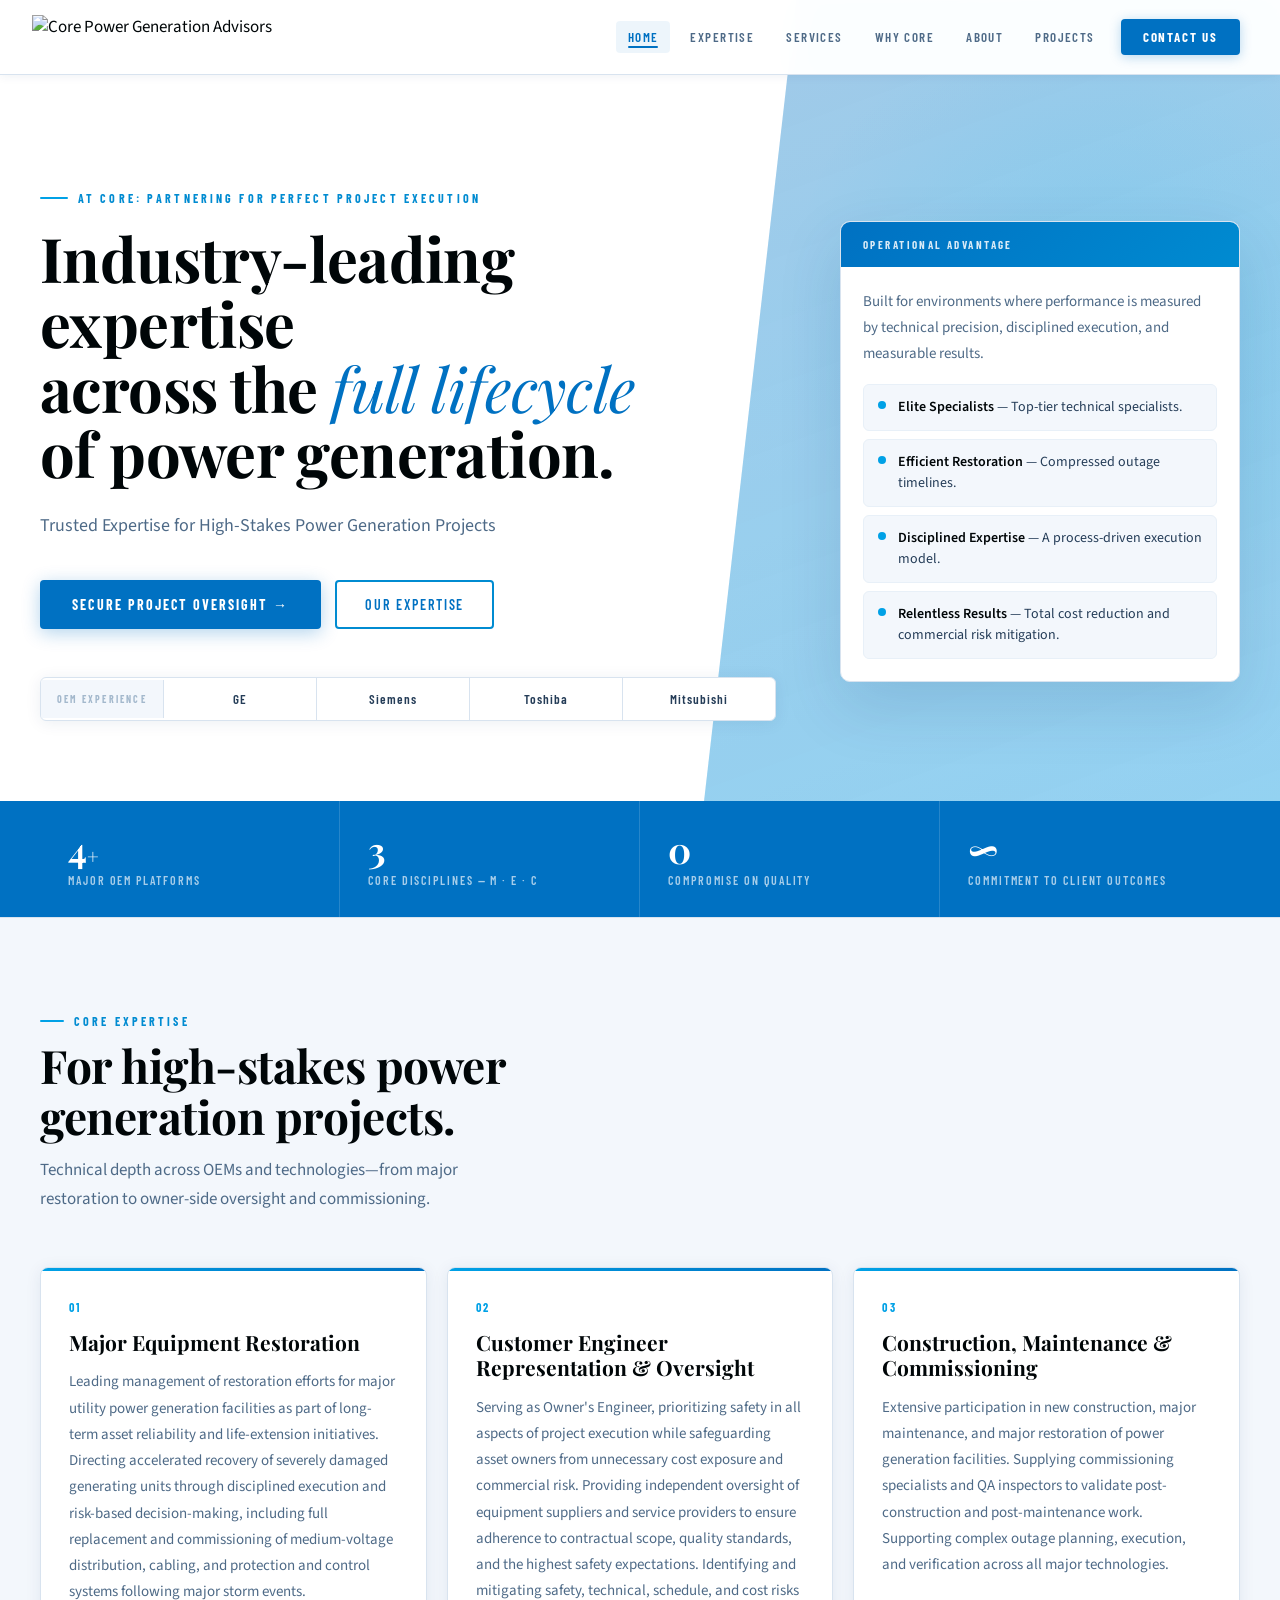
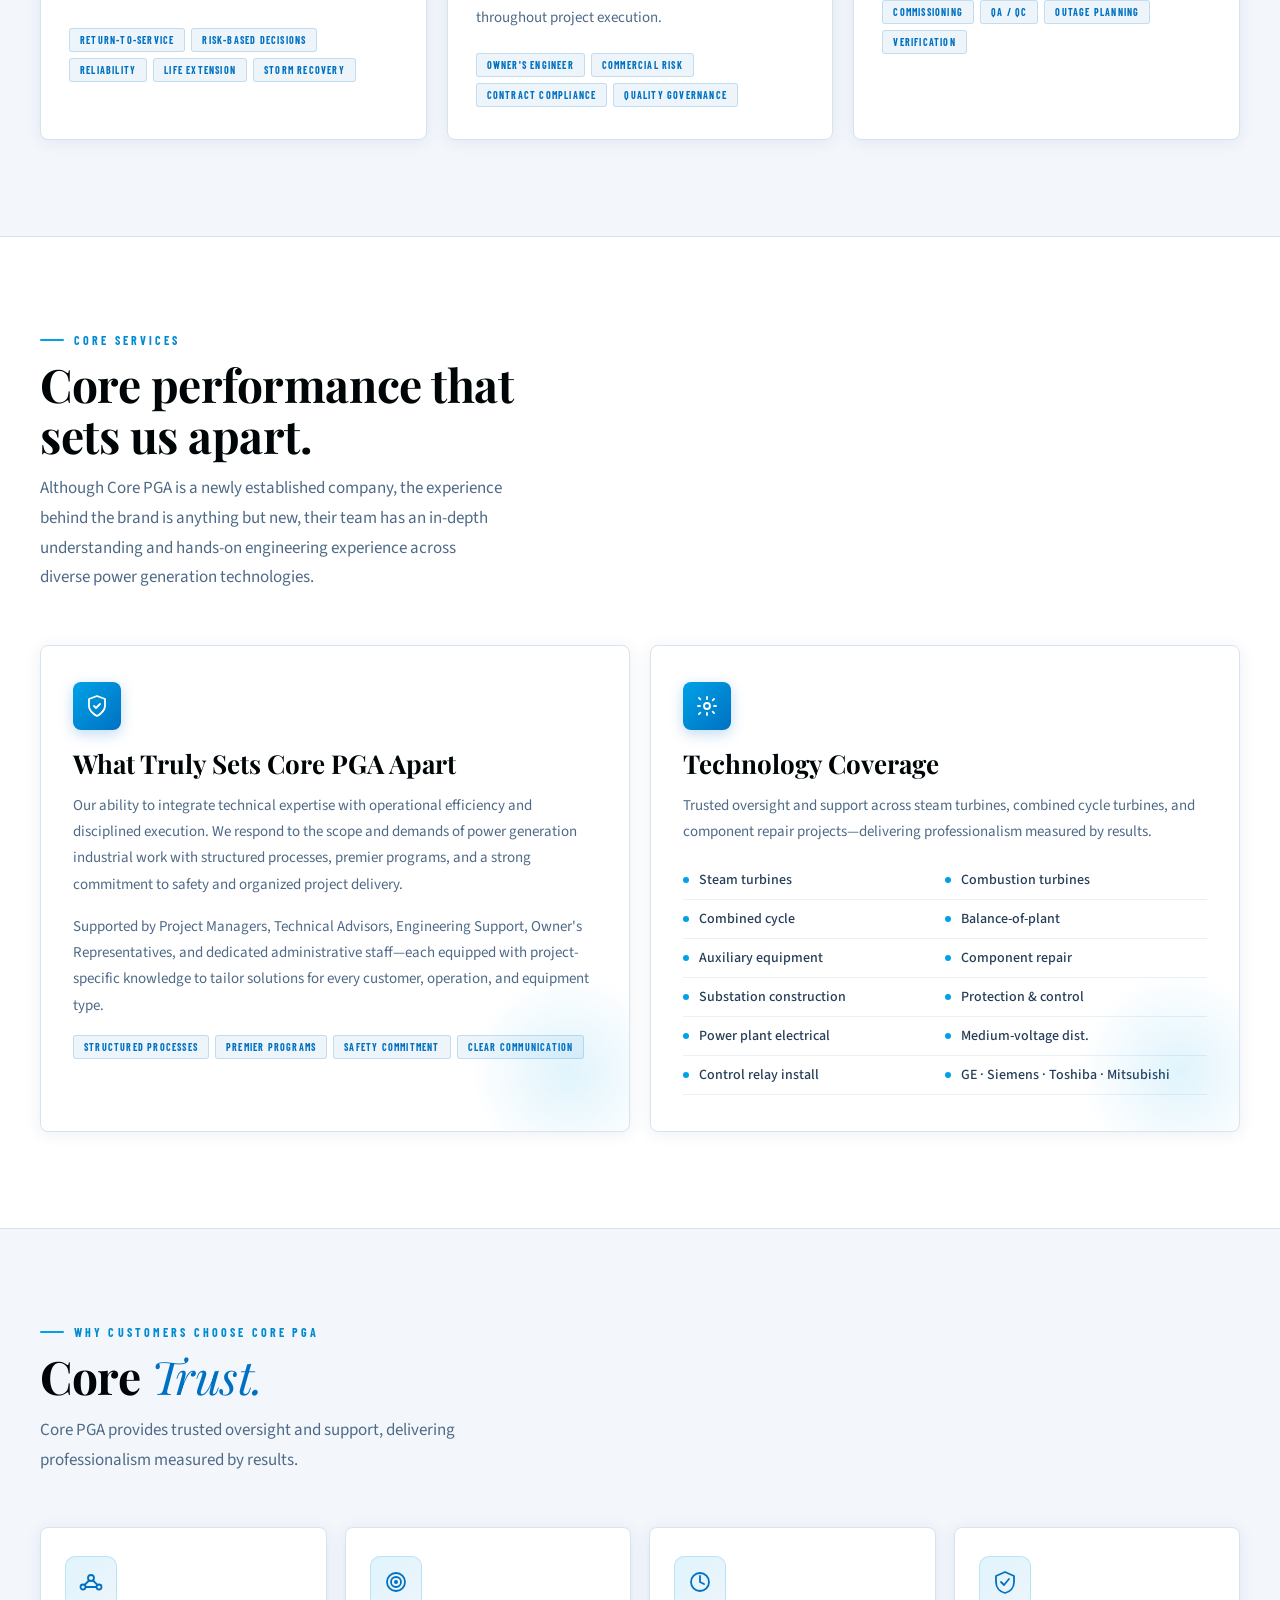
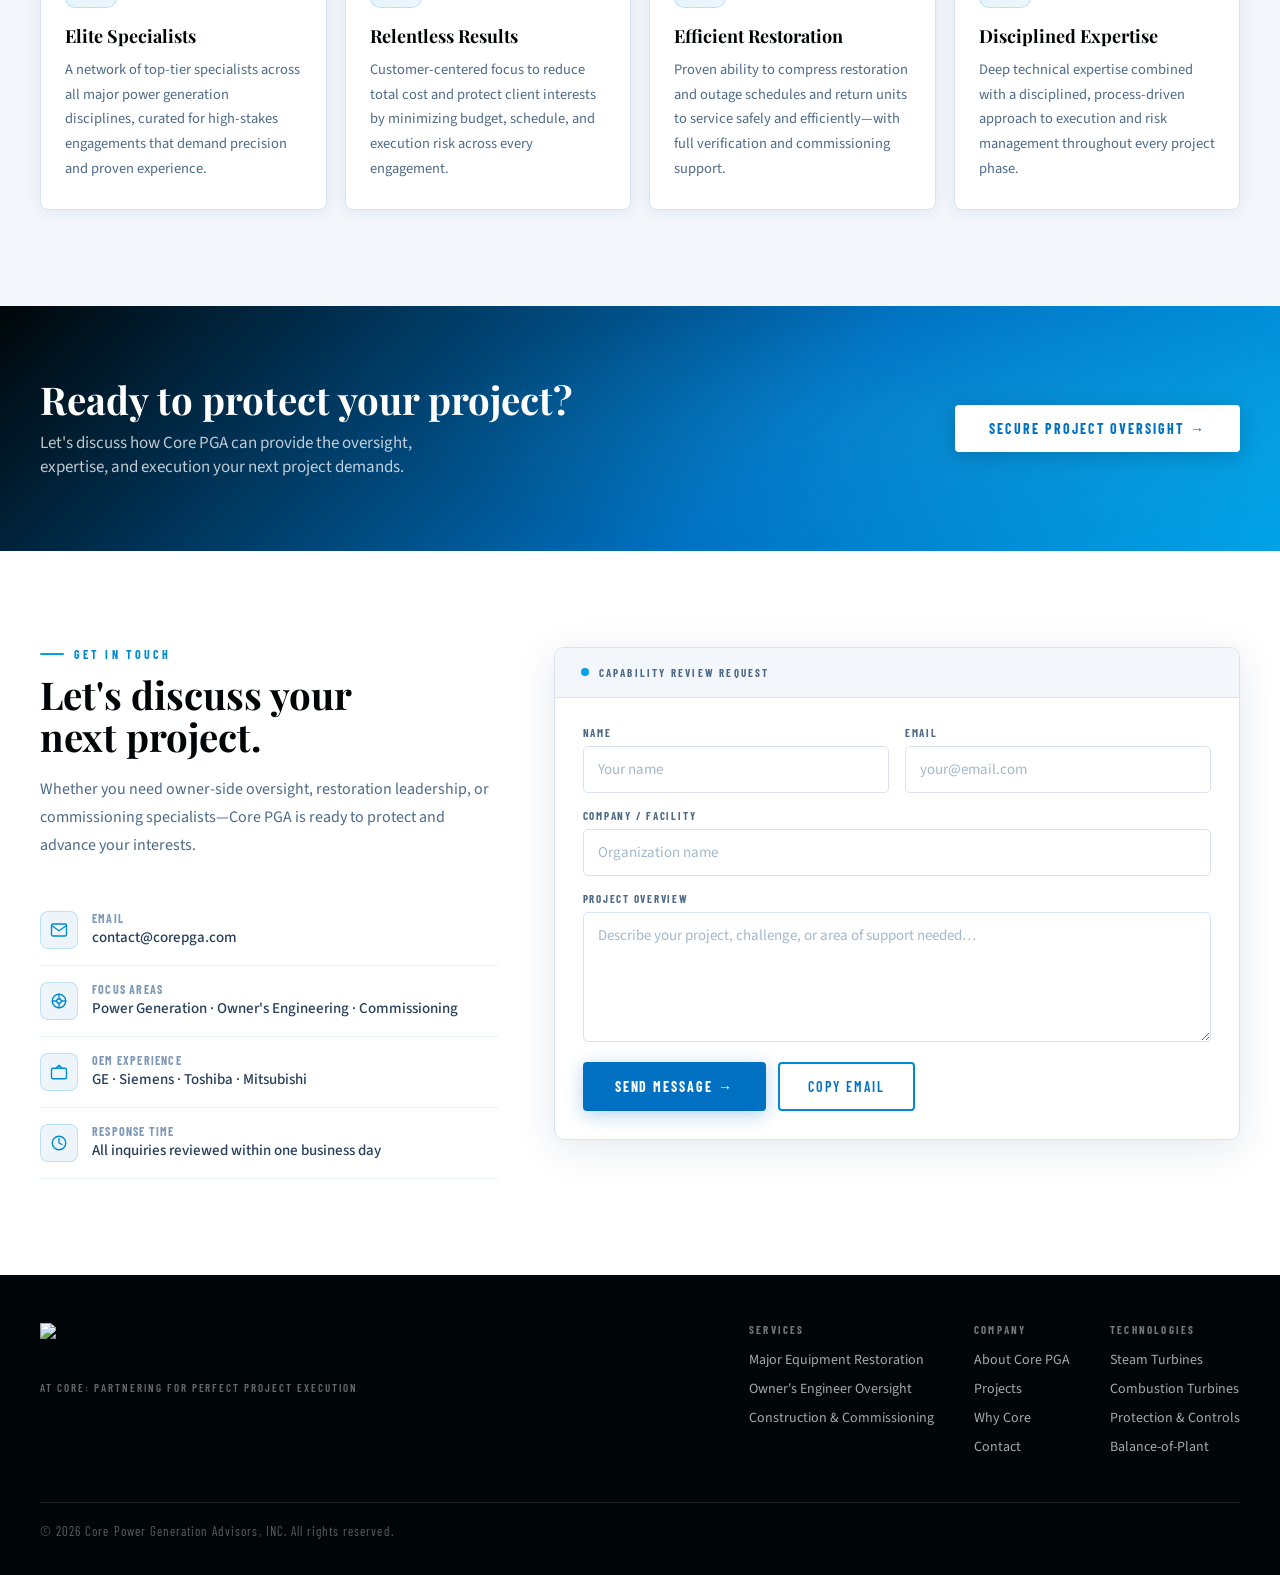
==== index.html @ 7c19a307 "Add files via upload" ====
<!doctype html>
<html lang="en">
<head>
  <meta charset="utf-8" />
  <meta name="viewport" content="width=device-width, initial-scale=1" />
  <meta name="description" content="Core Power Generation Advisors — Industry-leading expertise across the full lifecycle of power generation assets." />
  <title>Core Power Generation Advisors, INC</title>
  <link rel="preconnect" href="https://fonts.googleapis.com">
  <link href="https://fonts.googleapis.com/css2?family=Playfair+Display:ital,wght@0,400;0,500;0,700;1,400&family=Source+Sans+3:wght@300;400;500;600&family=Barlow+Condensed:wght@500;600;700&display=swap" rel="stylesheet">

  <style>
    :root {
      --rich-black: #000608;
      --b1: #33DDFF; --b2: #00BFFF; --b3: #00A1E6;
      --b4: #008BD1; --b5: #0071C2;
      --white:  #ffffff; --bg:  #f3f7fc; --bg2: #eaf1f9; --bg3: #dce8f4;
      --line:  #d8e3ef; --line2: #e8f0f8;
      --ink:   #000608; --ink2: #253d58; --muted: #4e6a87; --muted2: #7d99b5; --cap: #a3b8cc;
      --btint: rgba(0,113,194,.07); --btint2: rgba(0,161,230,.12);
      --serif: 'Playfair Display', Georgia, serif;
      --body:  'Source Sans 3', system-ui, sans-serif;
      --cond:  'Barlow Condensed', sans-serif;
      --ease:  cubic-bezier(.25,.46,.45,.94);
      --maxw:  1200px;
      --sh:  0 2px 16px rgba(0,50,100,.08);
      --sh2: 0 8px 40px rgba(0,50,100,.11);
      --sh3: 0 24px 64px rgba(0,50,100,.13);
    }
    *, *::before, *::after { box-sizing: border-box; margin: 0; padding: 0; }
    html { scroll-behavior: smooth; }
    body { font-family: var(--body); font-size: 17px; color: var(--ink); background: var(--white); overflow-x: hidden; -webkit-font-smoothing: antialiased; }
    a { color: inherit; text-decoration: none; }
    img { display: block; }
    .wrap { width: min(var(--maxw), calc(100% - 40px)); margin: 0 auto; }

    /* HEADER */
    header {
      position: fixed; top: 0; left: 0; right: 0; z-index: 100;
      background: rgba(255,255,255,.97); backdrop-filter: blur(14px) saturate(180%);
      border-bottom: 1px solid var(--line); box-shadow: 0 1px 10px rgba(0,50,100,.07);
    }
    .nav { display: flex; align-items: center; justify-content: space-between; height: 74px; gap: 24px; }

    /* ✅ UPDATED BRAND LOCKUP (ONLY CHANGE YOU ASKED FOR) */
    .brand {
      display: flex;
      align-items: center;
      height: 74px;            /* match header height */
      flex: 0 0 auto;
      padding-right: 14px;     /* slight breathing room vs nav links */
    }
    .brand img {
      height: 44px;            /* cleaner proportion inside 74px header */
      width: auto;
      max-width: 260px;        /* prevents nav crowding */
      object-fit: contain;
      object-position: left center;

      /* If your PNG has transparent padding, keep this.
         If your logo is already tightly cropped, set to 0 or delete. */
      transform: translateX(-8px);
    }

    .navlinks { display: flex; align-items: center; gap: 8px; }
    .nl { font-family: var(--cond); font-size: 13px; font-weight: 600; letter-spacing: .11em; text-transform: uppercase; color: var(--muted); padding: 8px 12px; border-radius: 4px; background: transparent; border: none; cursor: pointer; transition: color .18s, background .18s; }
    .nl:hover, .nl.active { color: var(--b5); background: var(--btint); }
    .navlinks .nl[href^="#"] { position: relative; }
    .navlinks .nl[href^="#"]::after {
      content: "";
      position: absolute;
      left: 12px;
      right: 12px;
      bottom: 5px;
      height: 2px;
      border-radius: 99px;
      background: var(--b5);
      transform: scaleX(0);
      transform-origin: center;
      transition: transform .18s ease;
    }
    .navlinks .nl[href^="#"].is-anchor-current::after { transform: scaleX(1); }
    .nl-cta { font-family: var(--cond); font-size: 13px; font-weight: 700; letter-spacing: .14em; text-transform: uppercase; color: var(--white); background: var(--b5); padding: 10px 22px; border-radius: 4px; border: none; cursor: pointer; margin-left: 6px; box-shadow: 0 2px 12px rgba(0,113,194,.28); transition: all .2s; }
    .nl-cta:hover { background: var(--b4); box-shadow: 0 5px 20px rgba(0,113,194,.38); transform: translateY(-1px); }
    .hamburger { display: none; background: transparent; border: 1px solid var(--line); border-radius: 4px; padding: 9px 14px; color: var(--muted); font-family: var(--cond); font-size: 12px; letter-spacing: .12em; text-transform: uppercase; cursor: pointer; }
    .mobile-nav { display: none; background: var(--white); border-top: 1px solid var(--line); padding: 8px 0 14px; box-shadow: 0 8px 24px rgba(0,50,100,.08); }
    .mobile-nav.open { display: block; }
    .mobile-nav a, .mobile-nav button { display: block; width: 100%; text-align: left; padding: 12px 24px; font-family: var(--cond); font-size: 13px; letter-spacing: .12em; text-transform: uppercase; color: var(--muted); background: transparent; border: none; cursor: pointer; transition: all .15s; }
    .mobile-nav a:hover, .mobile-nav button:hover { color: var(--b5); background: var(--btint); }
    .mobile-nav a[href^="#"].is-anchor-current {
      color: var(--b5);
      background: var(--btint);
      text-decoration: underline;
      text-underline-offset: 5px;
      text-decoration-thickness: 2px;
    }

    /* HERO */
    .hero { padding: 110px 0 0; background: var(--white); position: relative; overflow: hidden; }
    .hero-wash { position: absolute; top: 0; right: 0; bottom: 0; width: 45%; background: linear-gradient(160deg, var(--bg) 0%, #deeef9 50%, #cce4f5 100%); clip-path: polygon(16% 0, 100% 0, 100% 100%, 0% 100%); z-index: 0; }
    .hero-wash::before {
      content: '';
      position: absolute;
      inset: 0;
      background: url("https://2pbqjgxycewduhvh.public.blob.vercel-storage.com/CORE%20PGA%20Images/Blueprint%20blades.png") center center / cover no-repeat;
      opacity: .35;
      filter: contrast(1.3) saturate(1.12) brightness(.95);
      pointer-events: none;
    }
    .hero-wash::after {
      content: '';
      position: absolute;
      inset: 0;
      background:
        linear-gradient(160deg, rgba(0,113,194,.34), rgba(0,161,230,.28)),
        radial-gradient(ellipse 80% 60% at 70% 40%, rgba(51,221,255,.18), transparent 70%);
    }
    .hero-grid { position: relative; z-index: 1; display: grid; grid-template-columns: 1fr 400px; gap: 64px; align-items: center; padding: 72px 0 80px; }
    .eyebrow { display: inline-flex; align-items: center; gap: 10px; font-family: var(--cond); font-size: 12px; font-weight: 700; letter-spacing: .26em; text-transform: uppercase; color: var(--b4); margin-bottom: 20px; opacity: 0; animation: fadeUp .6s .1s var(--ease) forwards; }
    .eyebrow-bar { width: 28px; height: 2px; background: var(--b3); border-radius: 2px; }
    .hero-h1 { font-family: var(--serif); font-size: clamp(40px, 4.8vw, 68px); font-weight: 700; line-height: 1.06; letter-spacing: -.01em; color: var(--ink); margin-bottom: 26px; opacity: 0; animation: fadeUp .75s .22s var(--ease) forwards; }
    .hero-h1 em { font-style: italic; font-weight: 400; color: var(--b5); }
    .hero-lead { font-size: 18px; font-weight: 400; line-height: 1.72; color: var(--muted); max-width: 52ch; margin-bottom: 38px; opacity: 0; animation: fadeUp .75s .34s var(--ease) forwards; }
    .hero-actions { display: flex; gap: 14px; flex-wrap: wrap; opacity: 0; animation: fadeUp .75s .46s var(--ease) forwards; }
    .btn-primary { font-family: var(--cond); font-size: 14px; font-weight: 700; letter-spacing: .14em; text-transform: uppercase; color: var(--white); background: var(--b5); padding: 15px 32px; border-radius: 4px; border: none; cursor: pointer; box-shadow: 0 4px 18px rgba(0,113,194,.30); transition: all .22s; display: inline-flex; align-items: center; gap: 8px; }
    .btn-primary:hover { background: var(--b4); box-shadow: 0 8px 28px rgba(0,113,194,.40); transform: translateY(-2px); }
    .btn-secondary { font-family: var(--cond); font-size: 14px; font-weight: 600; letter-spacing: .14em; text-transform: uppercase; color: var(--b5); background: transparent; padding: 14px 28px; border-radius: 4px; border: 2px solid var(--b4); cursor: pointer; transition: all .22s; display: inline-flex; align-items: center; gap: 8px; }
    .btn-secondary:hover { background: var(--btint); border-color: var(--b5); transform: translateY(-1px); }
    .oem-strip { display: flex; align-items: center; margin-top: 48px; gap: 0; border: 1px solid var(--line); border-radius: 6px; overflow: hidden; background: var(--white); box-shadow: var(--sh); opacity: 0; animation: fadeUp .75s .58s var(--ease) forwards; }
    .oem-label { font-family: var(--cond); font-size: 10px; font-weight: 700; letter-spacing: .22em; text-transform: uppercase; color: var(--cap); padding: 13px 16px; background: var(--bg); border-right: 1px solid var(--line); white-space: nowrap; }
    .oem-items { display: flex; flex: 1; }
    .oem-item { font-family: var(--cond); font-size: 13px; font-weight: 600; letter-spacing: .08em; color: var(--ink2); padding: 13px 0; flex: 1; text-align: center; border-right: 1px solid var(--line); transition: color .18s, background .18s; }
    .oem-item:last-child { border-right: none; }
    .oem-item:hover { color: var(--b5); background: var(--btint); }

    /* Hero card */
    .hero-card { background: var(--white); border: 1px solid var(--line); border-radius: 10px; box-shadow: var(--sh3); overflow: hidden; opacity: 0; animation: fadeIn .8s .4s var(--ease) forwards; }
    .hc-head { padding: 16px 22px; background: linear-gradient(135deg, var(--b5), var(--b4)); display: flex; align-items: center; justify-content: space-between; }
    .hc-head-label { font-family: var(--cond); font-size: 11px; font-weight: 700; letter-spacing: .22em; text-transform: uppercase; color: rgba(255,255,255,.85); }
    .live-pill { display: flex; align-items: center; gap: 7px; font-family: var(--cond); font-size: 10px; font-weight: 700; letter-spacing: .14em; text-transform: uppercase; color: #a8f5c8; background: rgba(0,0,0,.18); padding: 5px 10px; border-radius: 20px; }
    .live-pill::before { content: ''; width: 6px; height: 6px; border-radius: 50%; background: #4ade80; box-shadow: 0 0 8px #4ade80; animation: blink 2s ease-in-out infinite; }
    @keyframes blink { 0%,100%{opacity:1} 50%{opacity:.3} }
    .hc-body { padding: 22px; }
    .hc-body p { font-size: 15px; line-height: 1.72; color: var(--muted); margin-bottom: 18px; }
    .cap-list { display: grid; gap: 8px; }
    .cap-item { display: flex; align-items: flex-start; gap: 12px; padding: 12px 14px; border: 1px solid var(--line2); border-radius: 6px; background: var(--bg); transition: border-color .2s, box-shadow .2s; }
    .cap-item:hover { border-color: rgba(0,139,209,.30); box-shadow: 0 2px 12px rgba(0,113,194,.08); }
    .cap-dot { width: 8px; height: 8px; border-radius: 50%; background: var(--b3); flex-shrink: 0; margin-top: 4px; }
    .cap-item-text { font-size: 14px; line-height: 1.5; color: var(--ink2); }
    .cap-item-text strong { color: var(--ink); font-weight: 600; }

    /* SECTIONS */
    section { padding: 96px 0; }
    .section-bg { background: var(--bg); }
    hr.divider { border: none; height: 1px; background: var(--line); }
    .sec-eye { font-family: var(--cond); font-size: 12px; font-weight: 700; letter-spacing: .26em; text-transform: uppercase; color: var(--b4); display: flex; align-items: center; gap: 10px; margin-bottom: 12px; }
    .sec-eye::before { content: ''; width: 24px; height: 2px; background: var(--b3); border-radius: 2px; }
    .sec-h2 { font-family: var(--serif); font-size: clamp(32px, 3.6vw, 50px); font-weight: 700; line-height: 1.1; letter-spacing: -.01em; color: var(--ink); margin-bottom: 14px; }
    .sec-h2 em { font-style: italic; font-weight: 400; color: var(--b5); }
    .sec-lead { font-size: 17px; line-height: 1.75; color: var(--muted); max-width: 58ch; }
    .sec-head { margin-bottom: 52px; }
    .sec-head-row { display: flex; justify-content: space-between; align-items: flex-end; gap: 24px; }
    .btn-ghost { font-family: var(--cond); font-size: 12px; font-weight: 700; letter-spacing: .14em; text-transform: uppercase; color: var(--b5); background: transparent; padding: 10px 20px; border-radius: 4px; border: 1px solid var(--b4); cursor: pointer; transition: all .2s; white-space: nowrap; }
    .btn-ghost:hover { background: var(--btint); border-color: var(--b5); }

    /* Reveal */
    .r  { opacity:0; transform:translateY(18px); transition: opacity .65s var(--ease), transform .65s var(--ease); }
    .r2 { opacity:0; transform:translateY(18px); transition: opacity .65s .12s var(--ease), transform .65s .12s var(--ease); }
    .r3 { opacity:0; transform:translateY(18px); transition: opacity .65s .24s var(--ease), transform .65s .24s var(--ease); }
    .r4 { opacity:0; transform:translateY(18px); transition: opacity .65s .36s var(--ease), transform .65s .36s var(--ease); }
    .r.vis,.r2.vis,.r3.vis,.r4.vis { opacity:1; transform:none; }

    /* STATS BAR */
    .stats-bar { background: var(--b5); }
    .stats-inner { display: grid; grid-template-columns: repeat(4, 1fr); }
    .stat-block { padding: 30px 28px; border-right: 1px solid rgba(255,255,255,.15); transition: background .18s; }
    .stat-block:last-child { border-right: none; }
    .stat-block:hover { background: rgba(255,255,255,.07); }
    .stat-num { font-family: var(--serif); font-size: 36px; font-weight: 700; color: var(--white); line-height: 1; }
    .stat-num span { font-size: 20px; font-weight: 400; }
    .stat-desc { font-family: var(--cond); font-size: 12px; font-weight: 600; letter-spacing: .16em; text-transform: uppercase; color: rgba(255,255,255,.65); margin-top: 6px; }

    /* EXPERTISE */
    .exp-grid { display: grid; grid-template-columns: repeat(3, 1fr); gap: 20px; }
    .exp-card { background: var(--white); border: 1px solid var(--line); border-radius: 8px; padding: 32px 28px; box-shadow: var(--sh); position: relative; overflow: hidden; transition: transform .22s var(--ease), box-shadow .22s; }
    .exp-card::before { content: ''; position: absolute; top: 0; left: 0; right: 0; height: 3px; background: linear-gradient(90deg, var(--b3), var(--b5)); }
    .exp-card:hover { transform: translateY(-5px); box-shadow: var(--sh3); }
    .exp-num { font-family: var(--cond); font-size: 12px; font-weight: 700; letter-spacing: .20em; color: var(--b3); margin-bottom: 16px; }
    .exp-card h4 { font-family: var(--serif); font-size: 21px; font-weight: 700; line-height: 1.2; color: var(--ink); margin-bottom: 14px; }
    .exp-card p { font-size: 15px; line-height: 1.75; color: var(--muted); margin-bottom: 22px; }
    .tags { display: flex; flex-wrap: wrap; gap: 6px; }
    .tag { font-family: var(--cond); font-size: 10px; font-weight: 700; letter-spacing: .12em; text-transform: uppercase; color: var(--b5); padding: 5px 10px; border-radius: 3px; background: var(--btint); border: 1px solid rgba(0,113,194,.18); }

    /* SERVICES */
    .services-layout { display: grid; grid-template-columns: 1fr 1fr; gap: 20px; }
    .svc-card { background: var(--white); border: 1px solid var(--line); border-radius: 8px; padding: 36px 32px; box-shadow: var(--sh); overflow: hidden; position: relative; transition: box-shadow .22s, transform .22s var(--ease); }
    .svc-card:hover { transform: translateY(-4px); box-shadow: var(--sh2); }
    .svc-card::after { content: ''; position: absolute; bottom: -40px; right: -40px; width: 200px; height: 200px; border-radius: 50%; background: radial-gradient(circle, var(--btint2), transparent 70%); pointer-events: none; }
    .svc-icon { width: 48px; height: 48px; border-radius: 8px; background: linear-gradient(135deg, var(--b3), var(--b5)); display: flex; align-items: center; justify-content: center; margin-bottom: 20px; box-shadow: 0 4px 14px rgba(0,113,194,.25); }
    .svc-icon svg { width: 24px; height: 24px; }
    .svc-card h4 { font-family: var(--serif); font-size: 26px; font-weight: 700; line-height: 1.1; color: var(--ink); margin-bottom: 14px; }
    .svc-card > p { font-size: 15px; line-height: 1.75; color: var(--muted); margin-bottom: 16px; }
    .tech-grid { display: grid; grid-template-columns: 1fr 1fr; gap: 0; margin-top: 8px; }
    .tech-item { display: flex; align-items: center; gap: 10px; font-size: 14px; font-weight: 500; color: var(--ink2); padding: 9px 0; border-bottom: 1px solid var(--line2); }
    .tech-item::before { content: ''; width: 6px; height: 6px; border-radius: 50%; background: var(--b3); flex-shrink: 0; }

    /* TRUST */
    .trust-grid { display: grid; grid-template-columns: repeat(4, 1fr); gap: 18px; }
    .trust-card { background: var(--white); border: 1px solid var(--line); border-radius: 8px; padding: 28px 24px; box-shadow: var(--sh); transition: transform .22s var(--ease), box-shadow .22s; }
    .trust-card:hover { transform: translateY(-5px); box-shadow: var(--sh2); }
    .trust-icon-wrap { width: 52px; height: 52px; border-radius: 10px; background: linear-gradient(135deg, var(--btint2) 0%, var(--btint) 100%); border: 1px solid rgba(0,161,230,.20); display: flex; align-items: center; justify-content: center; margin-bottom: 18px; }
    .trust-icon-wrap svg { width: 24px; height: 24px; }
    .trust-card h5 { font-family: var(--serif); font-size: 18px; font-weight: 700; color: var(--ink); margin-bottom: 10px; line-height: 1.2; }
    .trust-card p { font-size: 14.5px; line-height: 1.7; color: var(--muted); }

    /* CTA BAND */
    .cta-band { background: linear-gradient(135deg, var(--rich-black) 0%, var(--b5) 60%, var(--b3) 100%); padding: 72px 0; position: relative; overflow: hidden; }
    .cta-band::before { content: ''; position: absolute; inset: 0; background: radial-gradient(ellipse 80% 100% at 80% 50%, rgba(51,221,255,.15), transparent 60%); }
    .cta-inner { position: relative; z-index: 1; display: flex; align-items: center; justify-content: space-between; gap: 40px; flex-wrap: wrap; }
    .cta-text h2 { font-family: var(--serif); font-size: clamp(28px, 3vw, 42px); font-weight: 700; color: var(--white); line-height: 1.1; margin-bottom: 10px; }
    .cta-text p { font-size: 17px; color: rgba(255,255,255,.75); max-width: 48ch; }
    .btn-white { font-family: var(--cond); font-size: 14px; font-weight: 700; letter-spacing: .14em; text-transform: uppercase; color: var(--b5); background: var(--white); padding: 15px 34px; border-radius: 4px; border: none; cursor: pointer; box-shadow: 0 4px 20px rgba(0,0,0,.18); transition: all .2s; white-space: nowrap; display: inline-flex; align-items: center; gap: 8px; }
    .btn-white:hover { transform: translateY(-2px); box-shadow: 0 8px 30px rgba(0,0,0,.24); }

    /* CONTACT */
    .contact-layout { display: grid; grid-template-columns: 1fr 1.5fr; gap: 56px; align-items: start; }
    .contact-left h3 { font-family: var(--serif); font-size: clamp(28px, 3vw, 44px); font-weight: 700; line-height: 1.1; color: var(--ink); margin-bottom: 18px; }
    .contact-left > p { font-size: 16px; line-height: 1.75; color: var(--muted); margin-bottom: 36px; }
    .cd-item { display: flex; align-items: flex-start; gap: 14px; padding: 16px 0; border-bottom: 1px solid var(--line2); }
    .cd-icon { width: 38px; height: 38px; flex-shrink: 0; border-radius: 8px; background: var(--btint); border: 1px solid rgba(0,139,209,.20); display: flex; align-items: center; justify-content: center; }
    .cd-icon svg { width: 18px; height: 18px; }
    .cd-label { font-size: 12px; font-weight: 700; color: var(--muted2); margin-bottom: 2px; font-family: var(--cond); letter-spacing: .1em; text-transform: uppercase; }
    .cd-val { font-size: 15px; font-weight: 500; color: var(--ink2); }
    .contact-form { background: var(--white); border: 1px solid var(--line); border-radius: 10px; overflow: hidden; box-shadow: var(--sh2); }
    .form-head { padding: 18px 26px; background: var(--bg); border-bottom: 1px solid var(--line); display: flex; align-items: center; gap: 10px; }
    .form-head-dot { width: 8px; height: 8px; border-radius: 50%; background: var(--b3); }
    .form-head-label { font-family: var(--cond); font-size: 11px; font-weight: 700; letter-spacing: .20em; text-transform: uppercase; color: var(--muted); }
    .form-body { padding: 28px; }
    form { display: grid; gap: 16px; }
    .row2 { display: grid; grid-template-columns: 1fr 1fr; gap: 16px; }
    .field { display: flex; flex-direction: column; }
    label { font-family: var(--cond); font-size: 11px; font-weight: 700; letter-spacing: .16em; text-transform: uppercase; color: var(--muted); margin-bottom: 7px; }
    input, textarea { width: 100%; padding: 12px 14px; background: var(--white); border: 1px solid var(--line); border-radius: 5px; color: var(--ink); font-family: var(--body); font-size: 15px; outline: none; transition: border-color .2s, box-shadow .2s; }
    input::placeholder, textarea::placeholder { color: var(--cap); }
    input:focus, textarea:focus { border-color: var(--b3); box-shadow: 0 0 0 3px rgba(0,161,230,.12); }
    textarea { min-height: 130px; resize: vertical; }
    .form-actions { display: flex; gap: 12px; flex-wrap: wrap; padding-top: 4px; }
    .honeypot { position: absolute; left: -9999px; width: 1px; height: 1px; overflow: hidden; opacity: 0; pointer-events: none; }

    /* FOOTER */
    footer { background: var(--ink); padding: 48px 0 36px; }
    .foot { display: flex; align-items: flex-start; justify-content: space-between; gap: 32px; flex-wrap: wrap; }
    .foot-logo img { height: 44px; width: auto; margin-bottom: 14px; }
    .foot-tagline { font-family: var(--cond); font-size: 11px; font-weight: 600; letter-spacing: .18em; text-transform: uppercase; color: rgba(255,255,255,.40); }
    .foot-links { display: flex; gap: 40px; flex-wrap: wrap; }
    .foot-col h6 { font-family: var(--cond); font-size: 11px; font-weight: 700; letter-spacing: .2em; text-transform: uppercase; color: rgba(255,255,255,.45); margin-bottom: 14px; }
    .foot-col a, .foot-col button { display: block; font-size: 14px; color: rgba(255,255,255,.65); margin-bottom: 9px; background: transparent; border: none; cursor: pointer; text-align: left; padding: 0; font-family: var(--body); transition: color .15s; }
    .foot-col a:hover, .foot-col button:hover { color: var(--b1); }
    .foot-bottom { margin-top: 36px; padding-top: 20px; border-top: 1px solid rgba(255,255,255,.10); font-size: 13px; color: rgba(255,255,255,.35); font-family: var(--cond); letter-spacing: .08em; }

    /* MODAL */
    .modal-bg { position: fixed; inset: 0; z-index: 500; background: rgba(0,6,8,.55); backdrop-filter: blur(8px); display: none; place-items: center; padding: 20px; }
    .modal-bg.open { display: grid; }
    .modal-box { width: min(500px, 100%); background: var(--white); border: 1px solid var(--line); border-radius: 10px; overflow: hidden; box-shadow: var(--sh3); animation: scaleUp .2s var(--ease); }
    @keyframes scaleUp { from{transform:scale(.94);opacity:0} to{transform:scale(1);opacity:1} }
    .modal-head { padding: 16px 22px; background: linear-gradient(135deg, var(--b5), var(--b4)); display: flex; align-items: center; justify-content: space-between; }
    .modal-head h6 { font-family: var(--cond); font-size: 12px; font-weight: 700; letter-spacing: .18em; text-transform: uppercase; color: var(--white); }
    .modal-x { width: 30px; height: 30px; display: grid; place-items: center; border: 1px solid rgba(255,255,255,.25); border-radius: 4px; background: transparent; color: rgba(255,255,255,.8); font-size: 14px; cursor: pointer; transition: all .15s; }
    .modal-x:hover { background: rgba(255,255,255,.15); color: var(--white); }
    .modal-body { padding: 24px 22px; font-size: 16px; line-height: 1.7; color: var(--ink2); }
    .modal-foot { padding: 0 22px 22px; }

    @keyframes fadeUp { from{opacity:0;transform:translateY(14px)} to{opacity:1;transform:none} }
    @keyframes fadeIn { from{opacity:0} to{opacity:1} }

    @media(max-width:1000px) {
      .hero-grid { grid-template-columns: 1fr; gap: 40px; padding: 64px 0; }
      .hero-wash { width: 100%; clip-path: none; top: auto; height: 300px; bottom: 0; opacity: .35; }
      .hero-wash::before { inset: 0; opacity: .35; background-position: center; }
      .exp-grid { grid-template-columns: 1fr; }
      .services-layout { grid-template-columns: 1fr; }
      .trust-grid { grid-template-columns: 1fr 1fr; }
      .contact-layout { grid-template-columns: 1fr; }
      .stats-inner { grid-template-columns: 1fr 1fr; }
      .stat-block:nth-child(2) { border-right: none; }
      .navlinks { display: none; }
      .hamburger { display: block; }
      .cta-inner { flex-direction: column; text-align: center; }
    }
    @media(max-width:600px) {
      section { padding: 64px 0; }
      .hero-wash::before { inset: 0; opacity: .35; }
      .trust-grid { grid-template-columns: 1fr; }
      .row2 { grid-template-columns: 1fr; }
      .sec-head-row { flex-direction: column; align-items: flex-start; }
      .tech-grid { grid-template-columns: 1fr; }
      .oem-items { display: none; }
      .foot-links { flex-direction: column; gap: 24px; }

      /* ✅ Mobile logo sizing (still only logo behavior) */
      .brand img { height: 40px; max-width: 210px; transform: translateX(-6px); }
    }
  </style>
</head>
<body>

<header id="hdr">
  <div class="wrap">
    <div class="nav">
      <a class="brand" href="#home" aria-label="Core Power Generation Advisors">
        <img src="https://2pbqjgxycewduhvh.public.blob.vercel-storage.com/CORE%20Whole%20Logo%20Transparent%20Black%20Text%20edit.png" alt="Core Power Generation Advisors" height="52" />
      </a>
      <nav class="navlinks" aria-label="Primary">
        <a class="nl active" href="#home">Home</a>
        <a class="nl" href="#expertise">Expertise</a>
        <a class="nl" href="#services">Services</a>
        <a class="nl" href="#trust">Why Core</a>
        <a class="nl" href="about.html">About</a>
        <a class="nl" href="projects.html">Projects</a>
        <a class="nl-cta" href="contact.html">Contact Us</a>
      </nav>
      <button class="hamburger" id="hamburger" aria-label="Open menu">Menu</button>
    </div>
  </div>
  <div class="mobile-nav" id="mnav">
    <a href="#home" onclick="closeMNav()">Home</a>
    <a href="#expertise" onclick="closeMNav()">Expertise</a>
    <a href="#services" onclick="closeMNav()">Services</a>
    <a href="#trust" onclick="closeMNav()">Why Core</a>
    <a href="about.html" onclick="closeMNav()">About</a>
    <a href="projects.html" onclick="closeMNav()">Projects</a>
    <a href="contact.html" onclick="closeMNav()">Contact Us</a>
  </div>
</header>

<!-- HERO -->
<section class="hero" id="home">
  <div class="hero-wash" aria-hidden="true"></div>
  <div class="wrap">
    <div class="hero-grid">
      <div>
        <div class="eyebrow"><span class="eyebrow-bar"></span>At Core: Partnering for Perfect Project Execution</div>
        <h1 class="hero-h1">Industry-leading expertise<br>across the <em>full lifecycle</em><br>of power generation.</h1>
        <p class="hero-lead">Trusted Expertise for High-Stakes Power Generation Projects</p>
        <div class="hero-actions">
          <a class="btn-primary" href="contact.html">Secure Project Oversight →</a>
          <a class="btn-secondary" href="#expertise">Our Expertise</a>
        </div>
        <div class="oem-strip">
          <div class="oem-label">OEM Experience</div>
          <div class="oem-items">
            <div class="oem-item">GE</div>
            <div class="oem-item">Siemens</div>
            <div class="oem-item">Toshiba</div>
            <div class="oem-item">Mitsubishi</div>
          </div>
        </div>
      </div>
      <aside class="hero-card" aria-label="Capability summary">
        <div class="hc-head">
          <span class="hc-head-label">Operational Advantage</span>
        </div>
<div class="hc-body">
  <p>Built for environments where performance is measured by technical precision, disciplined execution, and measurable results.</p>
  <div class="cap-list">
    
    <div class="cap-item">
      <div class="cap-dot"></div>
      <div class="cap-item-text">
        <strong>Elite Specialists</strong> — Top-tier technical specialists.
      </div>
    </div>

    <div class="cap-item">
      <div class="cap-dot"></div>
      <div class="cap-item-text">
        <strong>Efficient Restoration</strong> — Compressed outage timelines.
      </div>
    </div>

    <div class="cap-item">
      <div class="cap-dot"></div>
      <div class="cap-item-text">
        <strong>Disciplined Expertise</strong> — A process-driven execution model.
      </div>
    </div>

    <div class="cap-item">
      <div class="cap-dot"></div>
      <div class="cap-item-text">
        <strong>Relentless Results</strong> — Total cost reduction and commercial risk mitigation.
      </div>
    </div>

  </div>
</div>
        </div>
      </aside>
    </div>
  </div>
</section>

<!-- STATS -->
<div class="stats-bar">
  <div class="wrap">
    <div class="stats-inner">
      <div class="stat-block r"><div class="stat-num">4<span>+</span></div><div class="stat-desc">Major OEM Platforms</div></div>
      <div class="stat-block r2"><div class="stat-num">3</div><div class="stat-desc">Core Disciplines — M · E · C</div></div>
      <div class="stat-block r3"><div class="stat-num">0</div><div class="stat-desc">Compromise on Quality</div></div>
      <div class="stat-block r4"><div class="stat-num">∞</div><div class="stat-desc">Commitment to Client Outcomes</div></div>
    </div>
  </div>
</div>

<hr class="divider">

<!-- EXPERTISE -->
<section id="expertise" class="section-bg">
  <div class="wrap">
    <div class="sec-head sec-head-row">
      <div>
        <div class="sec-eye r">Core Expertise</div>
        <h2 class="sec-h2 r2">For high-stakes power<br>generation projects.</h2>
        <p class="sec-lead r3">Technical depth across OEMs and technologies—from major restoration to owner-side oversight and commissioning.</p>
      </div>
    </div>
    <div class="exp-grid">
      <article class="exp-card r">
        <div class="exp-num">01</div>
        <h4>Major Equipment Restoration</h4>
        <p>Leading management of restoration efforts for major utility power generation facilities as part of long-term asset reliability and life-extension initiatives. Directing accelerated recovery of severely damaged generating units through disciplined execution and risk-based decision-making, including full replacement and commissioning of medium-voltage distribution, cabling, and protection and control systems following major storm events.</p>
        <div class="tags"><span class="tag">Return-to-Service</span><span class="tag">Risk-Based Decisions</span><span class="tag">Reliability</span><span class="tag">Life Extension</span><span class="tag">Storm Recovery</span></div>
      </article>
      <article class="exp-card r2">
        <div class="exp-num">02</div>
        <h4>Customer Engineer Representation &amp; Oversight</h4>
        <p>Serving as Owner's Engineer, prioritizing safety in all aspects of project execution while safeguarding asset owners from unnecessary cost exposure and commercial risk. Providing independent oversight of equipment suppliers and service providers to ensure adherence to contractual scope, quality standards, and the highest safety expectations. Identifying and mitigating safety, technical, schedule, and cost risks throughout project execution.</p>
        <div class="tags"><span class="tag">Owner's Engineer</span><span class="tag">Commercial Risk</span><span class="tag">Contract Compliance</span><span class="tag">Quality Governance</span></div>
      </article>
      <article class="exp-card r3">
        <div class="exp-num">03</div>
        <h4>Construction, Maintenance &amp; Commissioning</h4>
        <p>Extensive participation in new construction, major maintenance, and major restoration of power generation facilities. Supplying commissioning specialists and QA inspectors to validate post-construction and post-maintenance work. Supporting complex outage planning, execution, and verification across all major technologies.</p>
        <div class="tags"><span class="tag">Commissioning</span><span class="tag">QA / QC</span><span class="tag">Outage Planning</span><span class="tag">Verification</span></div>
      </article>
    </div>
  </div>
</section>

<hr class="divider">

<!-- SERVICES -->
<section id="services">
  <div class="wrap">
    <div class="sec-head">
      <div class="sec-eye r">Core Services</div>
      <h2 class="sec-h2 r2">Core performance that<br>sets us apart.</h2>
      <p class="sec-lead r3">Although Core PGA is a newly established company, the experience behind the brand is anything but new, their team has an in-depth understanding and hands-on engineering experience across diverse power generation technologies.</p>
    </div>
    <div class="services-layout">
      <div class="svc-card r">
        <div class="svc-icon">
          <svg viewBox="0 0 24 24" fill="none" stroke="white" stroke-width="1.8" stroke-linecap="round" stroke-linejoin="round"><path d="M12 22s8-4 8-10V5l-8-3-8 3v7c0 6 8 10 8 10z"/><polyline points="9 12 11 14 15 10"/></svg>
        </div>
        <h4>What Truly Sets Core PGA Apart</h4>
        <p>Our ability to integrate technical expertise with operational efficiency and disciplined execution. We respond to the scope and demands of power generation industrial work with structured processes, premier programs, and a strong commitment to safety and organized project delivery.</p>
        <p>Supported by Project Managers, Technical Advisors, Engineering Support, Owner's Representatives, and dedicated administrative staff—each equipped with project-specific knowledge to tailor solutions for every customer, operation, and equipment type.</p>
        <div class="tags"><span class="tag">Structured Processes</span><span class="tag">Premier Programs</span><span class="tag">Safety Commitment</span><span class="tag">Clear Communication</span></div>
      </div>
      <div class="svc-card r2">
        <div class="svc-icon">
          <svg viewBox="0 0 24 24" fill="none" stroke="white" stroke-width="1.8" stroke-linecap="round" stroke-linejoin="round"><circle cx="12" cy="12" r="3"/><path d="M19.07 4.93l-1.41 1.41M5.34 18.66l-1.41 1.41M21 12h-2M5 12H3M19.07 19.07l-1.41-1.41M5.34 5.34l-1.41-1.41M12 21v-2M12 5V3"/></svg>
        </div>
        <h4>Technology Coverage</h4>
        <p>Trusted oversight and support across steam turbines, combined cycle turbines, and component repair projects—delivering professionalism measured by results.</p>
        <div class="tech-grid">
          <div class="tech-item">Steam turbines</div><div class="tech-item">Combustion turbines</div>
          <div class="tech-item">Combined cycle</div><div class="tech-item">Balance-of-plant</div>
          <div class="tech-item">Auxiliary equipment</div><div class="tech-item">Component repair</div>
          <div class="tech-item">Substation construction</div><div class="tech-item">Protection &amp; control</div>
          <div class="tech-item">Power plant electrical</div><div class="tech-item">Medium-voltage dist.</div>
          <div class="tech-item">Control relay install</div><div class="tech-item">GE · Siemens · Toshiba · Mitsubishi</div>
        </div>
      </div>
    </div>
  </div>
</section>

<hr class="divider">

<!-- TRUST -->
<section id="trust" class="section-bg">
  <div class="wrap">
    <div class="sec-head sec-head-row">
      <div>
        <div class="sec-eye r">Why Customers Choose Core PGA</div>
        <h2 class="sec-h2 r2">Core <em>Trust.</em></h2>
        <p class="sec-lead r3">Core PGA provides trusted oversight and support, delivering professionalism measured by results.</p>
      </div>
    </div>
    <div class="trust-grid">
      <div class="trust-card r">
        <div class="trust-icon-wrap"><svg viewBox="0 0 24 24" fill="none" stroke="#0071c2" stroke-width="1.8" stroke-linecap="round" stroke-linejoin="round"><circle cx="12" cy="8" r="3"/><circle cx="4" cy="17" r="2.5"/><circle cx="20" cy="17" r="2.5"/><line x1="10" y1="10.5" x2="5.5" y2="15"/><line x1="14" y1="10.5" x2="18.5" y2="15"/><line x1="7" y1="17" x2="17" y2="17"/></svg></div>
        <h5>Elite Specialists</h5>
        <p>A network of top-tier specialists across all major power generation disciplines, curated for high-stakes engagements that demand precision and proven experience.</p>
      </div>
      <div class="trust-card r2">
        <div class="trust-icon-wrap"><svg viewBox="0 0 24 24" fill="none" stroke="#0071c2" stroke-width="1.8" stroke-linecap="round" stroke-linejoin="round"><circle cx="12" cy="12" r="9"/><circle cx="12" cy="12" r="5"/><circle cx="12" cy="12" r="2" fill="#0071c2" stroke="none"/></svg></div>
        <h5>Relentless Results</h5>
        <p>Customer-centered focus to reduce total cost and protect client interests by minimizing budget, schedule, and execution risk across every engagement.</p>
      </div>
      <div class="trust-card r3">
        <div class="trust-icon-wrap"><svg viewBox="0 0 24 24" fill="none" stroke="#0071c2" stroke-width="1.8" stroke-linecap="round" stroke-linejoin="round"><circle cx="12" cy="12" r="9"/><polyline points="12,6 12,12 16,14"/></svg></div>
        <h5>Efficient Restoration</h5>
        <p>Proven ability to compress restoration and outage schedules and return units to service safely and efficiently—with full verification and commissioning support.</p>
      </div>
      <div class="trust-card r4">
        <div class="trust-icon-wrap"><svg viewBox="0 0 24 24" fill="none" stroke="#0071c2" stroke-width="1.8" stroke-linecap="round" stroke-linejoin="round"><path d="M12 2L3 6v6c0 5.5 3.8 9.7 9 11 5.2-1.3 9-5.5 9-11V6L12 2z"/><polyline points="8,12 11,15 16,9"/></svg></div>
        <h5>Disciplined Expertise</h5>
        <p>Deep technical expertise combined with a disciplined, process-driven approach to execution and risk management throughout every project phase.</p>
      </div>
    </div>
  </div>
</section>

<!-- CTA BAND -->
<div class="cta-band">
  <div class="wrap">
    <div class="cta-inner r">
      <div class="cta-text">
        <h2>Ready to protect your project?</h2>
        <p>Let's discuss how Core PGA can provide the oversight, expertise, and execution your next project demands.</p>
      </div>
      <a class="btn-white" href="contact.html">Secure Project Oversight →</a>
    </div>
  </div>
</div>

<!-- CONTACT -->
<section id="contact">
  <div class="wrap">
    <div class="contact-layout">
      <div class="contact-left">
        <div class="sec-eye r">Get in Touch</div>
        <h3 class="r2">Let's discuss your<br>next project.</h3>
        <p class="r3">Whether you need owner-side oversight, restoration leadership, or commissioning specialists—Core PGA is ready to protect and advance your interests.</p>
        <div class="r">
          <div class="cd-item"><div class="cd-icon"><svg viewBox="0 0 24 24" fill="none" stroke="#008bd1" stroke-width="1.8" stroke-linecap="round" stroke-linejoin="round"><path d="M4 4h16c1.1 0 2 .9 2 2v12c0 1.1-.9 2-2 2H4c-1.1 0-2-.9-2-2V6c0-1.1.9-2 2-2z"/><polyline points="22,6 12,13 2,6"/></svg></div><div><div class="cd-label">Email</div><div class="cd-val">contact@corepga.com</div></div></div>
          <div class="cd-item"><div class="cd-icon"><svg viewBox="0 0 24 24" fill="none" stroke="#008bd1" stroke-width="1.8" stroke-linecap="round" stroke-linejoin="round"><circle cx="12" cy="12" r="9"/><circle cx="12" cy="12" r="3"/><line x1="12" y1="3" x2="12" y2="9"/><line x1="12" y1="15" x2="12" y2="21"/><line x1="3" y1="12" x2="9" y2="12"/><line x1="15" y1="12" x2="21" y2="12"/></svg></div><div><div class="cd-label">Focus Areas</div><div class="cd-val">Power Generation · Owner's Engineering · Commissioning</div></div></div>
          <div class="cd-item"><div class="cd-icon"><svg viewBox="0 0 24 24" fill="none" stroke="#008bd1" stroke-width="1.8" stroke-linecap="round" stroke-linejoin="round"><rect x="2" y="7" width="20" height="14" rx="2"/><polyline points="16,7 12,3 8,7"/></svg></div><div><div class="cd-label">OEM Experience</div><div class="cd-val">GE · Siemens · Toshiba · Mitsubishi</div></div></div>
          <div class="cd-item"><div class="cd-icon"><svg viewBox="0 0 24 24" fill="none" stroke="#008bd1" stroke-width="1.8" stroke-linecap="round" stroke-linejoin="round"><circle cx="12" cy="12" r="9"/><polyline points="12,6 12,12 16,14"/></svg></div><div><div class="cd-label">Response Time</div><div class="cd-val">All inquiries reviewed within one business day</div></div></div>
        </div>
      </div>
      <div class="contact-form r2">
        <div class="form-head"><div class="form-head-dot"></div><div class="form-head-label">Capability Review Request</div></div>
        <div class="form-body">
          <form id="contactForm" action="https://formspree.io/f/mvzlydyb" method="POST">
            <input type="hidden" name="_subject" value="Core PGA — website inquiry (home)" />
            <input type="text" name="_gotcha" class="honeypot" tabindex="-1" autocomplete="off" aria-hidden="true" />
            <div class="row2">
              <div class="field"><label for="f-name">Name</label><input id="f-name" name="name" type="text" placeholder="Your name" autocomplete="name" required /></div>
              <div class="field"><label for="f-email">Email</label><input id="f-email" name="email" type="email" placeholder="your@email.com" autocomplete="email" required /></div>
            </div>
            <div class="field"><label for="f-co">Company / Facility</label><input id="f-co" name="company" type="text" placeholder="Organization name" autocomplete="organization" /></div>
            <div class="field"><label for="f-msg">Project Overview</label><textarea id="f-msg" name="message" placeholder="Describe your project, challenge, or area of support needed…" required></textarea></div>
            <div class="form-actions">
              <button class="btn-primary" type="submit">Send Message →</button>
              <button class="btn-secondary" type="button" id="copyEmail">Copy Email</button>
            </div>
          </form>
        </div>
      </div>
    </div>
  </div>
</section>

<!-- FOOTER -->
<footer>
  <div class="wrap">
    <div class="foot">
      <div class="foot-logo">
        <img src="https://2pbqjgxycewduhvh.public.blob.vercel-storage.com/CORE%20Whole%20Logo%20Transparent%20White%20Text%20edit.png" alt="Core Power Generation Advisors" />
        <div class="foot-tagline">At Core: Partnering for Perfect Project Execution</div>
      </div>
      <div class="foot-links">
        <div class="foot-col">
          <h6>Services</h6>
          <a href="#expertise">Major Equipment Restoration</a>
          <a href="#expertise">Owner's Engineer Oversight</a>
          <a href="#expertise">Construction &amp; Commissioning</a>
        </div>
        <div class="foot-col">
          <h6>Company</h6>
          <a href="about.html">About Core PGA</a>
          <a href="projects.html">Projects</a>
          <a href="#trust">Why Core</a>
          <a href="contact.html">Contact</a>
        </div>
        <div class="foot-col">
          <h6>Technologies</h6>
          <a href="#services">Steam Turbines</a>
          <a href="#services">Combustion Turbines</a>
          <a href="#services">Protection &amp; Controls</a>
          <a href="#services">Balance-of-Plant</a>
        </div>
      </div>
    </div>
    <div class="foot-bottom">© <span id="yr"></span> Core Power Generation Advisors, INC. All rights reserved.</div>
  </div>
</footer>

<!-- MODAL -->
<div class="modal-bg" id="modal" role="dialog" aria-modal="true" aria-labelledby="modal-title">
  <div class="modal-box">
    <div class="modal-head"><h6 id="modal-title">Coming Soon</h6><button class="modal-x" id="modal-x" aria-label="Close">✕</button></div>
    <div class="modal-body" id="modal-body"></div>
    <div class="modal-foot"><button class="btn-primary" id="modal-ok" type="button">Got it →</button></div>
  </div>
</div>

<script>
  document.getElementById('yr').textContent = new Date().getFullYear();
  const burger = document.getElementById('hamburger');
  const mnav = document.getElementById('mnav');
  burger?.addEventListener('click', () => mnav.classList.toggle('open'));
  function closeMNav() { mnav.classList.remove('open'); }

  const desktopAnchorLinks = Array.from(document.querySelectorAll('.navlinks .nl[href^="#"]'));
  const mobileAnchorLinks = Array.from(document.querySelectorAll('.mobile-nav a[href^="#"]'));
  const allAnchorLinks = [...desktopAnchorLinks, ...mobileAnchorLinks];
  const anchorSections = desktopAnchorLinks
    .map((link) => document.querySelector(link.getAttribute('href')))
    .filter(Boolean);

  const setCurrentAnchor = (targetId) => {
    const targetHash = '#' + targetId;
    allAnchorLinks.forEach((link) => {
      const isCurrent = link.getAttribute('href') === targetHash;
      link.classList.toggle('is-anchor-current', isCurrent);
      if (isCurrent) link.setAttribute('aria-current', 'location');
      else link.removeAttribute('aria-current');
    });
  };

  const updateAnchorFromScroll = () => {
    if (!anchorSections.length) return;
    const y = window.scrollY + 120;
    let currentId = anchorSections[0].id;
    anchorSections.forEach((section) => {
      if (y >= section.offsetTop) currentId = section.id;
    });
    setCurrentAnchor(currentId);
  };

  allAnchorLinks.forEach((link) => {
    link.addEventListener('click', () => {
      const href = link.getAttribute('href') || '';
      if (href.startsWith('#') && href.length > 1) {
        setCurrentAnchor(href.slice(1));
      }
    });
  });

  window.addEventListener('scroll', updateAnchorFromScroll, { passive: true });
  window.addEventListener('hashchange', updateAnchorFromScroll);
  updateAnchorFromScroll();

  const modal = document.getElementById('modal');
  const mBody = document.getElementById('modal-body');
  const mTitle = document.getElementById('modal-title');
  function openModal(title, body) {
    mTitle.textContent = title;
    mBody.textContent = body || 'This is a homepage-only delivery. The "' + title.replace(' — Coming Soon','') + '" page will be built and linked in the complete site package.';
    modal.classList.add('open');
  }
  function closeModal() { modal.classList.remove('open'); }
  document.querySelectorAll('[data-modal]').forEach(el => el.addEventListener('click', () => openModal(el.dataset.modal + ' — Coming Soon')));
  document.getElementById('modal-x')?.addEventListener('click', closeModal);
  document.getElementById('modal-ok')?.addEventListener('click', closeModal);
  modal?.addEventListener('click', e => { if (e.target === modal) closeModal(); });
  document.addEventListener('keydown', e => { if (e.key === 'Escape') closeModal(); });

  document.querySelectorAll('form[action*="formspree.io"]').forEach((form) => {
    let next = form.querySelector('input[name="_next"]');
    if (!next) {
      next = document.createElement('input');
      next.type = 'hidden';
      next.name = '_next';
      form.prepend(next);
    }
    next.value = new URL('thanks.html', window.location.href).href;
  });

  document.getElementById('copyEmail')?.addEventListener('click', async () => {
    const email = 'contact@corepga.com';
    try { await navigator.clipboard.writeText(email); openModal('Email Copied', email + ' has been copied to your clipboard.'); }
    catch { openModal('Email Address', 'Please copy manually: ' + email); }
  });

  const obs = new IntersectionObserver(entries => {
    entries.forEach(entry => { if (entry.isIntersecting) { entry.target.classList.add('vis'); obs.unobserve(entry.target); } });
  }, { threshold: 0.10 });
  document.querySelectorAll('.r, .r2, .r3, .r4').forEach(el => obs.observe(el));
</script>
</body>
</html>
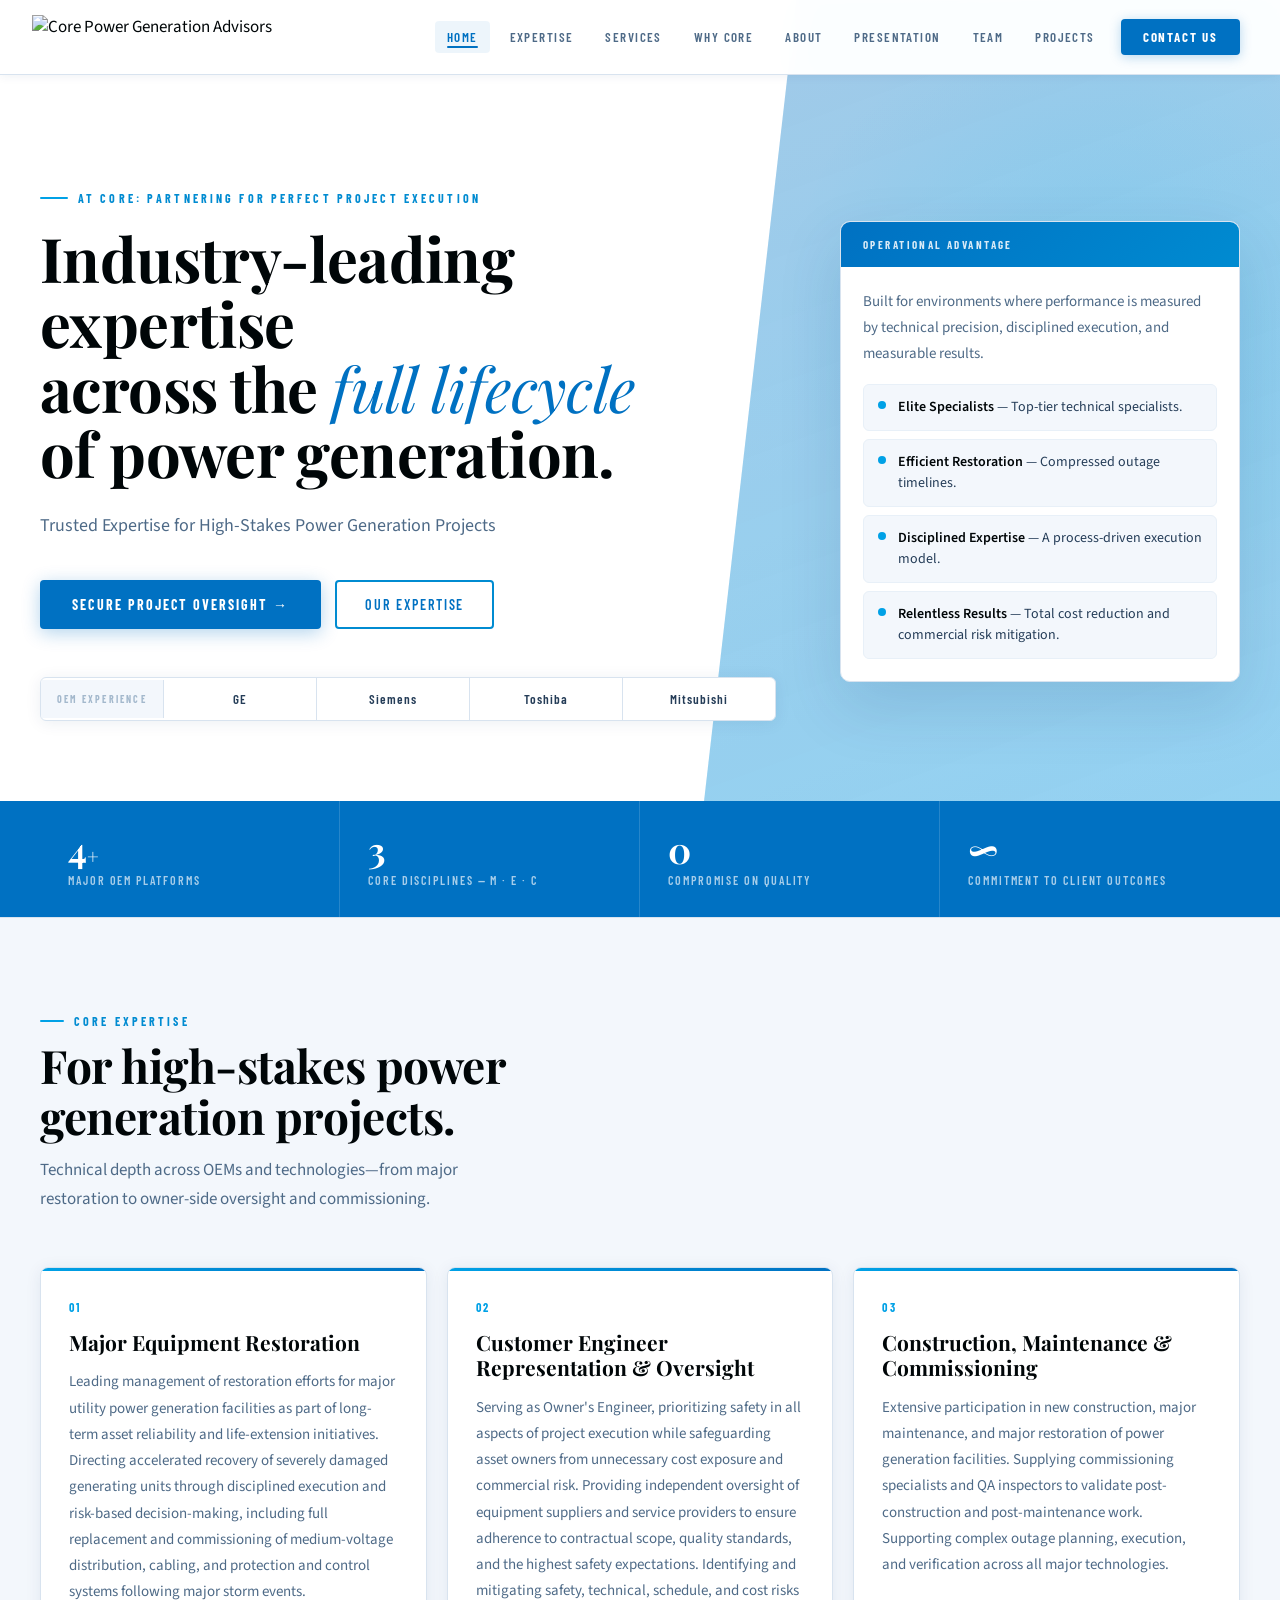
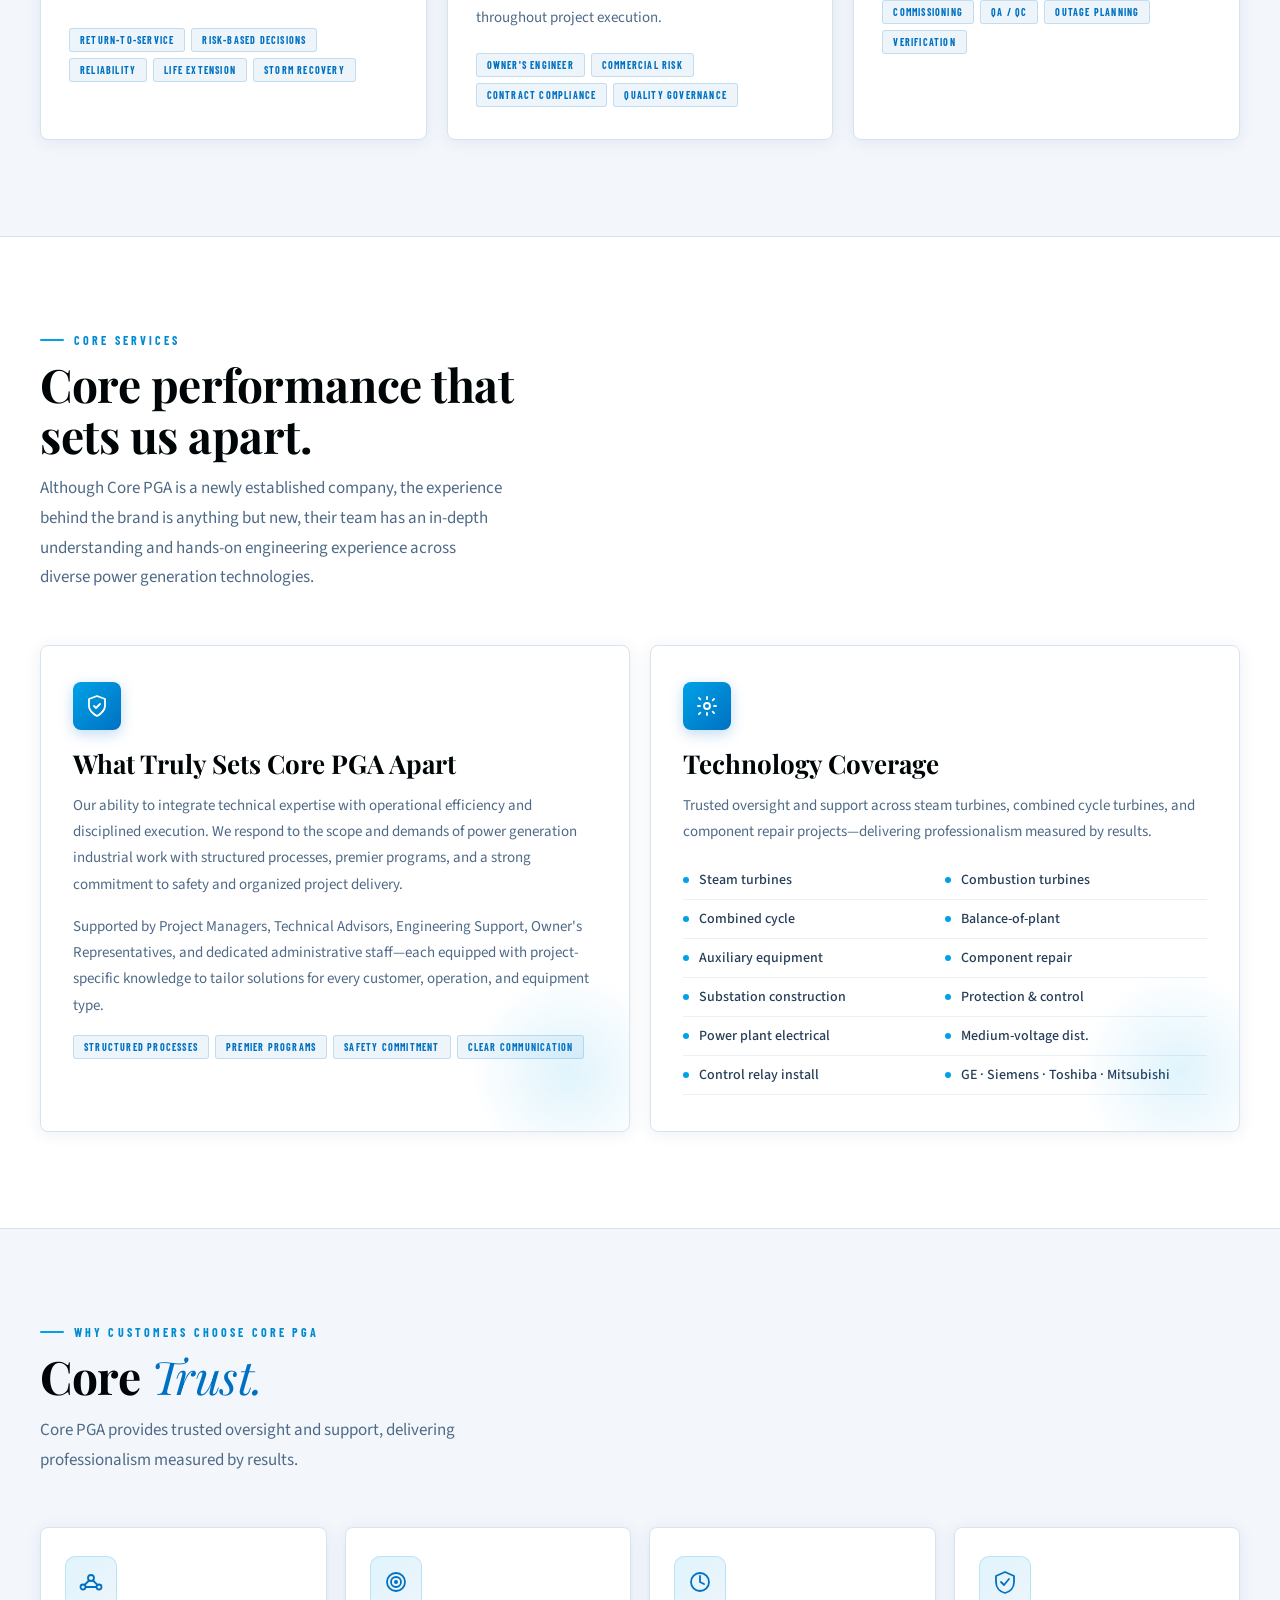
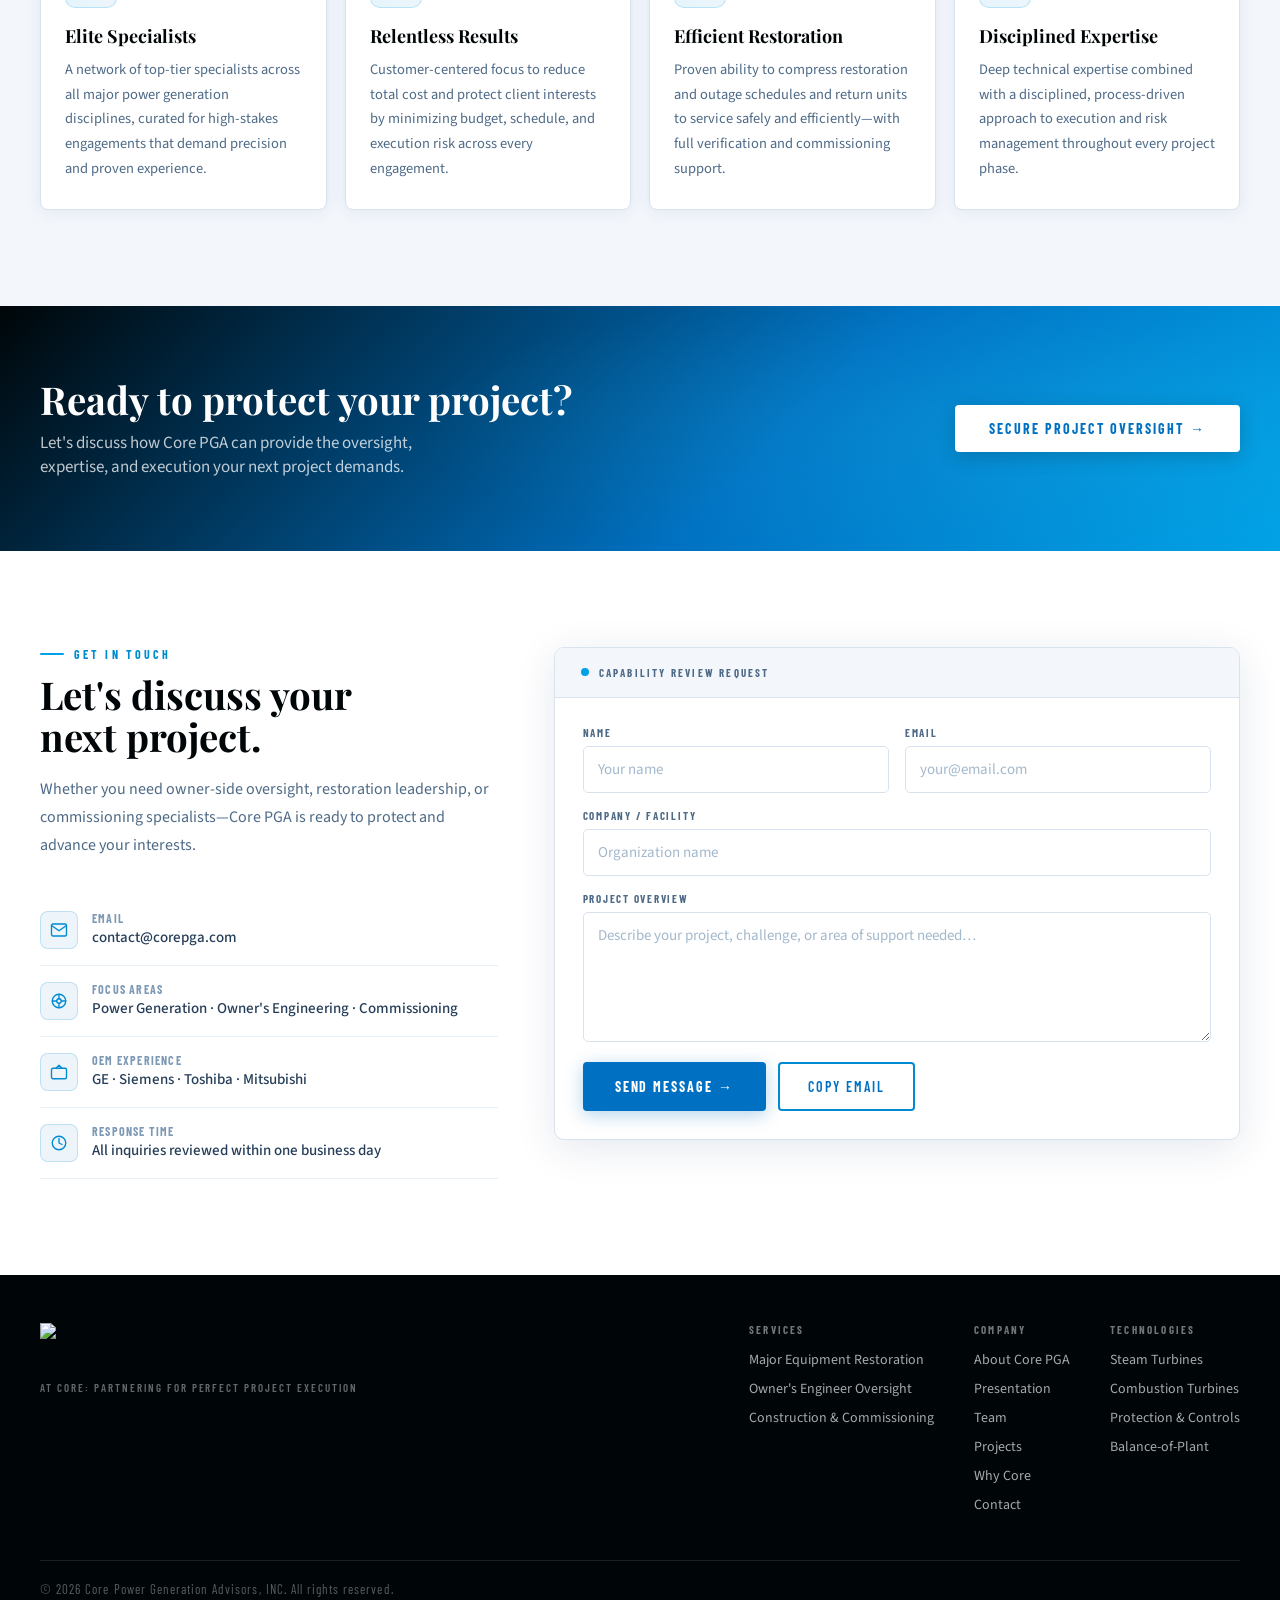
==== commit 03b3fb5d: "Add presentation page and specialist vCard QR contact cards Wire a Presentation tab with an HTML5 pl" ====
--- a/index.html
+++ b/index.html
@@ -272,6 +272,10 @@
     @keyframes fadeUp { from{opacity:0;transform:translateY(14px)} to{opacity:1;transform:none} }
     @keyframes fadeIn { from{opacity:0} to{opacity:1} }
 
+    @media(max-width:1180px) {
+      .navlinks { display: none; }
+      .hamburger { display: block; }
+    }
     @media(max-width:1000px) {
       .hero-grid { grid-template-columns: 1fr; gap: 40px; padding: 64px 0; }
       .hero-wash { width: 100%; clip-path: none; top: auto; height: 300px; bottom: 0; opacity: .35; }
@@ -315,6 +319,8 @@
         <a class="nl" href="#services">Services</a>
         <a class="nl" href="#trust">Why Core</a>
         <a class="nl" href="about.html">About</a>
+        <a class="nl" href="presentation.html">Presentation</a>
+        <a class="nl" href="team.html">Team</a>
         <a class="nl" href="projects.html">Projects</a>
         <a class="nl-cta" href="contact.html">Contact Us</a>
       </nav>
@@ -327,6 +333,8 @@
     <a href="#services" onclick="closeMNav()">Services</a>
     <a href="#trust" onclick="closeMNav()">Why Core</a>
     <a href="about.html" onclick="closeMNav()">About</a>
+    <a href="presentation.html" onclick="closeMNav()">Presentation</a>
+    <a href="team.html" onclick="closeMNav()">Team</a>
     <a href="projects.html" onclick="closeMNav()">Projects</a>
     <a href="contact.html" onclick="closeMNav()">Contact Us</a>
   </div>
@@ -591,6 +599,8 @@
         <div class="foot-col">
           <h6>Company</h6>
           <a href="about.html">About Core PGA</a>
+          <a href="presentation.html">Presentation</a>
+          <a href="team.html">Team</a>
           <a href="projects.html">Projects</a>
           <a href="#trust">Why Core</a>
           <a href="contact.html">Contact</a>
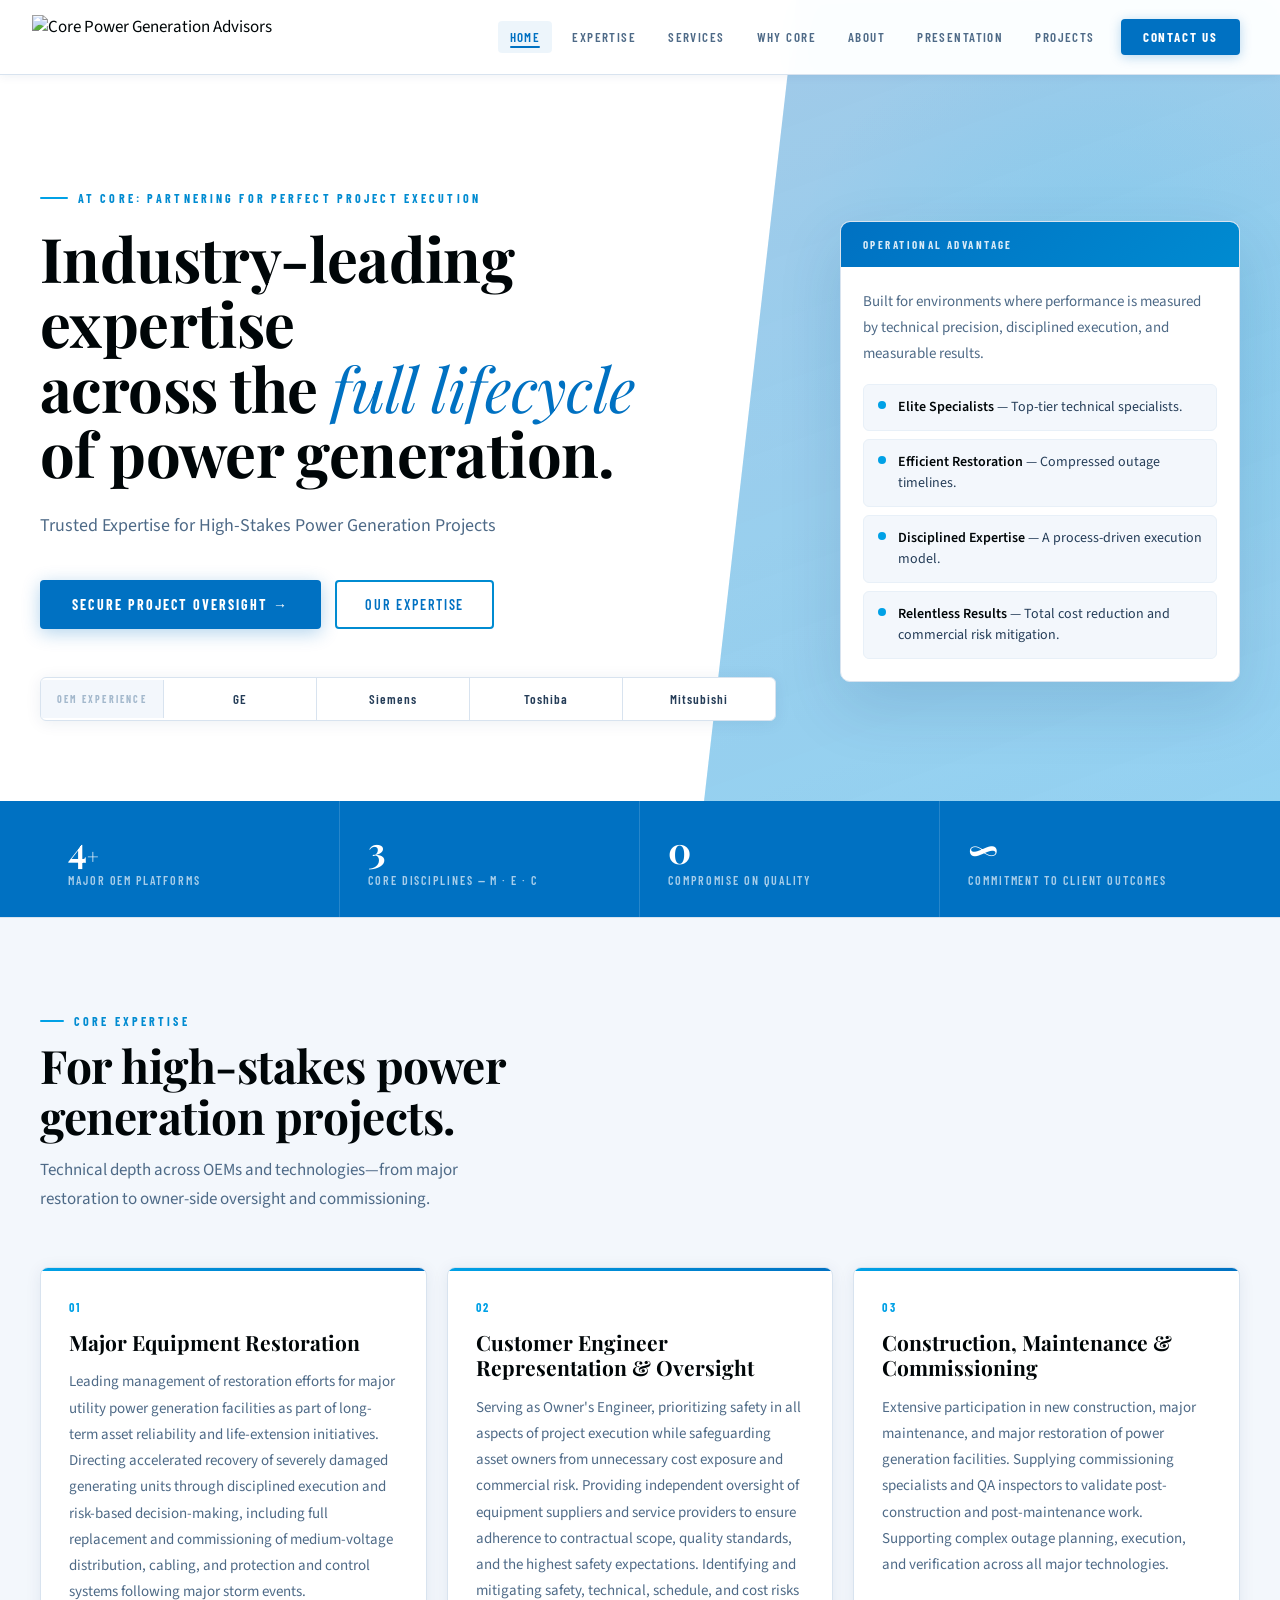
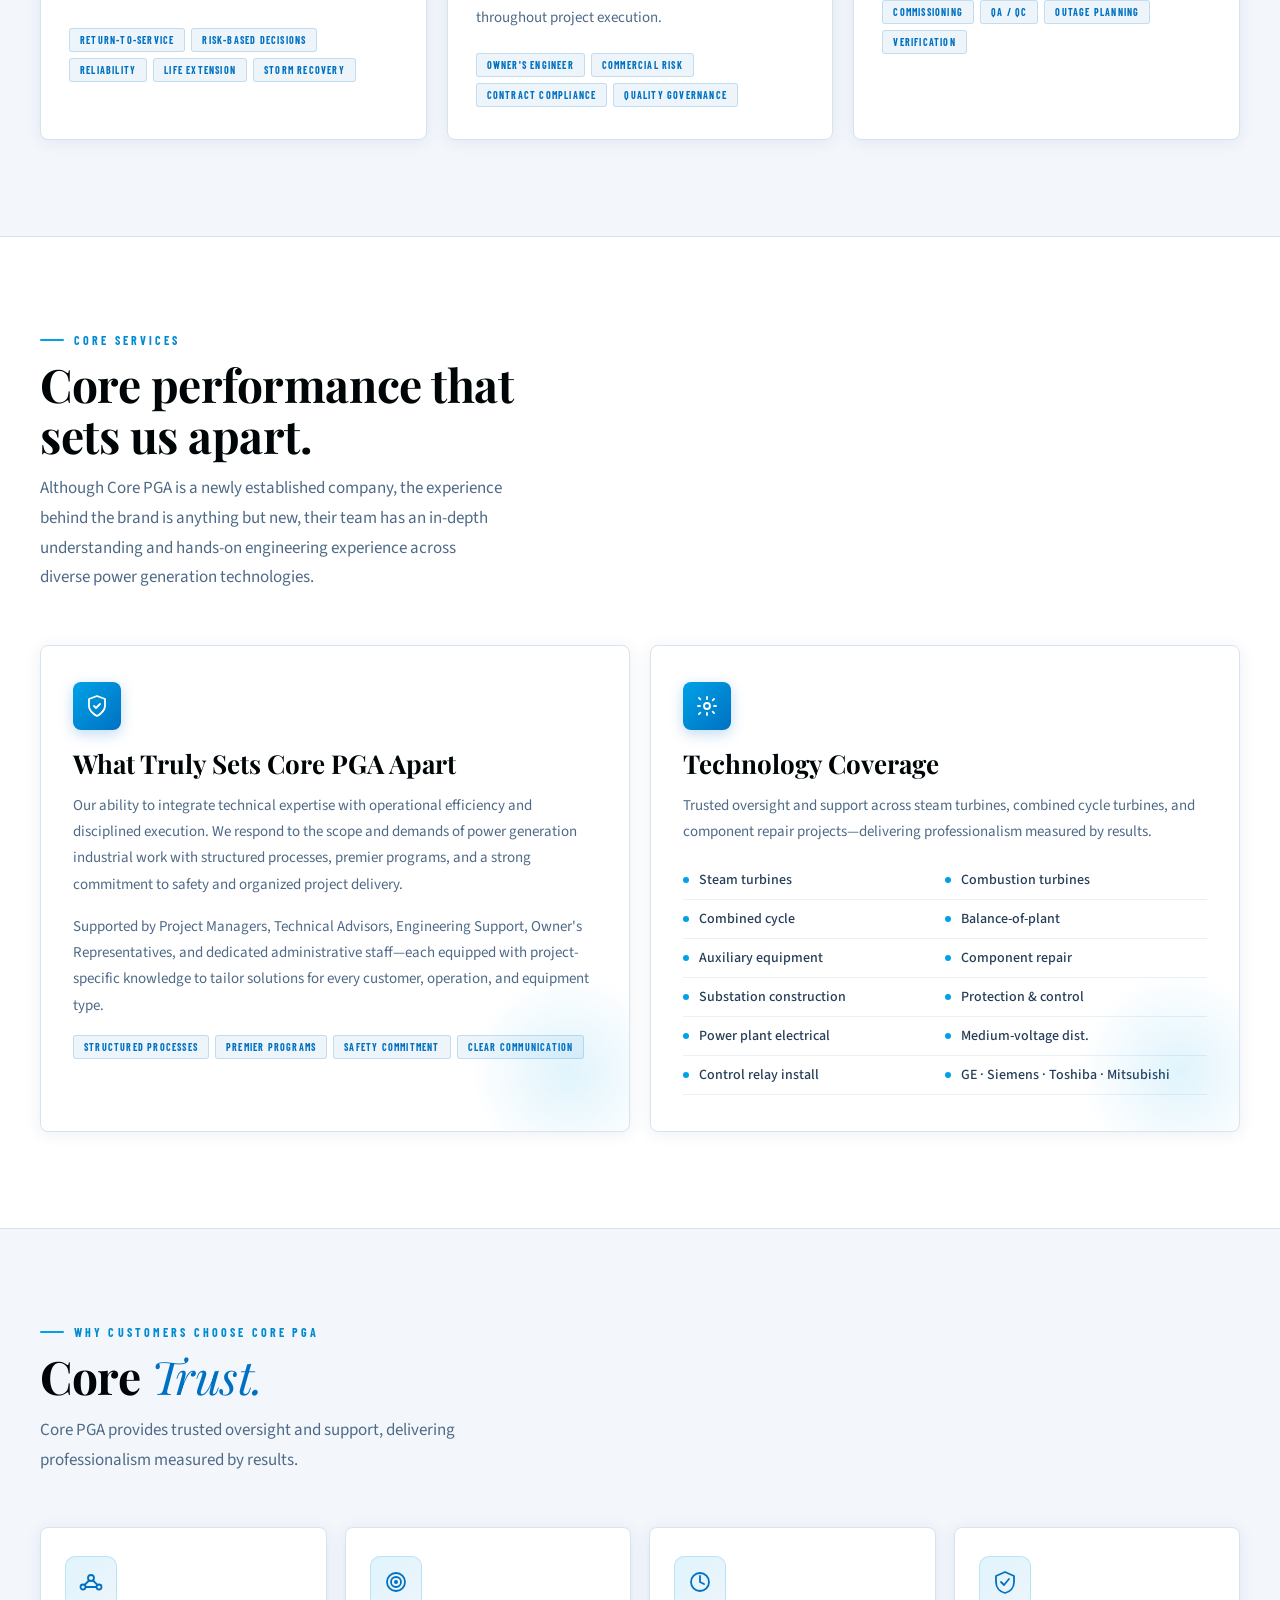
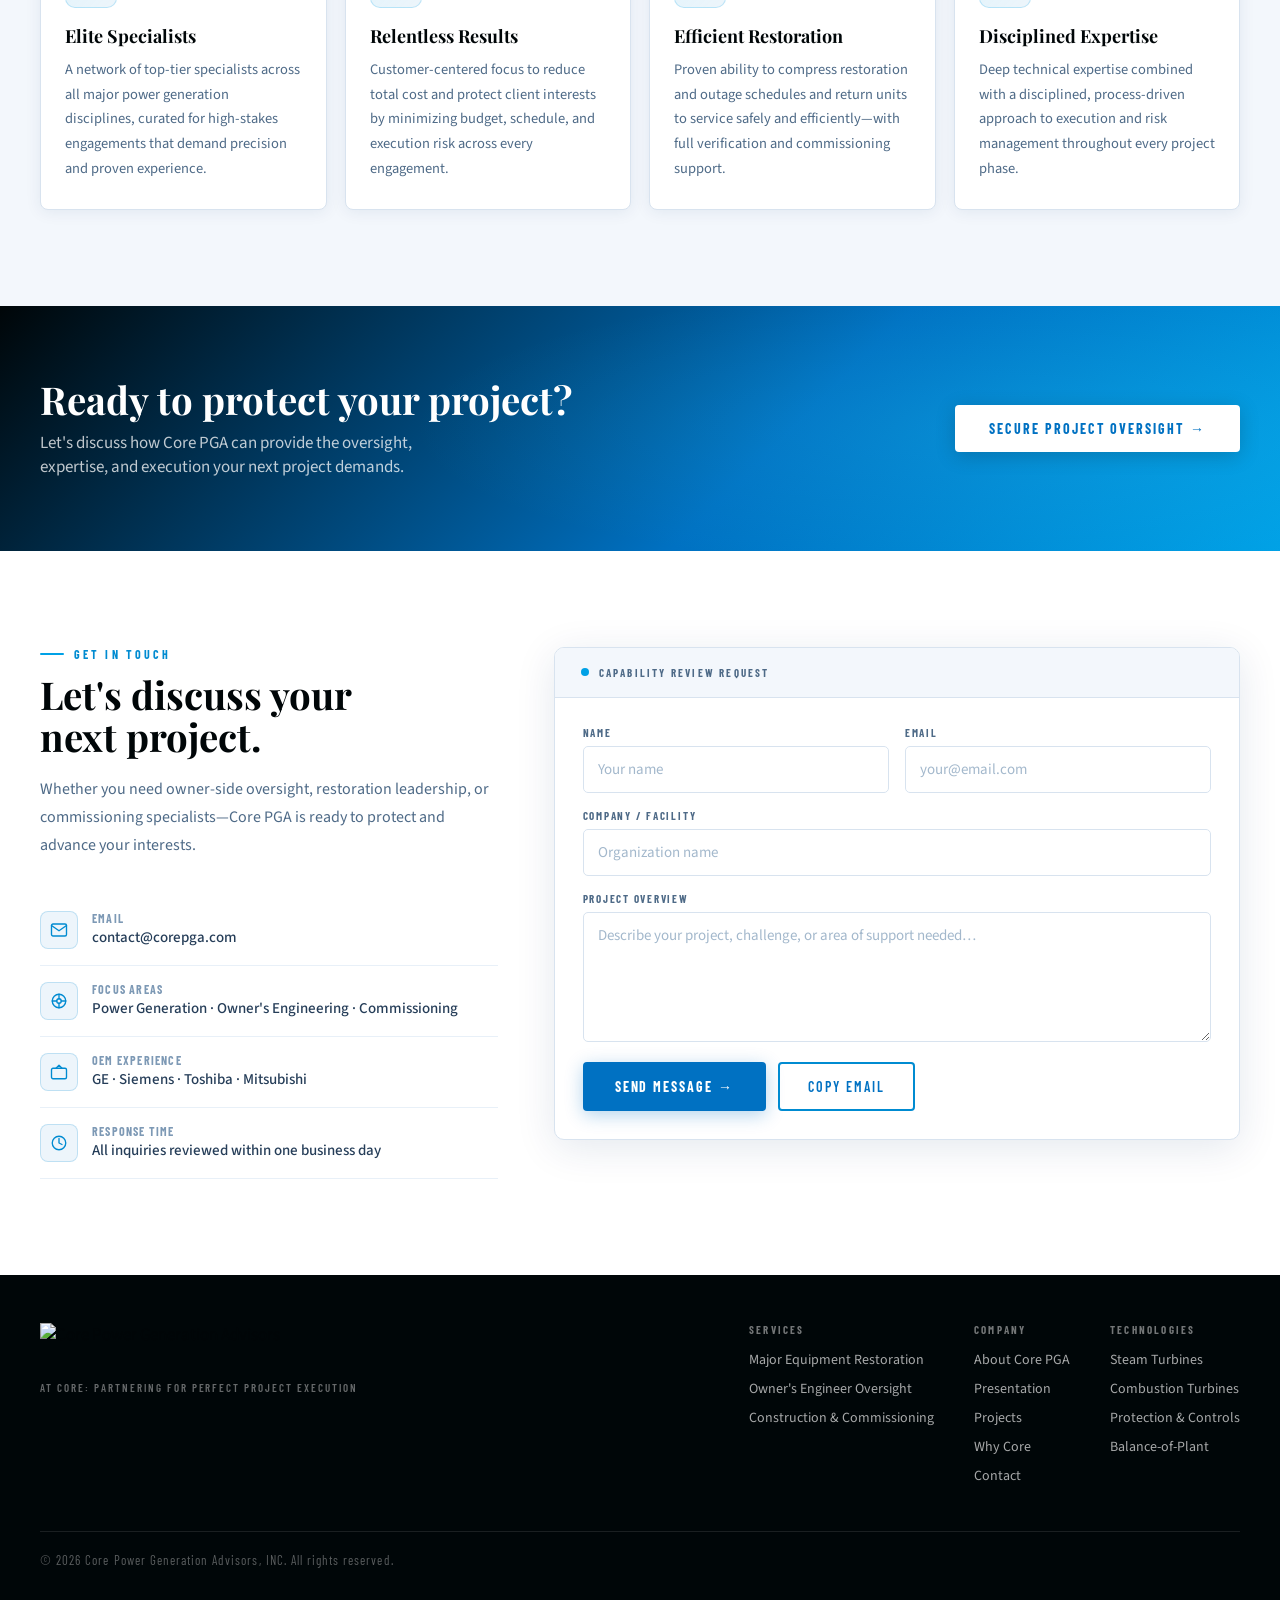
==== commit 7b61e37f: "Replace Team tab with admin-built digital business cards Add a Supabase-backed card builder for admi" ====
--- a/index.html
+++ b/index.html
@@ -320,7 +320,6 @@
         <a class="nl" href="#trust">Why Core</a>
         <a class="nl" href="about.html">About</a>
         <a class="nl" href="presentation.html">Presentation</a>
-        <a class="nl" href="team.html">Team</a>
         <a class="nl" href="projects.html">Projects</a>
         <a class="nl-cta" href="contact.html">Contact Us</a>
       </nav>
@@ -334,7 +333,6 @@
     <a href="#trust" onclick="closeMNav()">Why Core</a>
     <a href="about.html" onclick="closeMNav()">About</a>
     <a href="presentation.html" onclick="closeMNav()">Presentation</a>
-    <a href="team.html" onclick="closeMNav()">Team</a>
     <a href="projects.html" onclick="closeMNav()">Projects</a>
     <a href="contact.html" onclick="closeMNav()">Contact Us</a>
   </div>
@@ -600,7 +598,6 @@
           <h6>Company</h6>
           <a href="about.html">About Core PGA</a>
           <a href="presentation.html">Presentation</a>
-          <a href="team.html">Team</a>
           <a href="projects.html">Projects</a>
           <a href="#trust">Why Core</a>
           <a href="contact.html">Contact</a>
@@ -712,4 +709,4 @@
   document.querySelectorAll('.r, .r2, .r3, .r4').forEach(el => obs.observe(el));
 </script>
 </body>
-</html>+</html>
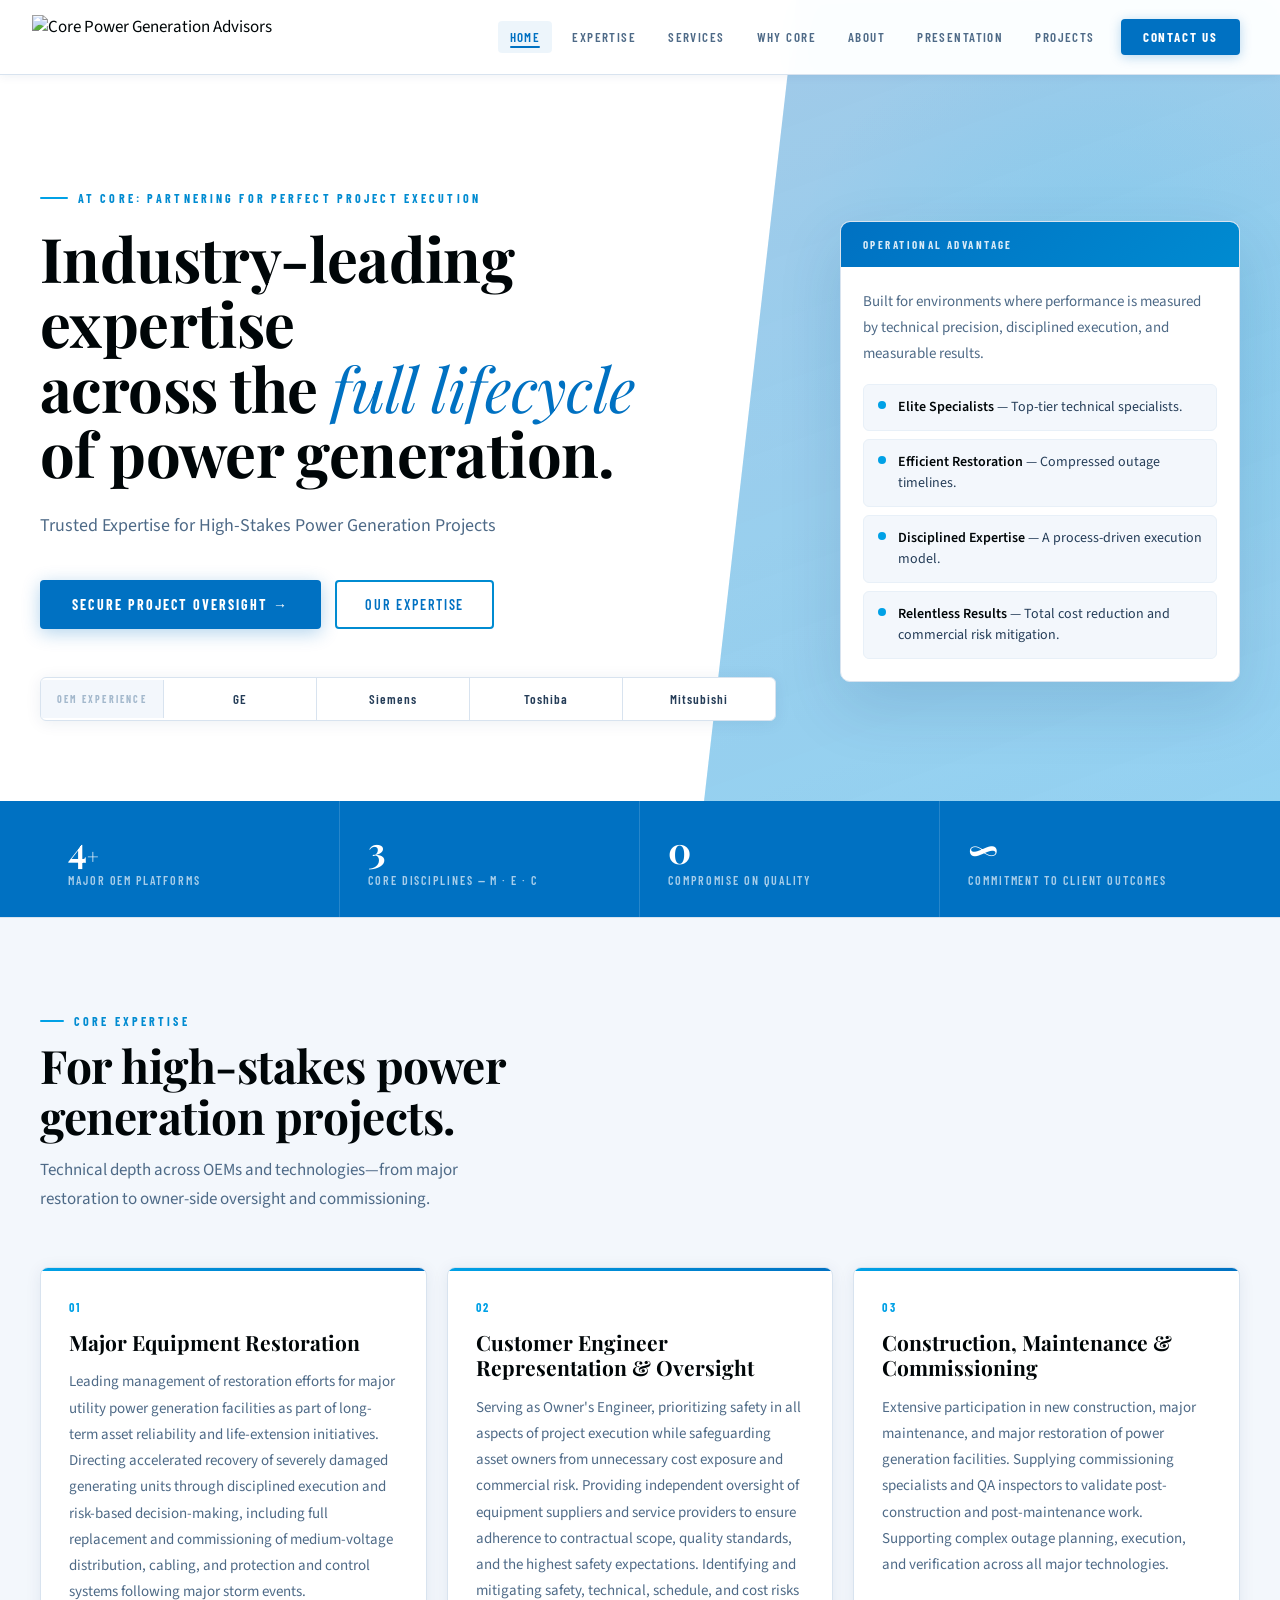
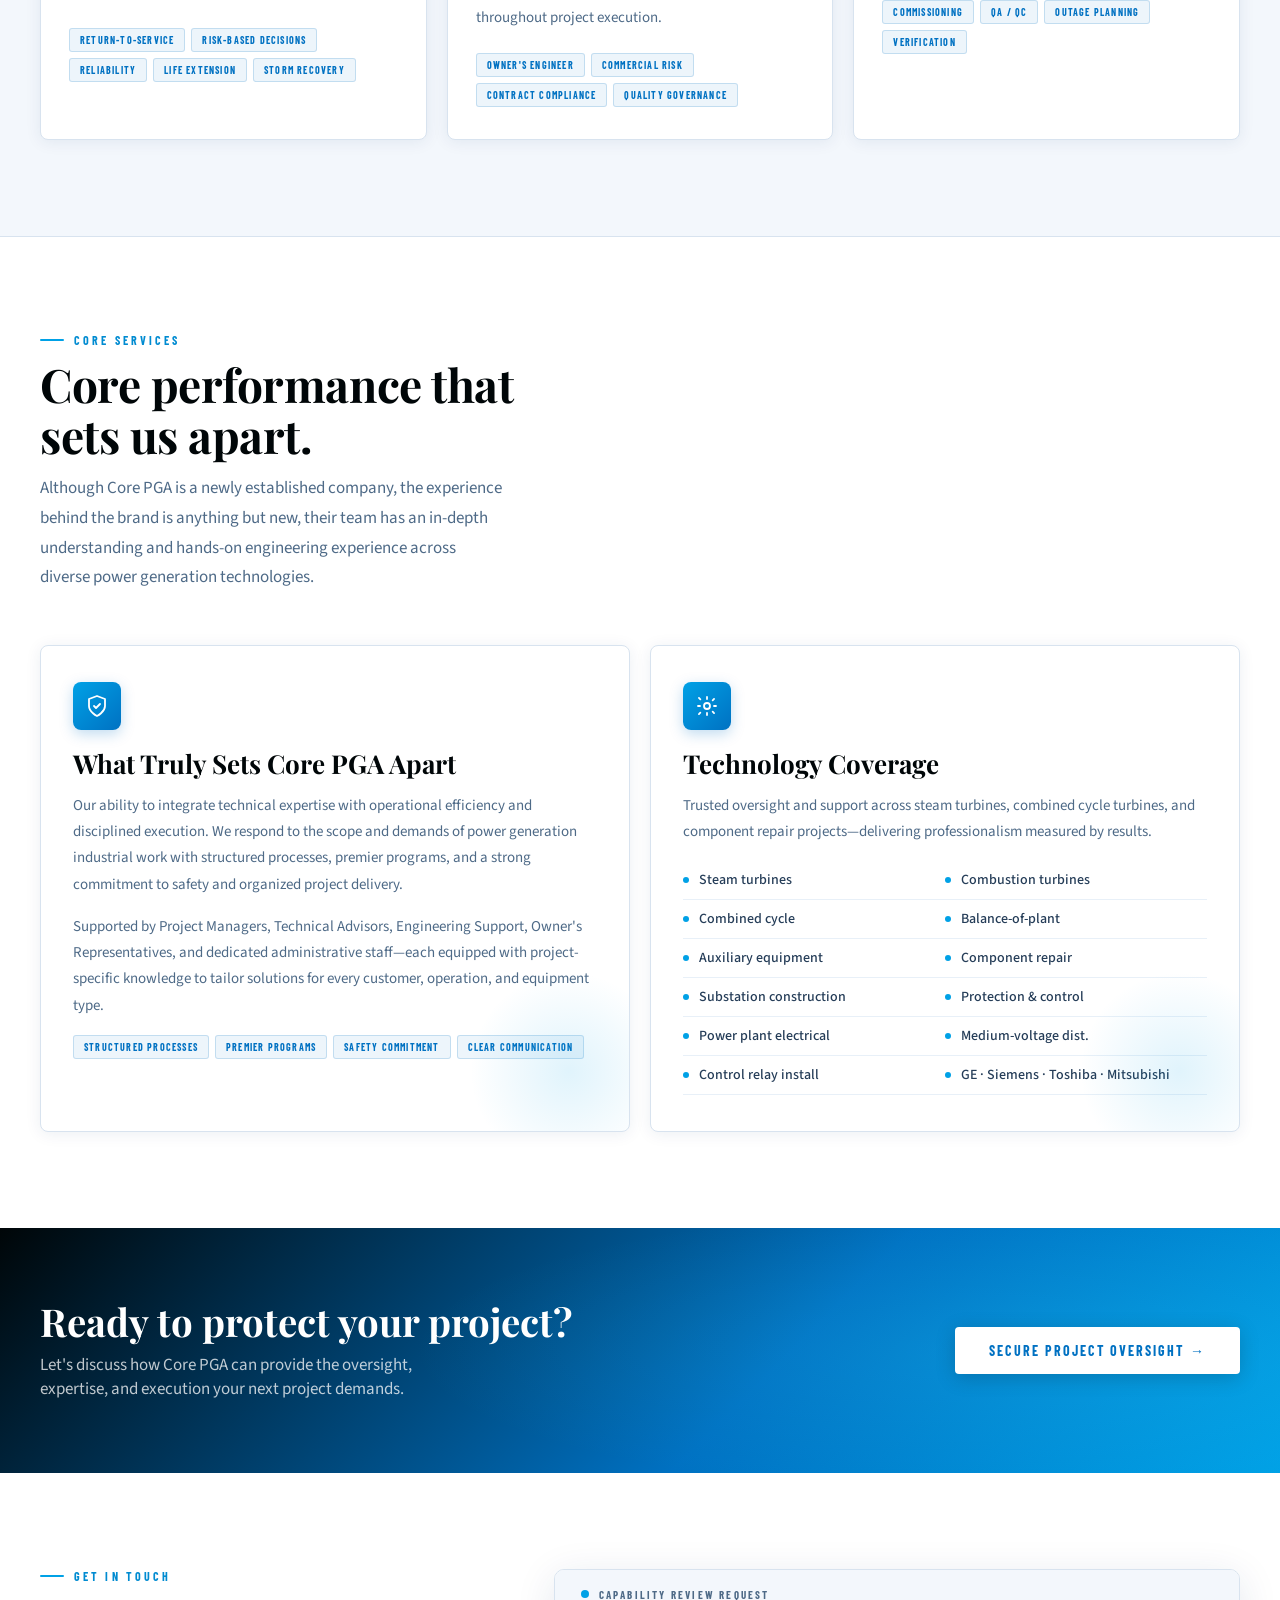
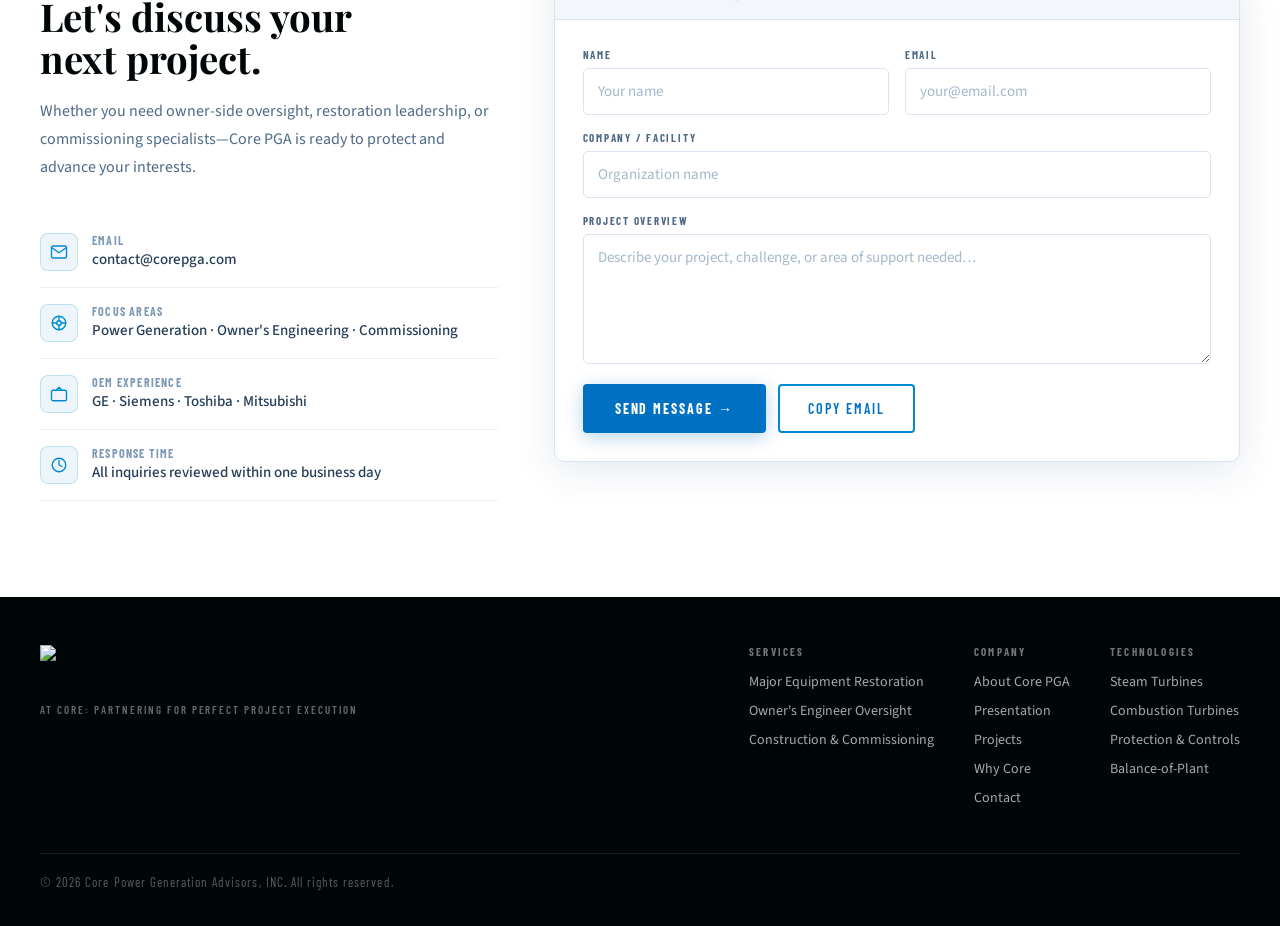
==== commit a733a3c7: "Move Why Core to a dedicated page with presentation video. Why Core is now /why-core.html instead of" ====
--- a/index.html
+++ b/index.html
@@ -202,15 +202,6 @@
     .tech-grid { display: grid; grid-template-columns: 1fr 1fr; gap: 0; margin-top: 8px; }
     .tech-item { display: flex; align-items: center; gap: 10px; font-size: 14px; font-weight: 500; color: var(--ink2); padding: 9px 0; border-bottom: 1px solid var(--line2); }
     .tech-item::before { content: ''; width: 6px; height: 6px; border-radius: 50%; background: var(--b3); flex-shrink: 0; }
-
-    /* TRUST */
-    .trust-grid { display: grid; grid-template-columns: repeat(4, 1fr); gap: 18px; }
-    .trust-card { background: var(--white); border: 1px solid var(--line); border-radius: 8px; padding: 28px 24px; box-shadow: var(--sh); transition: transform .22s var(--ease), box-shadow .22s; }
-    .trust-card:hover { transform: translateY(-5px); box-shadow: var(--sh2); }
-    .trust-icon-wrap { width: 52px; height: 52px; border-radius: 10px; background: linear-gradient(135deg, var(--btint2) 0%, var(--btint) 100%); border: 1px solid rgba(0,161,230,.20); display: flex; align-items: center; justify-content: center; margin-bottom: 18px; }
-    .trust-icon-wrap svg { width: 24px; height: 24px; }
-    .trust-card h5 { font-family: var(--serif); font-size: 18px; font-weight: 700; color: var(--ink); margin-bottom: 10px; line-height: 1.2; }
-    .trust-card p { font-size: 14.5px; line-height: 1.7; color: var(--muted); }
 
     /* CTA BAND */
     .cta-band { background: linear-gradient(135deg, var(--rich-black) 0%, var(--b5) 60%, var(--b3) 100%); padding: 72px 0; position: relative; overflow: hidden; }
@@ -282,7 +273,6 @@
       .hero-wash::before { inset: 0; opacity: .35; background-position: center; }
       .exp-grid { grid-template-columns: 1fr; }
       .services-layout { grid-template-columns: 1fr; }
-      .trust-grid { grid-template-columns: 1fr 1fr; }
       .contact-layout { grid-template-columns: 1fr; }
       .stats-inner { grid-template-columns: 1fr 1fr; }
       .stat-block:nth-child(2) { border-right: none; }
@@ -293,7 +283,6 @@
     @media(max-width:600px) {
       section { padding: 64px 0; }
       .hero-wash::before { inset: 0; opacity: .35; }
-      .trust-grid { grid-template-columns: 1fr; }
       .row2 { grid-template-columns: 1fr; }
       .sec-head-row { flex-direction: column; align-items: flex-start; }
       .tech-grid { grid-template-columns: 1fr; }
@@ -317,9 +306,9 @@
         <a class="nl active" href="#home">Home</a>
         <a class="nl" href="#expertise">Expertise</a>
         <a class="nl" href="#services">Services</a>
-        <a class="nl" href="#trust">Why Core</a>
+        <a class="nl" href="why-core.html">Why Core</a>
         <a class="nl" href="about.html">About</a>
-        <a class="nl" href="presentation.html">Presentation</a>
+        <a class="nl" href="why-core.html#video">Presentation</a>
         <a class="nl" href="projects.html">Projects</a>
         <a class="nl-cta" href="contact.html">Contact Us</a>
       </nav>
@@ -330,9 +319,9 @@
     <a href="#home" onclick="closeMNav()">Home</a>
     <a href="#expertise" onclick="closeMNav()">Expertise</a>
     <a href="#services" onclick="closeMNav()">Services</a>
-    <a href="#trust" onclick="closeMNav()">Why Core</a>
+    <a href="why-core.html" onclick="closeMNav()">Why Core</a>
     <a href="about.html" onclick="closeMNav()">About</a>
-    <a href="presentation.html" onclick="closeMNav()">Presentation</a>
+    <a href="why-core.html#video" onclick="closeMNav()">Presentation</a>
     <a href="projects.html" onclick="closeMNav()">Projects</a>
     <a href="contact.html" onclick="closeMNav()">Contact Us</a>
   </div>
@@ -491,43 +480,6 @@
   </div>
 </section>
 
-<hr class="divider">
-
-<!-- TRUST -->
-<section id="trust" class="section-bg">
-  <div class="wrap">
-    <div class="sec-head sec-head-row">
-      <div>
-        <div class="sec-eye r">Why Customers Choose Core PGA</div>
-        <h2 class="sec-h2 r2">Core <em>Trust.</em></h2>
-        <p class="sec-lead r3">Core PGA provides trusted oversight and support, delivering professionalism measured by results.</p>
-      </div>
-    </div>
-    <div class="trust-grid">
-      <div class="trust-card r">
-        <div class="trust-icon-wrap"><svg viewBox="0 0 24 24" fill="none" stroke="#0071c2" stroke-width="1.8" stroke-linecap="round" stroke-linejoin="round"><circle cx="12" cy="8" r="3"/><circle cx="4" cy="17" r="2.5"/><circle cx="20" cy="17" r="2.5"/><line x1="10" y1="10.5" x2="5.5" y2="15"/><line x1="14" y1="10.5" x2="18.5" y2="15"/><line x1="7" y1="17" x2="17" y2="17"/></svg></div>
-        <h5>Elite Specialists</h5>
-        <p>A network of top-tier specialists across all major power generation disciplines, curated for high-stakes engagements that demand precision and proven experience.</p>
-      </div>
-      <div class="trust-card r2">
-        <div class="trust-icon-wrap"><svg viewBox="0 0 24 24" fill="none" stroke="#0071c2" stroke-width="1.8" stroke-linecap="round" stroke-linejoin="round"><circle cx="12" cy="12" r="9"/><circle cx="12" cy="12" r="5"/><circle cx="12" cy="12" r="2" fill="#0071c2" stroke="none"/></svg></div>
-        <h5>Relentless Results</h5>
-        <p>Customer-centered focus to reduce total cost and protect client interests by minimizing budget, schedule, and execution risk across every engagement.</p>
-      </div>
-      <div class="trust-card r3">
-        <div class="trust-icon-wrap"><svg viewBox="0 0 24 24" fill="none" stroke="#0071c2" stroke-width="1.8" stroke-linecap="round" stroke-linejoin="round"><circle cx="12" cy="12" r="9"/><polyline points="12,6 12,12 16,14"/></svg></div>
-        <h5>Efficient Restoration</h5>
-        <p>Proven ability to compress restoration and outage schedules and return units to service safely and efficiently—with full verification and commissioning support.</p>
-      </div>
-      <div class="trust-card r4">
-        <div class="trust-icon-wrap"><svg viewBox="0 0 24 24" fill="none" stroke="#0071c2" stroke-width="1.8" stroke-linecap="round" stroke-linejoin="round"><path d="M12 2L3 6v6c0 5.5 3.8 9.7 9 11 5.2-1.3 9-5.5 9-11V6L12 2z"/><polyline points="8,12 11,15 16,9"/></svg></div>
-        <h5>Disciplined Expertise</h5>
-        <p>Deep technical expertise combined with a disciplined, process-driven approach to execution and risk management throughout every project phase.</p>
-      </div>
-    </div>
-  </div>
-</section>
-
 <!-- CTA BAND -->
 <div class="cta-band">
   <div class="wrap">
@@ -597,9 +549,9 @@
         <div class="foot-col">
           <h6>Company</h6>
           <a href="about.html">About Core PGA</a>
-          <a href="presentation.html">Presentation</a>
+          <a href="why-core.html#video">Presentation</a>
           <a href="projects.html">Projects</a>
-          <a href="#trust">Why Core</a>
+          <a href="why-core.html">Why Core</a>
           <a href="contact.html">Contact</a>
         </div>
         <div class="foot-col">
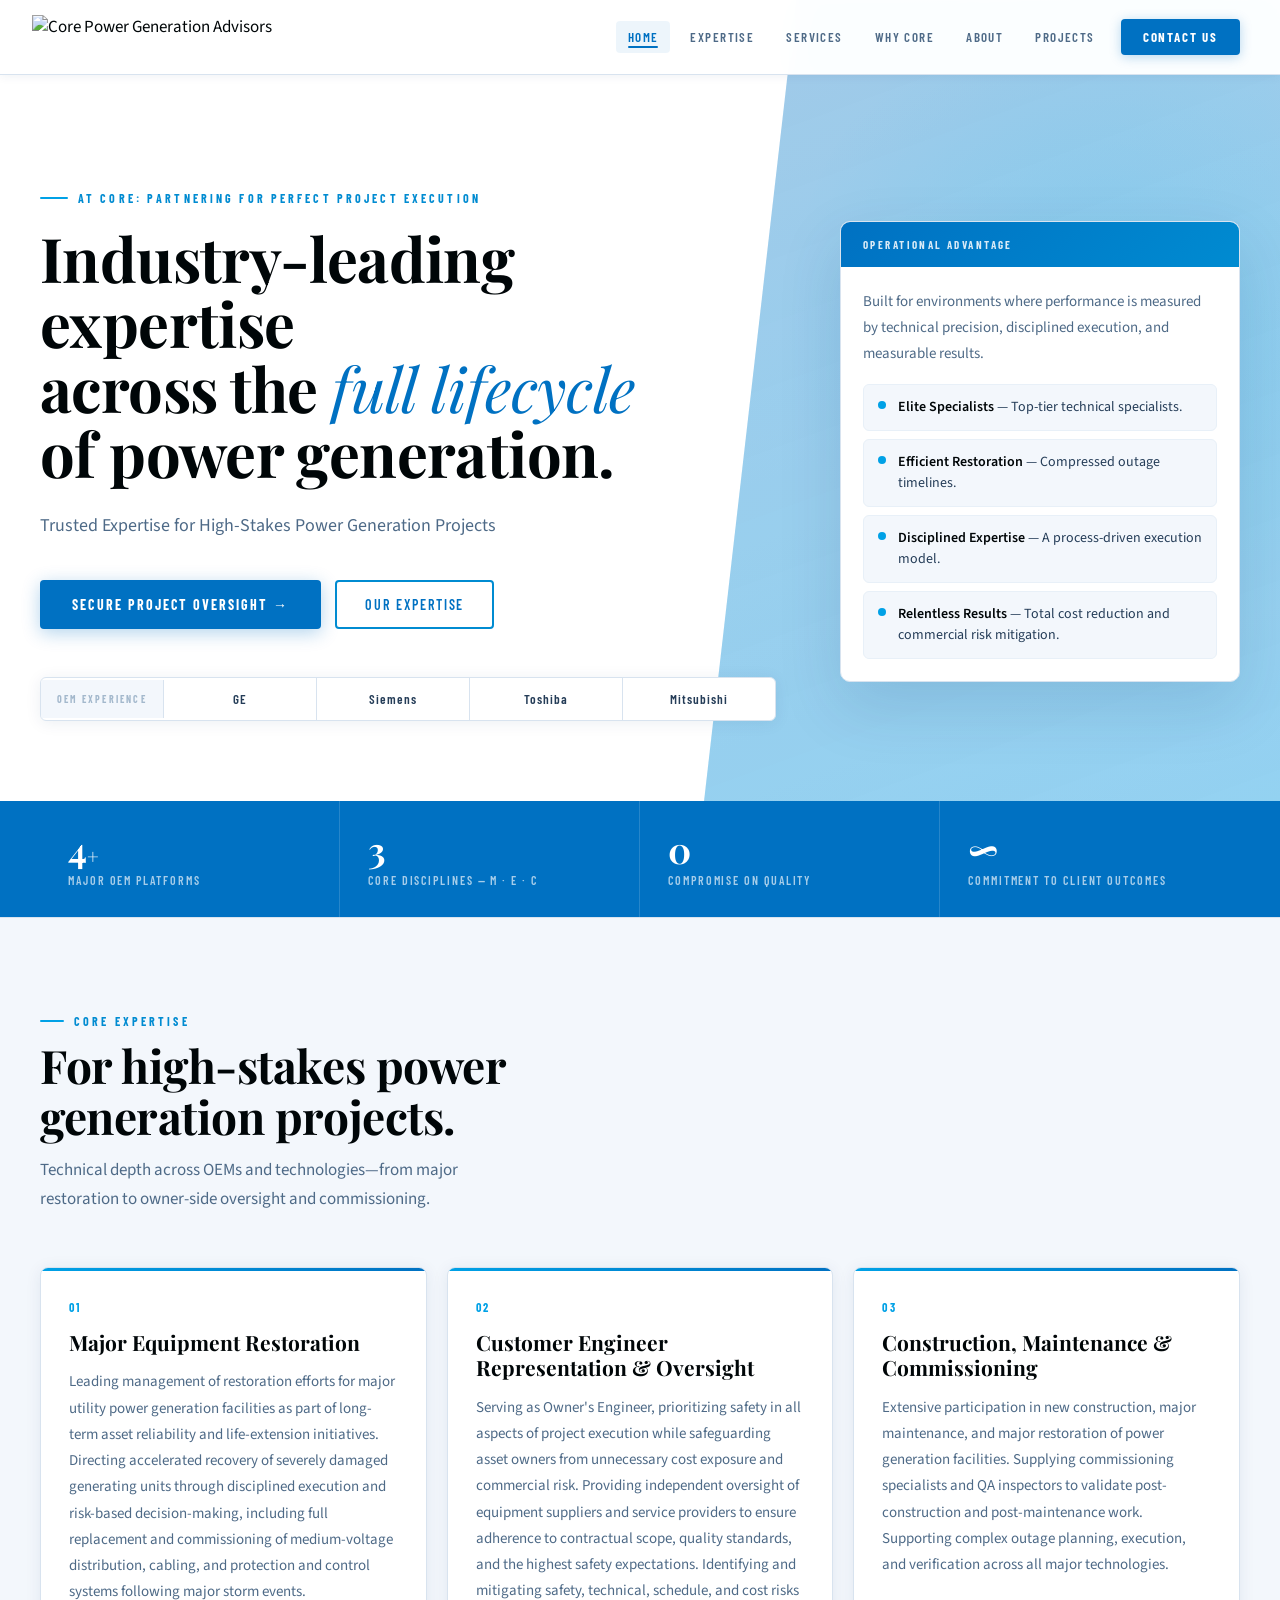
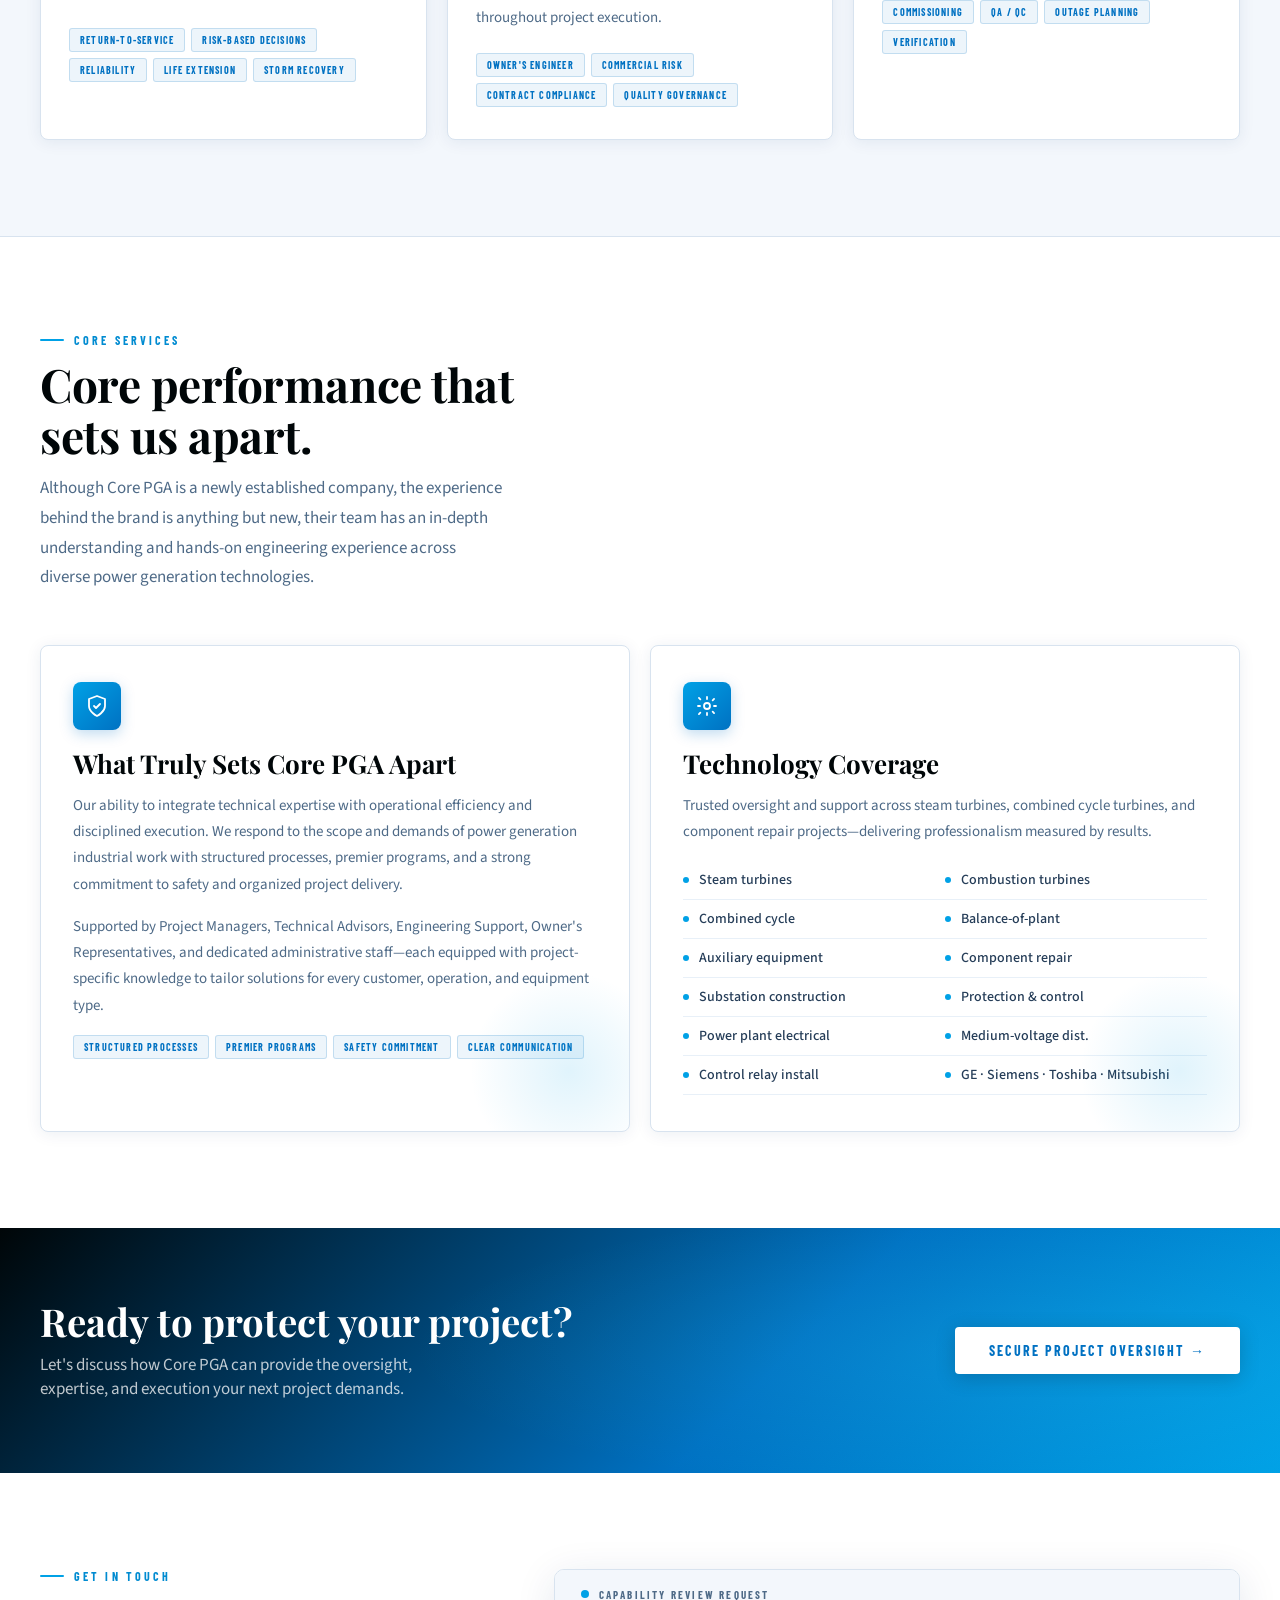
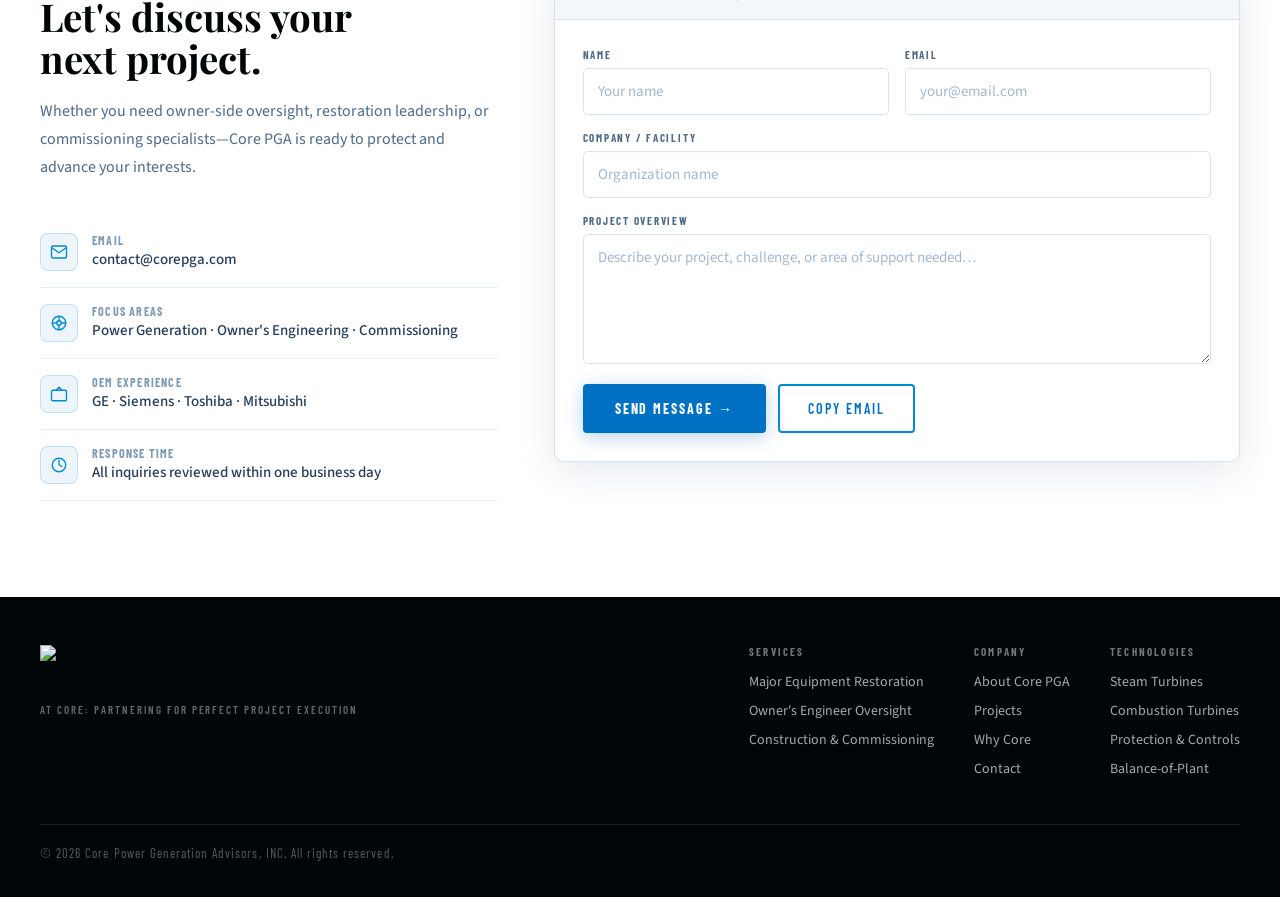
==== commit d6f1eaa3: "Remove Presentation from site navigation. Drop the Presentation tab from every desktop nav, mobile m" ====
--- a/index.html
+++ b/index.html
@@ -1,664 +1,661 @@
-<!doctype html>
-<html lang="en">
-<head>
-  <meta charset="utf-8" />
-  <meta name="viewport" content="width=device-width, initial-scale=1" />
-  <meta name="description" content="Core Power Generation Advisors — Industry-leading expertise across the full lifecycle of power generation assets." />
-  <title>Core Power Generation Advisors, INC</title>
-  <link rel="preconnect" href="https://fonts.googleapis.com">
-  <link href="https://fonts.googleapis.com/css2?family=Playfair+Display:ital,wght@0,400;0,500;0,700;1,400&family=Source+Sans+3:wght@300;400;500;600&family=Barlow+Condensed:wght@500;600;700&display=swap" rel="stylesheet">
-
-  <style>
-    :root {
-      --rich-black: #000608;
-      --b1: #33DDFF; --b2: #00BFFF; --b3: #00A1E6;
-      --b4: #008BD1; --b5: #0071C2;
-      --white:  #ffffff; --bg:  #f3f7fc; --bg2: #eaf1f9; --bg3: #dce8f4;
-      --line:  #d8e3ef; --line2: #e8f0f8;
-      --ink:   #000608; --ink2: #253d58; --muted: #4e6a87; --muted2: #7d99b5; --cap: #a3b8cc;
-      --btint: rgba(0,113,194,.07); --btint2: rgba(0,161,230,.12);
-      --serif: 'Playfair Display', Georgia, serif;
-      --body:  'Source Sans 3', system-ui, sans-serif;
-      --cond:  'Barlow Condensed', sans-serif;
-      --ease:  cubic-bezier(.25,.46,.45,.94);
-      --maxw:  1200px;
-      --sh:  0 2px 16px rgba(0,50,100,.08);
-      --sh2: 0 8px 40px rgba(0,50,100,.11);
-      --sh3: 0 24px 64px rgba(0,50,100,.13);
-    }
-    *, *::before, *::after { box-sizing: border-box; margin: 0; padding: 0; }
-    html { scroll-behavior: smooth; }
-    body { font-family: var(--body); font-size: 17px; color: var(--ink); background: var(--white); overflow-x: hidden; -webkit-font-smoothing: antialiased; }
-    a { color: inherit; text-decoration: none; }
-    img { display: block; }
-    .wrap { width: min(var(--maxw), calc(100% - 40px)); margin: 0 auto; }
-
-    /* HEADER */
-    header {
-      position: fixed; top: 0; left: 0; right: 0; z-index: 100;
-      background: rgba(255,255,255,.97); backdrop-filter: blur(14px) saturate(180%);
-      border-bottom: 1px solid var(--line); box-shadow: 0 1px 10px rgba(0,50,100,.07);
-    }
-    .nav { display: flex; align-items: center; justify-content: space-between; height: 74px; gap: 24px; }
-
-    /* ✅ UPDATED BRAND LOCKUP (ONLY CHANGE YOU ASKED FOR) */
-    .brand {
-      display: flex;
-      align-items: center;
-      height: 74px;            /* match header height */
-      flex: 0 0 auto;
-      padding-right: 14px;     /* slight breathing room vs nav links */
-    }
-    .brand img {
-      height: 44px;            /* cleaner proportion inside 74px header */
-      width: auto;
-      max-width: 260px;        /* prevents nav crowding */
-      object-fit: contain;
-      object-position: left center;
-
-      /* If your PNG has transparent padding, keep this.
-         If your logo is already tightly cropped, set to 0 or delete. */
-      transform: translateX(-8px);
-    }
-
-    .navlinks { display: flex; align-items: center; gap: 8px; }
-    .nl { font-family: var(--cond); font-size: 13px; font-weight: 600; letter-spacing: .11em; text-transform: uppercase; color: var(--muted); padding: 8px 12px; border-radius: 4px; background: transparent; border: none; cursor: pointer; transition: color .18s, background .18s; }
-    .nl:hover, .nl.active { color: var(--b5); background: var(--btint); }
-    .navlinks .nl[href^="#"] { position: relative; }
-    .navlinks .nl[href^="#"]::after {
-      content: "";
-      position: absolute;
-      left: 12px;
-      right: 12px;
-      bottom: 5px;
-      height: 2px;
-      border-radius: 99px;
-      background: var(--b5);
-      transform: scaleX(0);
-      transform-origin: center;
-      transition: transform .18s ease;
-    }
-    .navlinks .nl[href^="#"].is-anchor-current::after { transform: scaleX(1); }
-    .nl-cta { font-family: var(--cond); font-size: 13px; font-weight: 700; letter-spacing: .14em; text-transform: uppercase; color: var(--white); background: var(--b5); padding: 10px 22px; border-radius: 4px; border: none; cursor: pointer; margin-left: 6px; box-shadow: 0 2px 12px rgba(0,113,194,.28); transition: all .2s; }
-    .nl-cta:hover { background: var(--b4); box-shadow: 0 5px 20px rgba(0,113,194,.38); transform: translateY(-1px); }
-    .hamburger { display: none; background: transparent; border: 1px solid var(--line); border-radius: 4px; padding: 9px 14px; color: var(--muted); font-family: var(--cond); font-size: 12px; letter-spacing: .12em; text-transform: uppercase; cursor: pointer; }
-    .mobile-nav { display: none; background: var(--white); border-top: 1px solid var(--line); padding: 8px 0 14px; box-shadow: 0 8px 24px rgba(0,50,100,.08); }
-    .mobile-nav.open { display: block; }
-    .mobile-nav a, .mobile-nav button { display: block; width: 100%; text-align: left; padding: 12px 24px; font-family: var(--cond); font-size: 13px; letter-spacing: .12em; text-transform: uppercase; color: var(--muted); background: transparent; border: none; cursor: pointer; transition: all .15s; }
-    .mobile-nav a:hover, .mobile-nav button:hover { color: var(--b5); background: var(--btint); }
-    .mobile-nav a[href^="#"].is-anchor-current {
-      color: var(--b5);
-      background: var(--btint);
-      text-decoration: underline;
-      text-underline-offset: 5px;
-      text-decoration-thickness: 2px;
-    }
-
-    /* HERO */
-    .hero { padding: 110px 0 0; background: var(--white); position: relative; overflow: hidden; }
-    .hero-wash { position: absolute; top: 0; right: 0; bottom: 0; width: 45%; background: linear-gradient(160deg, var(--bg) 0%, #deeef9 50%, #cce4f5 100%); clip-path: polygon(16% 0, 100% 0, 100% 100%, 0% 100%); z-index: 0; }
-    .hero-wash::before {
-      content: '';
-      position: absolute;
-      inset: 0;
-      background: url("https://2pbqjgxycewduhvh.public.blob.vercel-storage.com/CORE%20PGA%20Images/Blueprint%20blades.png") center center / cover no-repeat;
-      opacity: .35;
-      filter: contrast(1.3) saturate(1.12) brightness(.95);
-      pointer-events: none;
-    }
-    .hero-wash::after {
-      content: '';
-      position: absolute;
-      inset: 0;
-      background:
-        linear-gradient(160deg, rgba(0,113,194,.34), rgba(0,161,230,.28)),
-        radial-gradient(ellipse 80% 60% at 70% 40%, rgba(51,221,255,.18), transparent 70%);
-    }
-    .hero-grid { position: relative; z-index: 1; display: grid; grid-template-columns: 1fr 400px; gap: 64px; align-items: center; padding: 72px 0 80px; }
-    .eyebrow { display: inline-flex; align-items: center; gap: 10px; font-family: var(--cond); font-size: 12px; font-weight: 700; letter-spacing: .26em; text-transform: uppercase; color: var(--b4); margin-bottom: 20px; opacity: 0; animation: fadeUp .6s .1s var(--ease) forwards; }
-    .eyebrow-bar { width: 28px; height: 2px; background: var(--b3); border-radius: 2px; }
-    .hero-h1 { font-family: var(--serif); font-size: clamp(40px, 4.8vw, 68px); font-weight: 700; line-height: 1.06; letter-spacing: -.01em; color: var(--ink); margin-bottom: 26px; opacity: 0; animation: fadeUp .75s .22s var(--ease) forwards; }
-    .hero-h1 em { font-style: italic; font-weight: 400; color: var(--b5); }
-    .hero-lead { font-size: 18px; font-weight: 400; line-height: 1.72; color: var(--muted); max-width: 52ch; margin-bottom: 38px; opacity: 0; animation: fadeUp .75s .34s var(--ease) forwards; }
-    .hero-actions { display: flex; gap: 14px; flex-wrap: wrap; opacity: 0; animation: fadeUp .75s .46s var(--ease) forwards; }
-    .btn-primary { font-family: var(--cond); font-size: 14px; font-weight: 700; letter-spacing: .14em; text-transform: uppercase; color: var(--white); background: var(--b5); padding: 15px 32px; border-radius: 4px; border: none; cursor: pointer; box-shadow: 0 4px 18px rgba(0,113,194,.30); transition: all .22s; display: inline-flex; align-items: center; gap: 8px; }
-    .btn-primary:hover { background: var(--b4); box-shadow: 0 8px 28px rgba(0,113,194,.40); transform: translateY(-2px); }
-    .btn-secondary { font-family: var(--cond); font-size: 14px; font-weight: 600; letter-spacing: .14em; text-transform: uppercase; color: var(--b5); background: transparent; padding: 14px 28px; border-radius: 4px; border: 2px solid var(--b4); cursor: pointer; transition: all .22s; display: inline-flex; align-items: center; gap: 8px; }
-    .btn-secondary:hover { background: var(--btint); border-color: var(--b5); transform: translateY(-1px); }
-    .oem-strip { display: flex; align-items: center; margin-top: 48px; gap: 0; border: 1px solid var(--line); border-radius: 6px; overflow: hidden; background: var(--white); box-shadow: var(--sh); opacity: 0; animation: fadeUp .75s .58s var(--ease) forwards; }
-    .oem-label { font-family: var(--cond); font-size: 10px; font-weight: 700; letter-spacing: .22em; text-transform: uppercase; color: var(--cap); padding: 13px 16px; background: var(--bg); border-right: 1px solid var(--line); white-space: nowrap; }
-    .oem-items { display: flex; flex: 1; }
-    .oem-item { font-family: var(--cond); font-size: 13px; font-weight: 600; letter-spacing: .08em; color: var(--ink2); padding: 13px 0; flex: 1; text-align: center; border-right: 1px solid var(--line); transition: color .18s, background .18s; }
-    .oem-item:last-child { border-right: none; }
-    .oem-item:hover { color: var(--b5); background: var(--btint); }
-
-    /* Hero card */
-    .hero-card { background: var(--white); border: 1px solid var(--line); border-radius: 10px; box-shadow: var(--sh3); overflow: hidden; opacity: 0; animation: fadeIn .8s .4s var(--ease) forwards; }
-    .hc-head { padding: 16px 22px; background: linear-gradient(135deg, var(--b5), var(--b4)); display: flex; align-items: center; justify-content: space-between; }
-    .hc-head-label { font-family: var(--cond); font-size: 11px; font-weight: 700; letter-spacing: .22em; text-transform: uppercase; color: rgba(255,255,255,.85); }
-    .live-pill { display: flex; align-items: center; gap: 7px; font-family: var(--cond); font-size: 10px; font-weight: 700; letter-spacing: .14em; text-transform: uppercase; color: #a8f5c8; background: rgba(0,0,0,.18); padding: 5px 10px; border-radius: 20px; }
-    .live-pill::before { content: ''; width: 6px; height: 6px; border-radius: 50%; background: #4ade80; box-shadow: 0 0 8px #4ade80; animation: blink 2s ease-in-out infinite; }
-    @keyframes blink { 0%,100%{opacity:1} 50%{opacity:.3} }
-    .hc-body { padding: 22px; }
-    .hc-body p { font-size: 15px; line-height: 1.72; color: var(--muted); margin-bottom: 18px; }
-    .cap-list { display: grid; gap: 8px; }
-    .cap-item { display: flex; align-items: flex-start; gap: 12px; padding: 12px 14px; border: 1px solid var(--line2); border-radius: 6px; background: var(--bg); transition: border-color .2s, box-shadow .2s; }
-    .cap-item:hover { border-color: rgba(0,139,209,.30); box-shadow: 0 2px 12px rgba(0,113,194,.08); }
-    .cap-dot { width: 8px; height: 8px; border-radius: 50%; background: var(--b3); flex-shrink: 0; margin-top: 4px; }
-    .cap-item-text { font-size: 14px; line-height: 1.5; color: var(--ink2); }
-    .cap-item-text strong { color: var(--ink); font-weight: 600; }
-
-    /* SECTIONS */
-    section { padding: 96px 0; }
-    .section-bg { background: var(--bg); }
-    hr.divider { border: none; height: 1px; background: var(--line); }
-    .sec-eye { font-family: var(--cond); font-size: 12px; font-weight: 700; letter-spacing: .26em; text-transform: uppercase; color: var(--b4); display: flex; align-items: center; gap: 10px; margin-bottom: 12px; }
-    .sec-eye::before { content: ''; width: 24px; height: 2px; background: var(--b3); border-radius: 2px; }
-    .sec-h2 { font-family: var(--serif); font-size: clamp(32px, 3.6vw, 50px); font-weight: 700; line-height: 1.1; letter-spacing: -.01em; color: var(--ink); margin-bottom: 14px; }
-    .sec-h2 em { font-style: italic; font-weight: 400; color: var(--b5); }
-    .sec-lead { font-size: 17px; line-height: 1.75; color: var(--muted); max-width: 58ch; }
-    .sec-head { margin-bottom: 52px; }
-    .sec-head-row { display: flex; justify-content: space-between; align-items: flex-end; gap: 24px; }
-    .btn-ghost { font-family: var(--cond); font-size: 12px; font-weight: 700; letter-spacing: .14em; text-transform: uppercase; color: var(--b5); background: transparent; padding: 10px 20px; border-radius: 4px; border: 1px solid var(--b4); cursor: pointer; transition: all .2s; white-space: nowrap; }
-    .btn-ghost:hover { background: var(--btint); border-color: var(--b5); }
-
-    /* Reveal */
-    .r  { opacity:0; transform:translateY(18px); transition: opacity .65s var(--ease), transform .65s var(--ease); }
-    .r2 { opacity:0; transform:translateY(18px); transition: opacity .65s .12s var(--ease), transform .65s .12s var(--ease); }
-    .r3 { opacity:0; transform:translateY(18px); transition: opacity .65s .24s var(--ease), transform .65s .24s var(--ease); }
-    .r4 { opacity:0; transform:translateY(18px); transition: opacity .65s .36s var(--ease), transform .65s .36s var(--ease); }
-    .r.vis,.r2.vis,.r3.vis,.r4.vis { opacity:1; transform:none; }
-
-    /* STATS BAR */
-    .stats-bar { background: var(--b5); }
-    .stats-inner { display: grid; grid-template-columns: repeat(4, 1fr); }
-    .stat-block { padding: 30px 28px; border-right: 1px solid rgba(255,255,255,.15); transition: background .18s; }
-    .stat-block:last-child { border-right: none; }
-    .stat-block:hover { background: rgba(255,255,255,.07); }
-    .stat-num { font-family: var(--serif); font-size: 36px; font-weight: 700; color: var(--white); line-height: 1; }
-    .stat-num span { font-size: 20px; font-weight: 400; }
-    .stat-desc { font-family: var(--cond); font-size: 12px; font-weight: 600; letter-spacing: .16em; text-transform: uppercase; color: rgba(255,255,255,.65); margin-top: 6px; }
-
-    /* EXPERTISE */
-    .exp-grid { display: grid; grid-template-columns: repeat(3, 1fr); gap: 20px; }
-    .exp-card { background: var(--white); border: 1px solid var(--line); border-radius: 8px; padding: 32px 28px; box-shadow: var(--sh); position: relative; overflow: hidden; transition: transform .22s var(--ease), box-shadow .22s; }
-    .exp-card::before { content: ''; position: absolute; top: 0; left: 0; right: 0; height: 3px; background: linear-gradient(90deg, var(--b3), var(--b5)); }
-    .exp-card:hover { transform: translateY(-5px); box-shadow: var(--sh3); }
-    .exp-num { font-family: var(--cond); font-size: 12px; font-weight: 700; letter-spacing: .20em; color: var(--b3); margin-bottom: 16px; }
-    .exp-card h4 { font-family: var(--serif); font-size: 21px; font-weight: 700; line-height: 1.2; color: var(--ink); margin-bottom: 14px; }
-    .exp-card p { font-size: 15px; line-height: 1.75; color: var(--muted); margin-bottom: 22px; }
-    .tags { display: flex; flex-wrap: wrap; gap: 6px; }
-    .tag { font-family: var(--cond); font-size: 10px; font-weight: 700; letter-spacing: .12em; text-transform: uppercase; color: var(--b5); padding: 5px 10px; border-radius: 3px; background: var(--btint); border: 1px solid rgba(0,113,194,.18); }
-
-    /* SERVICES */
-    .services-layout { display: grid; grid-template-columns: 1fr 1fr; gap: 20px; }
-    .svc-card { background: var(--white); border: 1px solid var(--line); border-radius: 8px; padding: 36px 32px; box-shadow: var(--sh); overflow: hidden; position: relative; transition: box-shadow .22s, transform .22s var(--ease); }
-    .svc-card:hover { transform: translateY(-4px); box-shadow: var(--sh2); }
-    .svc-card::after { content: ''; position: absolute; bottom: -40px; right: -40px; width: 200px; height: 200px; border-radius: 50%; background: radial-gradient(circle, var(--btint2), transparent 70%); pointer-events: none; }
-    .svc-icon { width: 48px; height: 48px; border-radius: 8px; background: linear-gradient(135deg, var(--b3), var(--b5)); display: flex; align-items: center; justify-content: center; margin-bottom: 20px; box-shadow: 0 4px 14px rgba(0,113,194,.25); }
-    .svc-icon svg { width: 24px; height: 24px; }
-    .svc-card h4 { font-family: var(--serif); font-size: 26px; font-weight: 700; line-height: 1.1; color: var(--ink); margin-bottom: 14px; }
-    .svc-card > p { font-size: 15px; line-height: 1.75; color: var(--muted); margin-bottom: 16px; }
-    .tech-grid { display: grid; grid-template-columns: 1fr 1fr; gap: 0; margin-top: 8px; }
-    .tech-item { display: flex; align-items: center; gap: 10px; font-size: 14px; font-weight: 500; color: var(--ink2); padding: 9px 0; border-bottom: 1px solid var(--line2); }
-    .tech-item::before { content: ''; width: 6px; height: 6px; border-radius: 50%; background: var(--b3); flex-shrink: 0; }
-
-    /* CTA BAND */
-    .cta-band { background: linear-gradient(135deg, var(--rich-black) 0%, var(--b5) 60%, var(--b3) 100%); padding: 72px 0; position: relative; overflow: hidden; }
-    .cta-band::before { content: ''; position: absolute; inset: 0; background: radial-gradient(ellipse 80% 100% at 80% 50%, rgba(51,221,255,.15), transparent 60%); }
-    .cta-inner { position: relative; z-index: 1; display: flex; align-items: center; justify-content: space-between; gap: 40px; flex-wrap: wrap; }
-    .cta-text h2 { font-family: var(--serif); font-size: clamp(28px, 3vw, 42px); font-weight: 700; color: var(--white); line-height: 1.1; margin-bottom: 10px; }
-    .cta-text p { font-size: 17px; color: rgba(255,255,255,.75); max-width: 48ch; }
-    .btn-white { font-family: var(--cond); font-size: 14px; font-weight: 700; letter-spacing: .14em; text-transform: uppercase; color: var(--b5); background: var(--white); padding: 15px 34px; border-radius: 4px; border: none; cursor: pointer; box-shadow: 0 4px 20px rgba(0,0,0,.18); transition: all .2s; white-space: nowrap; display: inline-flex; align-items: center; gap: 8px; }
-    .btn-white:hover { transform: translateY(-2px); box-shadow: 0 8px 30px rgba(0,0,0,.24); }
-
-    /* CONTACT */
-    .contact-layout { display: grid; grid-template-columns: 1fr 1.5fr; gap: 56px; align-items: start; }
-    .contact-left h3 { font-family: var(--serif); font-size: clamp(28px, 3vw, 44px); font-weight: 700; line-height: 1.1; color: var(--ink); margin-bottom: 18px; }
-    .contact-left > p { font-size: 16px; line-height: 1.75; color: var(--muted); margin-bottom: 36px; }
-    .cd-item { display: flex; align-items: flex-start; gap: 14px; padding: 16px 0; border-bottom: 1px solid var(--line2); }
-    .cd-icon { width: 38px; height: 38px; flex-shrink: 0; border-radius: 8px; background: var(--btint); border: 1px solid rgba(0,139,209,.20); display: flex; align-items: center; justify-content: center; }
-    .cd-icon svg { width: 18px; height: 18px; }
-    .cd-label { font-size: 12px; font-weight: 700; color: var(--muted2); margin-bottom: 2px; font-family: var(--cond); letter-spacing: .1em; text-transform: uppercase; }
-    .cd-val { font-size: 15px; font-weight: 500; color: var(--ink2); }
-    .contact-form { background: var(--white); border: 1px solid var(--line); border-radius: 10px; overflow: hidden; box-shadow: var(--sh2); }
-    .form-head { padding: 18px 26px; background: var(--bg); border-bottom: 1px solid var(--line); display: flex; align-items: center; gap: 10px; }
-    .form-head-dot { width: 8px; height: 8px; border-radius: 50%; background: var(--b3); }
-    .form-head-label { font-family: var(--cond); font-size: 11px; font-weight: 700; letter-spacing: .20em; text-transform: uppercase; color: var(--muted); }
-    .form-body { padding: 28px; }
-    form { display: grid; gap: 16px; }
-    .row2 { display: grid; grid-template-columns: 1fr 1fr; gap: 16px; }
-    .field { display: flex; flex-direction: column; }
-    label { font-family: var(--cond); font-size: 11px; font-weight: 700; letter-spacing: .16em; text-transform: uppercase; color: var(--muted); margin-bottom: 7px; }
-    input, textarea { width: 100%; padding: 12px 14px; background: var(--white); border: 1px solid var(--line); border-radius: 5px; color: var(--ink); font-family: var(--body); font-size: 15px; outline: none; transition: border-color .2s, box-shadow .2s; }
-    input::placeholder, textarea::placeholder { color: var(--cap); }
-    input:focus, textarea:focus { border-color: var(--b3); box-shadow: 0 0 0 3px rgba(0,161,230,.12); }
-    textarea { min-height: 130px; resize: vertical; }
-    .form-actions { display: flex; gap: 12px; flex-wrap: wrap; padding-top: 4px; }
-    .honeypot { position: absolute; left: -9999px; width: 1px; height: 1px; overflow: hidden; opacity: 0; pointer-events: none; }
-
-    /* FOOTER */
-    footer { background: var(--ink); padding: 48px 0 36px; }
-    .foot { display: flex; align-items: flex-start; justify-content: space-between; gap: 32px; flex-wrap: wrap; }
-    .foot-logo img { height: 44px; width: auto; margin-bottom: 14px; }
-    .foot-tagline { font-family: var(--cond); font-size: 11px; font-weight: 600; letter-spacing: .18em; text-transform: uppercase; color: rgba(255,255,255,.40); }
-    .foot-links { display: flex; gap: 40px; flex-wrap: wrap; }
-    .foot-col h6 { font-family: var(--cond); font-size: 11px; font-weight: 700; letter-spacing: .2em; text-transform: uppercase; color: rgba(255,255,255,.45); margin-bottom: 14px; }
-    .foot-col a, .foot-col button { display: block; font-size: 14px; color: rgba(255,255,255,.65); margin-bottom: 9px; background: transparent; border: none; cursor: pointer; text-align: left; padding: 0; font-family: var(--body); transition: color .15s; }
-    .foot-col a:hover, .foot-col button:hover { color: var(--b1); }
-    .foot-bottom { margin-top: 36px; padding-top: 20px; border-top: 1px solid rgba(255,255,255,.10); font-size: 13px; color: rgba(255,255,255,.35); font-family: var(--cond); letter-spacing: .08em; }
-
-    /* MODAL */
-    .modal-bg { position: fixed; inset: 0; z-index: 500; background: rgba(0,6,8,.55); backdrop-filter: blur(8px); display: none; place-items: center; padding: 20px; }
-    .modal-bg.open { display: grid; }
-    .modal-box { width: min(500px, 100%); background: var(--white); border: 1px solid var(--line); border-radius: 10px; overflow: hidden; box-shadow: var(--sh3); animation: scaleUp .2s var(--ease); }
-    @keyframes scaleUp { from{transform:scale(.94);opacity:0} to{transform:scale(1);opacity:1} }
-    .modal-head { padding: 16px 22px; background: linear-gradient(135deg, var(--b5), var(--b4)); display: flex; align-items: center; justify-content: space-between; }
-    .modal-head h6 { font-family: var(--cond); font-size: 12px; font-weight: 700; letter-spacing: .18em; text-transform: uppercase; color: var(--white); }
-    .modal-x { width: 30px; height: 30px; display: grid; place-items: center; border: 1px solid rgba(255,255,255,.25); border-radius: 4px; background: transparent; color: rgba(255,255,255,.8); font-size: 14px; cursor: pointer; transition: all .15s; }
-    .modal-x:hover { background: rgba(255,255,255,.15); color: var(--white); }
-    .modal-body { padding: 24px 22px; font-size: 16px; line-height: 1.7; color: var(--ink2); }
-    .modal-foot { padding: 0 22px 22px; }
-
-    @keyframes fadeUp { from{opacity:0;transform:translateY(14px)} to{opacity:1;transform:none} }
-    @keyframes fadeIn { from{opacity:0} to{opacity:1} }
-
-    @media(max-width:1180px) {
-      .navlinks { display: none; }
-      .hamburger { display: block; }
-    }
-    @media(max-width:1000px) {
-      .hero-grid { grid-template-columns: 1fr; gap: 40px; padding: 64px 0; }
-      .hero-wash { width: 100%; clip-path: none; top: auto; height: 300px; bottom: 0; opacity: .35; }
-      .hero-wash::before { inset: 0; opacity: .35; background-position: center; }
-      .exp-grid { grid-template-columns: 1fr; }
-      .services-layout { grid-template-columns: 1fr; }
-      .contact-layout { grid-template-columns: 1fr; }
-      .stats-inner { grid-template-columns: 1fr 1fr; }
-      .stat-block:nth-child(2) { border-right: none; }
-      .navlinks { display: none; }
-      .hamburger { display: block; }
-      .cta-inner { flex-direction: column; text-align: center; }
-    }
-    @media(max-width:600px) {
-      section { padding: 64px 0; }
-      .hero-wash::before { inset: 0; opacity: .35; }
-      .row2 { grid-template-columns: 1fr; }
-      .sec-head-row { flex-direction: column; align-items: flex-start; }
-      .tech-grid { grid-template-columns: 1fr; }
-      .oem-items { display: none; }
-      .foot-links { flex-direction: column; gap: 24px; }
-
-      /* ✅ Mobile logo sizing (still only logo behavior) */
-      .brand img { height: 40px; max-width: 210px; transform: translateX(-6px); }
-    }
-  </style>
-</head>
-<body>
-
-<header id="hdr">
-  <div class="wrap">
-    <div class="nav">
-      <a class="brand" href="#home" aria-label="Core Power Generation Advisors">
-        <img src="https://2pbqjgxycewduhvh.public.blob.vercel-storage.com/CORE%20Whole%20Logo%20Transparent%20Black%20Text%20edit.png" alt="Core Power Generation Advisors" height="52" />
-      </a>
-      <nav class="navlinks" aria-label="Primary">
-        <a class="nl active" href="#home">Home</a>
-        <a class="nl" href="#expertise">Expertise</a>
-        <a class="nl" href="#services">Services</a>
-        <a class="nl" href="why-core.html">Why Core</a>
-        <a class="nl" href="about.html">About</a>
-        <a class="nl" href="why-core.html#video">Presentation</a>
-        <a class="nl" href="projects.html">Projects</a>
-        <a class="nl-cta" href="contact.html">Contact Us</a>
-      </nav>
-      <button class="hamburger" id="hamburger" aria-label="Open menu">Menu</button>
-    </div>
-  </div>
-  <div class="mobile-nav" id="mnav">
-    <a href="#home" onclick="closeMNav()">Home</a>
-    <a href="#expertise" onclick="closeMNav()">Expertise</a>
-    <a href="#services" onclick="closeMNav()">Services</a>
-    <a href="why-core.html" onclick="closeMNav()">Why Core</a>
-    <a href="about.html" onclick="closeMNav()">About</a>
-    <a href="why-core.html#video" onclick="closeMNav()">Presentation</a>
-    <a href="projects.html" onclick="closeMNav()">Projects</a>
-    <a href="contact.html" onclick="closeMNav()">Contact Us</a>
-  </div>
-</header>
-
-<!-- HERO -->
-<section class="hero" id="home">
-  <div class="hero-wash" aria-hidden="true"></div>
-  <div class="wrap">
-    <div class="hero-grid">
-      <div>
-        <div class="eyebrow"><span class="eyebrow-bar"></span>At Core: Partnering for Perfect Project Execution</div>
-        <h1 class="hero-h1">Industry-leading expertise<br>across the <em>full lifecycle</em><br>of power generation.</h1>
-        <p class="hero-lead">Trusted Expertise for High-Stakes Power Generation Projects</p>
-        <div class="hero-actions">
-          <a class="btn-primary" href="contact.html">Secure Project Oversight →</a>
-          <a class="btn-secondary" href="#expertise">Our Expertise</a>
-        </div>
-        <div class="oem-strip">
-          <div class="oem-label">OEM Experience</div>
-          <div class="oem-items">
-            <div class="oem-item">GE</div>
-            <div class="oem-item">Siemens</div>
-            <div class="oem-item">Toshiba</div>
-            <div class="oem-item">Mitsubishi</div>
-          </div>
-        </div>
-      </div>
-      <aside class="hero-card" aria-label="Capability summary">
-        <div class="hc-head">
-          <span class="hc-head-label">Operational Advantage</span>
-        </div>
-<div class="hc-body">
-  <p>Built for environments where performance is measured by technical precision, disciplined execution, and measurable results.</p>
-  <div class="cap-list">
-    
-    <div class="cap-item">
-      <div class="cap-dot"></div>
-      <div class="cap-item-text">
-        <strong>Elite Specialists</strong> — Top-tier technical specialists.
-      </div>
-    </div>
-
-    <div class="cap-item">
-      <div class="cap-dot"></div>
-      <div class="cap-item-text">
-        <strong>Efficient Restoration</strong> — Compressed outage timelines.
-      </div>
-    </div>
-
-    <div class="cap-item">
-      <div class="cap-dot"></div>
-      <div class="cap-item-text">
-        <strong>Disciplined Expertise</strong> — A process-driven execution model.
-      </div>
-    </div>
-
-    <div class="cap-item">
-      <div class="cap-dot"></div>
-      <div class="cap-item-text">
-        <strong>Relentless Results</strong> — Total cost reduction and commercial risk mitigation.
-      </div>
-    </div>
-
-  </div>
-</div>
-        </div>
-      </aside>
-    </div>
-  </div>
-</section>
-
-<!-- STATS -->
-<div class="stats-bar">
-  <div class="wrap">
-    <div class="stats-inner">
-      <div class="stat-block r"><div class="stat-num">4<span>+</span></div><div class="stat-desc">Major OEM Platforms</div></div>
-      <div class="stat-block r2"><div class="stat-num">3</div><div class="stat-desc">Core Disciplines — M · E · C</div></div>
-      <div class="stat-block r3"><div class="stat-num">0</div><div class="stat-desc">Compromise on Quality</div></div>
-      <div class="stat-block r4"><div class="stat-num">∞</div><div class="stat-desc">Commitment to Client Outcomes</div></div>
-    </div>
-  </div>
-</div>
-
-<hr class="divider">
-
-<!-- EXPERTISE -->
-<section id="expertise" class="section-bg">
-  <div class="wrap">
-    <div class="sec-head sec-head-row">
-      <div>
-        <div class="sec-eye r">Core Expertise</div>
-        <h2 class="sec-h2 r2">For high-stakes power<br>generation projects.</h2>
-        <p class="sec-lead r3">Technical depth across OEMs and technologies—from major restoration to owner-side oversight and commissioning.</p>
-      </div>
-    </div>
-    <div class="exp-grid">
-      <article class="exp-card r">
-        <div class="exp-num">01</div>
-        <h4>Major Equipment Restoration</h4>
-        <p>Leading management of restoration efforts for major utility power generation facilities as part of long-term asset reliability and life-extension initiatives. Directing accelerated recovery of severely damaged generating units through disciplined execution and risk-based decision-making, including full replacement and commissioning of medium-voltage distribution, cabling, and protection and control systems following major storm events.</p>
-        <div class="tags"><span class="tag">Return-to-Service</span><span class="tag">Risk-Based Decisions</span><span class="tag">Reliability</span><span class="tag">Life Extension</span><span class="tag">Storm Recovery</span></div>
-      </article>
-      <article class="exp-card r2">
-        <div class="exp-num">02</div>
-        <h4>Customer Engineer Representation &amp; Oversight</h4>
-        <p>Serving as Owner's Engineer, prioritizing safety in all aspects of project execution while safeguarding asset owners from unnecessary cost exposure and commercial risk. Providing independent oversight of equipment suppliers and service providers to ensure adherence to contractual scope, quality standards, and the highest safety expectations. Identifying and mitigating safety, technical, schedule, and cost risks throughout project execution.</p>
-        <div class="tags"><span class="tag">Owner's Engineer</span><span class="tag">Commercial Risk</span><span class="tag">Contract Compliance</span><span class="tag">Quality Governance</span></div>
-      </article>
-      <article class="exp-card r3">
-        <div class="exp-num">03</div>
-        <h4>Construction, Maintenance &amp; Commissioning</h4>
-        <p>Extensive participation in new construction, major maintenance, and major restoration of power generation facilities. Supplying commissioning specialists and QA inspectors to validate post-construction and post-maintenance work. Supporting complex outage planning, execution, and verification across all major technologies.</p>
-        <div class="tags"><span class="tag">Commissioning</span><span class="tag">QA / QC</span><span class="tag">Outage Planning</span><span class="tag">Verification</span></div>
-      </article>
-    </div>
-  </div>
-</section>
-
-<hr class="divider">
-
-<!-- SERVICES -->
-<section id="services">
-  <div class="wrap">
-    <div class="sec-head">
-      <div class="sec-eye r">Core Services</div>
-      <h2 class="sec-h2 r2">Core performance that<br>sets us apart.</h2>
-      <p class="sec-lead r3">Although Core PGA is a newly established company, the experience behind the brand is anything but new, their team has an in-depth understanding and hands-on engineering experience across diverse power generation technologies.</p>
-    </div>
-    <div class="services-layout">
-      <div class="svc-card r">
-        <div class="svc-icon">
-          <svg viewBox="0 0 24 24" fill="none" stroke="white" stroke-width="1.8" stroke-linecap="round" stroke-linejoin="round"><path d="M12 22s8-4 8-10V5l-8-3-8 3v7c0 6 8 10 8 10z"/><polyline points="9 12 11 14 15 10"/></svg>
-        </div>
-        <h4>What Truly Sets Core PGA Apart</h4>
-        <p>Our ability to integrate technical expertise with operational efficiency and disciplined execution. We respond to the scope and demands of power generation industrial work with structured processes, premier programs, and a strong commitment to safety and organized project delivery.</p>
-        <p>Supported by Project Managers, Technical Advisors, Engineering Support, Owner's Representatives, and dedicated administrative staff—each equipped with project-specific knowledge to tailor solutions for every customer, operation, and equipment type.</p>
-        <div class="tags"><span class="tag">Structured Processes</span><span class="tag">Premier Programs</span><span class="tag">Safety Commitment</span><span class="tag">Clear Communication</span></div>
-      </div>
-      <div class="svc-card r2">
-        <div class="svc-icon">
-          <svg viewBox="0 0 24 24" fill="none" stroke="white" stroke-width="1.8" stroke-linecap="round" stroke-linejoin="round"><circle cx="12" cy="12" r="3"/><path d="M19.07 4.93l-1.41 1.41M5.34 18.66l-1.41 1.41M21 12h-2M5 12H3M19.07 19.07l-1.41-1.41M5.34 5.34l-1.41-1.41M12 21v-2M12 5V3"/></svg>
-        </div>
-        <h4>Technology Coverage</h4>
-        <p>Trusted oversight and support across steam turbines, combined cycle turbines, and component repair projects—delivering professionalism measured by results.</p>
-        <div class="tech-grid">
-          <div class="tech-item">Steam turbines</div><div class="tech-item">Combustion turbines</div>
-          <div class="tech-item">Combined cycle</div><div class="tech-item">Balance-of-plant</div>
-          <div class="tech-item">Auxiliary equipment</div><div class="tech-item">Component repair</div>
-          <div class="tech-item">Substation construction</div><div class="tech-item">Protection &amp; control</div>
-          <div class="tech-item">Power plant electrical</div><div class="tech-item">Medium-voltage dist.</div>
-          <div class="tech-item">Control relay install</div><div class="tech-item">GE · Siemens · Toshiba · Mitsubishi</div>
-        </div>
-      </div>
-    </div>
-  </div>
-</section>
-
-<!-- CTA BAND -->
-<div class="cta-band">
-  <div class="wrap">
-    <div class="cta-inner r">
-      <div class="cta-text">
-        <h2>Ready to protect your project?</h2>
-        <p>Let's discuss how Core PGA can provide the oversight, expertise, and execution your next project demands.</p>
-      </div>
-      <a class="btn-white" href="contact.html">Secure Project Oversight →</a>
-    </div>
-  </div>
-</div>
-
-<!-- CONTACT -->
-<section id="contact">
-  <div class="wrap">
-    <div class="contact-layout">
-      <div class="contact-left">
-        <div class="sec-eye r">Get in Touch</div>
-        <h3 class="r2">Let's discuss your<br>next project.</h3>
-        <p class="r3">Whether you need owner-side oversight, restoration leadership, or commissioning specialists—Core PGA is ready to protect and advance your interests.</p>
-        <div class="r">
-          <div class="cd-item"><div class="cd-icon"><svg viewBox="0 0 24 24" fill="none" stroke="#008bd1" stroke-width="1.8" stroke-linecap="round" stroke-linejoin="round"><path d="M4 4h16c1.1 0 2 .9 2 2v12c0 1.1-.9 2-2 2H4c-1.1 0-2-.9-2-2V6c0-1.1.9-2 2-2z"/><polyline points="22,6 12,13 2,6"/></svg></div><div><div class="cd-label">Email</div><div class="cd-val">contact@corepga.com</div></div></div>
-          <div class="cd-item"><div class="cd-icon"><svg viewBox="0 0 24 24" fill="none" stroke="#008bd1" stroke-width="1.8" stroke-linecap="round" stroke-linejoin="round"><circle cx="12" cy="12" r="9"/><circle cx="12" cy="12" r="3"/><line x1="12" y1="3" x2="12" y2="9"/><line x1="12" y1="15" x2="12" y2="21"/><line x1="3" y1="12" x2="9" y2="12"/><line x1="15" y1="12" x2="21" y2="12"/></svg></div><div><div class="cd-label">Focus Areas</div><div class="cd-val">Power Generation · Owner's Engineering · Commissioning</div></div></div>
-          <div class="cd-item"><div class="cd-icon"><svg viewBox="0 0 24 24" fill="none" stroke="#008bd1" stroke-width="1.8" stroke-linecap="round" stroke-linejoin="round"><rect x="2" y="7" width="20" height="14" rx="2"/><polyline points="16,7 12,3 8,7"/></svg></div><div><div class="cd-label">OEM Experience</div><div class="cd-val">GE · Siemens · Toshiba · Mitsubishi</div></div></div>
-          <div class="cd-item"><div class="cd-icon"><svg viewBox="0 0 24 24" fill="none" stroke="#008bd1" stroke-width="1.8" stroke-linecap="round" stroke-linejoin="round"><circle cx="12" cy="12" r="9"/><polyline points="12,6 12,12 16,14"/></svg></div><div><div class="cd-label">Response Time</div><div class="cd-val">All inquiries reviewed within one business day</div></div></div>
-        </div>
-      </div>
-      <div class="contact-form r2">
-        <div class="form-head"><div class="form-head-dot"></div><div class="form-head-label">Capability Review Request</div></div>
-        <div class="form-body">
-          <form id="contactForm" action="https://formspree.io/f/mvzlydyb" method="POST">
-            <input type="hidden" name="_subject" value="Core PGA — website inquiry (home)" />
-            <input type="text" name="_gotcha" class="honeypot" tabindex="-1" autocomplete="off" aria-hidden="true" />
-            <div class="row2">
-              <div class="field"><label for="f-name">Name</label><input id="f-name" name="name" type="text" placeholder="Your name" autocomplete="name" required /></div>
-              <div class="field"><label for="f-email">Email</label><input id="f-email" name="email" type="email" placeholder="your@email.com" autocomplete="email" required /></div>
-            </div>
-            <div class="field"><label for="f-co">Company / Facility</label><input id="f-co" name="company" type="text" placeholder="Organization name" autocomplete="organization" /></div>
-            <div class="field"><label for="f-msg">Project Overview</label><textarea id="f-msg" name="message" placeholder="Describe your project, challenge, or area of support needed…" required></textarea></div>
-            <div class="form-actions">
-              <button class="btn-primary" type="submit">Send Message →</button>
-              <button class="btn-secondary" type="button" id="copyEmail">Copy Email</button>
-            </div>
-          </form>
-        </div>
-      </div>
-    </div>
-  </div>
-</section>
-
-<!-- FOOTER -->
-<footer>
-  <div class="wrap">
-    <div class="foot">
-      <div class="foot-logo">
-        <img src="https://2pbqjgxycewduhvh.public.blob.vercel-storage.com/CORE%20Whole%20Logo%20Transparent%20White%20Text%20edit.png" alt="Core Power Generation Advisors" />
-        <div class="foot-tagline">At Core: Partnering for Perfect Project Execution</div>
-      </div>
-      <div class="foot-links">
-        <div class="foot-col">
-          <h6>Services</h6>
-          <a href="#expertise">Major Equipment Restoration</a>
-          <a href="#expertise">Owner's Engineer Oversight</a>
-          <a href="#expertise">Construction &amp; Commissioning</a>
-        </div>
-        <div class="foot-col">
-          <h6>Company</h6>
-          <a href="about.html">About Core PGA</a>
-          <a href="why-core.html#video">Presentation</a>
-          <a href="projects.html">Projects</a>
-          <a href="why-core.html">Why Core</a>
-          <a href="contact.html">Contact</a>
-        </div>
-        <div class="foot-col">
-          <h6>Technologies</h6>
-          <a href="#services">Steam Turbines</a>
-          <a href="#services">Combustion Turbines</a>
-          <a href="#services">Protection &amp; Controls</a>
-          <a href="#services">Balance-of-Plant</a>
-        </div>
-      </div>
-    </div>
-    <div class="foot-bottom">© <span id="yr"></span> Core Power Generation Advisors, INC. All rights reserved.</div>
-  </div>
-</footer>
-
-<!-- MODAL -->
-<div class="modal-bg" id="modal" role="dialog" aria-modal="true" aria-labelledby="modal-title">
-  <div class="modal-box">
-    <div class="modal-head"><h6 id="modal-title">Coming Soon</h6><button class="modal-x" id="modal-x" aria-label="Close">✕</button></div>
-    <div class="modal-body" id="modal-body"></div>
-    <div class="modal-foot"><button class="btn-primary" id="modal-ok" type="button">Got it →</button></div>
-  </div>
-</div>
-
-<script>
-  document.getElementById('yr').textContent = new Date().getFullYear();
-  const burger = document.getElementById('hamburger');
-  const mnav = document.getElementById('mnav');
-  burger?.addEventListener('click', () => mnav.classList.toggle('open'));
-  function closeMNav() { mnav.classList.remove('open'); }
-
-  const desktopAnchorLinks = Array.from(document.querySelectorAll('.navlinks .nl[href^="#"]'));
-  const mobileAnchorLinks = Array.from(document.querySelectorAll('.mobile-nav a[href^="#"]'));
-  const allAnchorLinks = [...desktopAnchorLinks, ...mobileAnchorLinks];
-  const anchorSections = desktopAnchorLinks
-    .map((link) => document.querySelector(link.getAttribute('href')))
-    .filter(Boolean);
-
-  const setCurrentAnchor = (targetId) => {
-    const targetHash = '#' + targetId;
-    allAnchorLinks.forEach((link) => {
-      const isCurrent = link.getAttribute('href') === targetHash;
-      link.classList.toggle('is-anchor-current', isCurrent);
-      if (isCurrent) link.setAttribute('aria-current', 'location');
-      else link.removeAttribute('aria-current');
-    });
-  };
-
-  const updateAnchorFromScroll = () => {
-    if (!anchorSections.length) return;
-    const y = window.scrollY + 120;
-    let currentId = anchorSections[0].id;
-    anchorSections.forEach((section) => {
-      if (y >= section.offsetTop) currentId = section.id;
-    });
-    setCurrentAnchor(currentId);
-  };
-
-  allAnchorLinks.forEach((link) => {
-    link.addEventListener('click', () => {
-      const href = link.getAttribute('href') || '';
-      if (href.startsWith('#') && href.length > 1) {
-        setCurrentAnchor(href.slice(1));
-      }
-    });
-  });
-
-  window.addEventListener('scroll', updateAnchorFromScroll, { passive: true });
-  window.addEventListener('hashchange', updateAnchorFromScroll);
-  updateAnchorFromScroll();
-
-  const modal = document.getElementById('modal');
-  const mBody = document.getElementById('modal-body');
-  const mTitle = document.getElementById('modal-title');
-  function openModal(title, body) {
-    mTitle.textContent = title;
-    mBody.textContent = body || 'This is a homepage-only delivery. The "' + title.replace(' — Coming Soon','') + '" page will be built and linked in the complete site package.';
-    modal.classList.add('open');
-  }
-  function closeModal() { modal.classList.remove('open'); }
-  document.querySelectorAll('[data-modal]').forEach(el => el.addEventListener('click', () => openModal(el.dataset.modal + ' — Coming Soon')));
-  document.getElementById('modal-x')?.addEventListener('click', closeModal);
-  document.getElementById('modal-ok')?.addEventListener('click', closeModal);
-  modal?.addEventListener('click', e => { if (e.target === modal) closeModal(); });
-  document.addEventListener('keydown', e => { if (e.key === 'Escape') closeModal(); });
-
-  document.querySelectorAll('form[action*="formspree.io"]').forEach((form) => {
-    let next = form.querySelector('input[name="_next"]');
-    if (!next) {
-      next = document.createElement('input');
-      next.type = 'hidden';
-      next.name = '_next';
-      form.prepend(next);
-    }
-    next.value = new URL('thanks.html', window.location.href).href;
-  });
-
-  document.getElementById('copyEmail')?.addEventListener('click', async () => {
-    const email = 'contact@corepga.com';
-    try { await navigator.clipboard.writeText(email); openModal('Email Copied', email + ' has been copied to your clipboard.'); }
-    catch { openModal('Email Address', 'Please copy manually: ' + email); }
-  });
-
-  const obs = new IntersectionObserver(entries => {
-    entries.forEach(entry => { if (entry.isIntersecting) { entry.target.classList.add('vis'); obs.unobserve(entry.target); } });
-  }, { threshold: 0.10 });
-  document.querySelectorAll('.r, .r2, .r3, .r4').forEach(el => obs.observe(el));
-</script>
-</body>
-</html>
+<!doctype html>
+<html lang="en">
+<head>
+  <meta charset="utf-8" />
+  <meta name="viewport" content="width=device-width, initial-scale=1" />
+  <meta name="description" content="Core Power Generation Advisors — Industry-leading expertise across the full lifecycle of power generation assets." />
+  <title>Core Power Generation Advisors, INC</title>
+  <link rel="preconnect" href="https://fonts.googleapis.com">
+  <link href="https://fonts.googleapis.com/css2?family=Playfair+Display:ital,wght@0,400;0,500;0,700;1,400&family=Source+Sans+3:wght@300;400;500;600&family=Barlow+Condensed:wght@500;600;700&display=swap" rel="stylesheet">
+
+  <style>
+    :root {
+      --rich-black: #000608;
+      --b1: #33DDFF; --b2: #00BFFF; --b3: #00A1E6;
+      --b4: #008BD1; --b5: #0071C2;
+      --white:  #ffffff; --bg:  #f3f7fc; --bg2: #eaf1f9; --bg3: #dce8f4;
+      --line:  #d8e3ef; --line2: #e8f0f8;
+      --ink:   #000608; --ink2: #253d58; --muted: #4e6a87; --muted2: #7d99b5; --cap: #a3b8cc;
+      --btint: rgba(0,113,194,.07); --btint2: rgba(0,161,230,.12);
+      --serif: 'Playfair Display', Georgia, serif;
+      --body:  'Source Sans 3', system-ui, sans-serif;
+      --cond:  'Barlow Condensed', sans-serif;
+      --ease:  cubic-bezier(.25,.46,.45,.94);
+      --maxw:  1200px;
+      --sh:  0 2px 16px rgba(0,50,100,.08);
+      --sh2: 0 8px 40px rgba(0,50,100,.11);
+      --sh3: 0 24px 64px rgba(0,50,100,.13);
+    }
+    *, *::before, *::after { box-sizing: border-box; margin: 0; padding: 0; }
+    html { scroll-behavior: smooth; }
+    body { font-family: var(--body); font-size: 17px; color: var(--ink); background: var(--white); overflow-x: hidden; -webkit-font-smoothing: antialiased; }
+    a { color: inherit; text-decoration: none; }
+    img { display: block; }
+    .wrap { width: min(var(--maxw), calc(100% - 40px)); margin: 0 auto; }
+
+    /* HEADER */
+    header {
+      position: fixed; top: 0; left: 0; right: 0; z-index: 100;
+      background: rgba(255,255,255,.97); backdrop-filter: blur(14px) saturate(180%);
+      border-bottom: 1px solid var(--line); box-shadow: 0 1px 10px rgba(0,50,100,.07);
+    }
+    .nav { display: flex; align-items: center; justify-content: space-between; height: 74px; gap: 24px; }
+
+    /* ✅ UPDATED BRAND LOCKUP (ONLY CHANGE YOU ASKED FOR) */
+    .brand {
+      display: flex;
+      align-items: center;
+      height: 74px;            /* match header height */
+      flex: 0 0 auto;
+      padding-right: 14px;     /* slight breathing room vs nav links */
+    }
+    .brand img {
+      height: 44px;            /* cleaner proportion inside 74px header */
+      width: auto;
+      max-width: 260px;        /* prevents nav crowding */
+      object-fit: contain;
+      object-position: left center;
+
+      /* If your PNG has transparent padding, keep this.
+         If your logo is already tightly cropped, set to 0 or delete. */
+      transform: translateX(-8px);
+    }
+
+    .navlinks { display: flex; align-items: center; gap: 8px; }
+    .nl { font-family: var(--cond); font-size: 13px; font-weight: 600; letter-spacing: .11em; text-transform: uppercase; color: var(--muted); padding: 8px 12px; border-radius: 4px; background: transparent; border: none; cursor: pointer; transition: color .18s, background .18s; }
+    .nl:hover, .nl.active { color: var(--b5); background: var(--btint); }
+    .navlinks .nl[href^="#"] { position: relative; }
+    .navlinks .nl[href^="#"]::after {
+      content: "";
+      position: absolute;
+      left: 12px;
+      right: 12px;
+      bottom: 5px;
+      height: 2px;
+      border-radius: 99px;
+      background: var(--b5);
+      transform: scaleX(0);
+      transform-origin: center;
+      transition: transform .18s ease;
+    }
+    .navlinks .nl[href^="#"].is-anchor-current::after { transform: scaleX(1); }
+    .nl-cta { font-family: var(--cond); font-size: 13px; font-weight: 700; letter-spacing: .14em; text-transform: uppercase; color: var(--white); background: var(--b5); padding: 10px 22px; border-radius: 4px; border: none; cursor: pointer; margin-left: 6px; box-shadow: 0 2px 12px rgba(0,113,194,.28); transition: all .2s; }
+    .nl-cta:hover { background: var(--b4); box-shadow: 0 5px 20px rgba(0,113,194,.38); transform: translateY(-1px); }
+    .hamburger { display: none; background: transparent; border: 1px solid var(--line); border-radius: 4px; padding: 9px 14px; color: var(--muted); font-family: var(--cond); font-size: 12px; letter-spacing: .12em; text-transform: uppercase; cursor: pointer; }
+    .mobile-nav { display: none; background: var(--white); border-top: 1px solid var(--line); padding: 8px 0 14px; box-shadow: 0 8px 24px rgba(0,50,100,.08); }
+    .mobile-nav.open { display: block; }
+    .mobile-nav a, .mobile-nav button { display: block; width: 100%; text-align: left; padding: 12px 24px; font-family: var(--cond); font-size: 13px; letter-spacing: .12em; text-transform: uppercase; color: var(--muted); background: transparent; border: none; cursor: pointer; transition: all .15s; }
+    .mobile-nav a:hover, .mobile-nav button:hover { color: var(--b5); background: var(--btint); }
+    .mobile-nav a[href^="#"].is-anchor-current {
+      color: var(--b5);
+      background: var(--btint);
+      text-decoration: underline;
+      text-underline-offset: 5px;
+      text-decoration-thickness: 2px;
+    }
+
+    /* HERO */
+    .hero { padding: 110px 0 0; background: var(--white); position: relative; overflow: hidden; }
+    .hero-wash { position: absolute; top: 0; right: 0; bottom: 0; width: 45%; background: linear-gradient(160deg, var(--bg) 0%, #deeef9 50%, #cce4f5 100%); clip-path: polygon(16% 0, 100% 0, 100% 100%, 0% 100%); z-index: 0; }
+    .hero-wash::before {
+      content: '';
+      position: absolute;
+      inset: 0;
+      background: url("https://2pbqjgxycewduhvh.public.blob.vercel-storage.com/CORE%20PGA%20Images/Blueprint%20blades.png") center center / cover no-repeat;
+      opacity: .35;
+      filter: contrast(1.3) saturate(1.12) brightness(.95);
+      pointer-events: none;
+    }
+    .hero-wash::after {
+      content: '';
+      position: absolute;
+      inset: 0;
+      background:
+        linear-gradient(160deg, rgba(0,113,194,.34), rgba(0,161,230,.28)),
+        radial-gradient(ellipse 80% 60% at 70% 40%, rgba(51,221,255,.18), transparent 70%);
+    }
+    .hero-grid { position: relative; z-index: 1; display: grid; grid-template-columns: 1fr 400px; gap: 64px; align-items: center; padding: 72px 0 80px; }
+    .eyebrow { display: inline-flex; align-items: center; gap: 10px; font-family: var(--cond); font-size: 12px; font-weight: 700; letter-spacing: .26em; text-transform: uppercase; color: var(--b4); margin-bottom: 20px; opacity: 0; animation: fadeUp .6s .1s var(--ease) forwards; }
+    .eyebrow-bar { width: 28px; height: 2px; background: var(--b3); border-radius: 2px; }
+    .hero-h1 { font-family: var(--serif); font-size: clamp(40px, 4.8vw, 68px); font-weight: 700; line-height: 1.06; letter-spacing: -.01em; color: var(--ink); margin-bottom: 26px; opacity: 0; animation: fadeUp .75s .22s var(--ease) forwards; }
+    .hero-h1 em { font-style: italic; font-weight: 400; color: var(--b5); }
+    .hero-lead { font-size: 18px; font-weight: 400; line-height: 1.72; color: var(--muted); max-width: 52ch; margin-bottom: 38px; opacity: 0; animation: fadeUp .75s .34s var(--ease) forwards; }
+    .hero-actions { display: flex; gap: 14px; flex-wrap: wrap; opacity: 0; animation: fadeUp .75s .46s var(--ease) forwards; }
+    .btn-primary { font-family: var(--cond); font-size: 14px; font-weight: 700; letter-spacing: .14em; text-transform: uppercase; color: var(--white); background: var(--b5); padding: 15px 32px; border-radius: 4px; border: none; cursor: pointer; box-shadow: 0 4px 18px rgba(0,113,194,.30); transition: all .22s; display: inline-flex; align-items: center; gap: 8px; }
+    .btn-primary:hover { background: var(--b4); box-shadow: 0 8px 28px rgba(0,113,194,.40); transform: translateY(-2px); }
+    .btn-secondary { font-family: var(--cond); font-size: 14px; font-weight: 600; letter-spacing: .14em; text-transform: uppercase; color: var(--b5); background: transparent; padding: 14px 28px; border-radius: 4px; border: 2px solid var(--b4); cursor: pointer; transition: all .22s; display: inline-flex; align-items: center; gap: 8px; }
+    .btn-secondary:hover { background: var(--btint); border-color: var(--b5); transform: translateY(-1px); }
+    .oem-strip { display: flex; align-items: center; margin-top: 48px; gap: 0; border: 1px solid var(--line); border-radius: 6px; overflow: hidden; background: var(--white); box-shadow: var(--sh); opacity: 0; animation: fadeUp .75s .58s var(--ease) forwards; }
+    .oem-label { font-family: var(--cond); font-size: 10px; font-weight: 700; letter-spacing: .22em; text-transform: uppercase; color: var(--cap); padding: 13px 16px; background: var(--bg); border-right: 1px solid var(--line); white-space: nowrap; }
+    .oem-items { display: flex; flex: 1; }
+    .oem-item { font-family: var(--cond); font-size: 13px; font-weight: 600; letter-spacing: .08em; color: var(--ink2); padding: 13px 0; flex: 1; text-align: center; border-right: 1px solid var(--line); transition: color .18s, background .18s; }
+    .oem-item:last-child { border-right: none; }
+    .oem-item:hover { color: var(--b5); background: var(--btint); }
+
+    /* Hero card */
+    .hero-card { background: var(--white); border: 1px solid var(--line); border-radius: 10px; box-shadow: var(--sh3); overflow: hidden; opacity: 0; animation: fadeIn .8s .4s var(--ease) forwards; }
+    .hc-head { padding: 16px 22px; background: linear-gradient(135deg, var(--b5), var(--b4)); display: flex; align-items: center; justify-content: space-between; }
+    .hc-head-label { font-family: var(--cond); font-size: 11px; font-weight: 700; letter-spacing: .22em; text-transform: uppercase; color: rgba(255,255,255,.85); }
+    .live-pill { display: flex; align-items: center; gap: 7px; font-family: var(--cond); font-size: 10px; font-weight: 700; letter-spacing: .14em; text-transform: uppercase; color: #a8f5c8; background: rgba(0,0,0,.18); padding: 5px 10px; border-radius: 20px; }
+    .live-pill::before { content: ''; width: 6px; height: 6px; border-radius: 50%; background: #4ade80; box-shadow: 0 0 8px #4ade80; animation: blink 2s ease-in-out infinite; }
+    @keyframes blink { 0%,100%{opacity:1} 50%{opacity:.3} }
+    .hc-body { padding: 22px; }
+    .hc-body p { font-size: 15px; line-height: 1.72; color: var(--muted); margin-bottom: 18px; }
+    .cap-list { display: grid; gap: 8px; }
+    .cap-item { display: flex; align-items: flex-start; gap: 12px; padding: 12px 14px; border: 1px solid var(--line2); border-radius: 6px; background: var(--bg); transition: border-color .2s, box-shadow .2s; }
+    .cap-item:hover { border-color: rgba(0,139,209,.30); box-shadow: 0 2px 12px rgba(0,113,194,.08); }
+    .cap-dot { width: 8px; height: 8px; border-radius: 50%; background: var(--b3); flex-shrink: 0; margin-top: 4px; }
+    .cap-item-text { font-size: 14px; line-height: 1.5; color: var(--ink2); }
+    .cap-item-text strong { color: var(--ink); font-weight: 600; }
+
+    /* SECTIONS */
+    section { padding: 96px 0; }
+    .section-bg { background: var(--bg); }
+    hr.divider { border: none; height: 1px; background: var(--line); }
+    .sec-eye { font-family: var(--cond); font-size: 12px; font-weight: 700; letter-spacing: .26em; text-transform: uppercase; color: var(--b4); display: flex; align-items: center; gap: 10px; margin-bottom: 12px; }
+    .sec-eye::before { content: ''; width: 24px; height: 2px; background: var(--b3); border-radius: 2px; }
+    .sec-h2 { font-family: var(--serif); font-size: clamp(32px, 3.6vw, 50px); font-weight: 700; line-height: 1.1; letter-spacing: -.01em; color: var(--ink); margin-bottom: 14px; }
+    .sec-h2 em { font-style: italic; font-weight: 400; color: var(--b5); }
+    .sec-lead { font-size: 17px; line-height: 1.75; color: var(--muted); max-width: 58ch; }
+    .sec-head { margin-bottom: 52px; }
+    .sec-head-row { display: flex; justify-content: space-between; align-items: flex-end; gap: 24px; }
+    .btn-ghost { font-family: var(--cond); font-size: 12px; font-weight: 700; letter-spacing: .14em; text-transform: uppercase; color: var(--b5); background: transparent; padding: 10px 20px; border-radius: 4px; border: 1px solid var(--b4); cursor: pointer; transition: all .2s; white-space: nowrap; }
+    .btn-ghost:hover { background: var(--btint); border-color: var(--b5); }
+
+    /* Reveal */
+    .r  { opacity:0; transform:translateY(18px); transition: opacity .65s var(--ease), transform .65s var(--ease); }
+    .r2 { opacity:0; transform:translateY(18px); transition: opacity .65s .12s var(--ease), transform .65s .12s var(--ease); }
+    .r3 { opacity:0; transform:translateY(18px); transition: opacity .65s .24s var(--ease), transform .65s .24s var(--ease); }
+    .r4 { opacity:0; transform:translateY(18px); transition: opacity .65s .36s var(--ease), transform .65s .36s var(--ease); }
+    .r.vis,.r2.vis,.r3.vis,.r4.vis { opacity:1; transform:none; }
+
+    /* STATS BAR */
+    .stats-bar { background: var(--b5); }
+    .stats-inner { display: grid; grid-template-columns: repeat(4, 1fr); }
+    .stat-block { padding: 30px 28px; border-right: 1px solid rgba(255,255,255,.15); transition: background .18s; }
+    .stat-block:last-child { border-right: none; }
+    .stat-block:hover { background: rgba(255,255,255,.07); }
+    .stat-num { font-family: var(--serif); font-size: 36px; font-weight: 700; color: var(--white); line-height: 1; }
+    .stat-num span { font-size: 20px; font-weight: 400; }
+    .stat-desc { font-family: var(--cond); font-size: 12px; font-weight: 600; letter-spacing: .16em; text-transform: uppercase; color: rgba(255,255,255,.65); margin-top: 6px; }
+
+    /* EXPERTISE */
+    .exp-grid { display: grid; grid-template-columns: repeat(3, 1fr); gap: 20px; }
+    .exp-card { background: var(--white); border: 1px solid var(--line); border-radius: 8px; padding: 32px 28px; box-shadow: var(--sh); position: relative; overflow: hidden; transition: transform .22s var(--ease), box-shadow .22s; }
+    .exp-card::before { content: ''; position: absolute; top: 0; left: 0; right: 0; height: 3px; background: linear-gradient(90deg, var(--b3), var(--b5)); }
+    .exp-card:hover { transform: translateY(-5px); box-shadow: var(--sh3); }
+    .exp-num { font-family: var(--cond); font-size: 12px; font-weight: 700; letter-spacing: .20em; color: var(--b3); margin-bottom: 16px; }
+    .exp-card h4 { font-family: var(--serif); font-size: 21px; font-weight: 700; line-height: 1.2; color: var(--ink); margin-bottom: 14px; }
+    .exp-card p { font-size: 15px; line-height: 1.75; color: var(--muted); margin-bottom: 22px; }
+    .tags { display: flex; flex-wrap: wrap; gap: 6px; }
+    .tag { font-family: var(--cond); font-size: 10px; font-weight: 700; letter-spacing: .12em; text-transform: uppercase; color: var(--b5); padding: 5px 10px; border-radius: 3px; background: var(--btint); border: 1px solid rgba(0,113,194,.18); }
+
+    /* SERVICES */
+    .services-layout { display: grid; grid-template-columns: 1fr 1fr; gap: 20px; }
+    .svc-card { background: var(--white); border: 1px solid var(--line); border-radius: 8px; padding: 36px 32px; box-shadow: var(--sh); overflow: hidden; position: relative; transition: box-shadow .22s, transform .22s var(--ease); }
+    .svc-card:hover { transform: translateY(-4px); box-shadow: var(--sh2); }
+    .svc-card::after { content: ''; position: absolute; bottom: -40px; right: -40px; width: 200px; height: 200px; border-radius: 50%; background: radial-gradient(circle, var(--btint2), transparent 70%); pointer-events: none; }
+    .svc-icon { width: 48px; height: 48px; border-radius: 8px; background: linear-gradient(135deg, var(--b3), var(--b5)); display: flex; align-items: center; justify-content: center; margin-bottom: 20px; box-shadow: 0 4px 14px rgba(0,113,194,.25); }
+    .svc-icon svg { width: 24px; height: 24px; }
+    .svc-card h4 { font-family: var(--serif); font-size: 26px; font-weight: 700; line-height: 1.1; color: var(--ink); margin-bottom: 14px; }
+    .svc-card > p { font-size: 15px; line-height: 1.75; color: var(--muted); margin-bottom: 16px; }
+    .tech-grid { display: grid; grid-template-columns: 1fr 1fr; gap: 0; margin-top: 8px; }
+    .tech-item { display: flex; align-items: center; gap: 10px; font-size: 14px; font-weight: 500; color: var(--ink2); padding: 9px 0; border-bottom: 1px solid var(--line2); }
+    .tech-item::before { content: ''; width: 6px; height: 6px; border-radius: 50%; background: var(--b3); flex-shrink: 0; }
+
+    /* CTA BAND */
+    .cta-band { background: linear-gradient(135deg, var(--rich-black) 0%, var(--b5) 60%, var(--b3) 100%); padding: 72px 0; position: relative; overflow: hidden; }
+    .cta-band::before { content: ''; position: absolute; inset: 0; background: radial-gradient(ellipse 80% 100% at 80% 50%, rgba(51,221,255,.15), transparent 60%); }
+    .cta-inner { position: relative; z-index: 1; display: flex; align-items: center; justify-content: space-between; gap: 40px; flex-wrap: wrap; }
+    .cta-text h2 { font-family: var(--serif); font-size: clamp(28px, 3vw, 42px); font-weight: 700; color: var(--white); line-height: 1.1; margin-bottom: 10px; }
+    .cta-text p { font-size: 17px; color: rgba(255,255,255,.75); max-width: 48ch; }
+    .btn-white { font-family: var(--cond); font-size: 14px; font-weight: 700; letter-spacing: .14em; text-transform: uppercase; color: var(--b5); background: var(--white); padding: 15px 34px; border-radius: 4px; border: none; cursor: pointer; box-shadow: 0 4px 20px rgba(0,0,0,.18); transition: all .2s; white-space: nowrap; display: inline-flex; align-items: center; gap: 8px; }
+    .btn-white:hover { transform: translateY(-2px); box-shadow: 0 8px 30px rgba(0,0,0,.24); }
+
+    /* CONTACT */
+    .contact-layout { display: grid; grid-template-columns: 1fr 1.5fr; gap: 56px; align-items: start; }
+    .contact-left h3 { font-family: var(--serif); font-size: clamp(28px, 3vw, 44px); font-weight: 700; line-height: 1.1; color: var(--ink); margin-bottom: 18px; }
+    .contact-left > p { font-size: 16px; line-height: 1.75; color: var(--muted); margin-bottom: 36px; }
+    .cd-item { display: flex; align-items: flex-start; gap: 14px; padding: 16px 0; border-bottom: 1px solid var(--line2); }
+    .cd-icon { width: 38px; height: 38px; flex-shrink: 0; border-radius: 8px; background: var(--btint); border: 1px solid rgba(0,139,209,.20); display: flex; align-items: center; justify-content: center; }
+    .cd-icon svg { width: 18px; height: 18px; }
+    .cd-label { font-size: 12px; font-weight: 700; color: var(--muted2); margin-bottom: 2px; font-family: var(--cond); letter-spacing: .1em; text-transform: uppercase; }
+    .cd-val { font-size: 15px; font-weight: 500; color: var(--ink2); }
+    .contact-form { background: var(--white); border: 1px solid var(--line); border-radius: 10px; overflow: hidden; box-shadow: var(--sh2); }
+    .form-head { padding: 18px 26px; background: var(--bg); border-bottom: 1px solid var(--line); display: flex; align-items: center; gap: 10px; }
+    .form-head-dot { width: 8px; height: 8px; border-radius: 50%; background: var(--b3); }
+    .form-head-label { font-family: var(--cond); font-size: 11px; font-weight: 700; letter-spacing: .20em; text-transform: uppercase; color: var(--muted); }
+    .form-body { padding: 28px; }
+    form { display: grid; gap: 16px; }
+    .row2 { display: grid; grid-template-columns: 1fr 1fr; gap: 16px; }
+    .field { display: flex; flex-direction: column; }
+    label { font-family: var(--cond); font-size: 11px; font-weight: 700; letter-spacing: .16em; text-transform: uppercase; color: var(--muted); margin-bottom: 7px; }
+    input, textarea { width: 100%; padding: 12px 14px; background: var(--white); border: 1px solid var(--line); border-radius: 5px; color: var(--ink); font-family: var(--body); font-size: 15px; outline: none; transition: border-color .2s, box-shadow .2s; }
+    input::placeholder, textarea::placeholder { color: var(--cap); }
+    input:focus, textarea:focus { border-color: var(--b3); box-shadow: 0 0 0 3px rgba(0,161,230,.12); }
+    textarea { min-height: 130px; resize: vertical; }
+    .form-actions { display: flex; gap: 12px; flex-wrap: wrap; padding-top: 4px; }
+    .honeypot { position: absolute; left: -9999px; width: 1px; height: 1px; overflow: hidden; opacity: 0; pointer-events: none; }
+
+    /* FOOTER */
+    footer { background: var(--ink); padding: 48px 0 36px; }
+    .foot { display: flex; align-items: flex-start; justify-content: space-between; gap: 32px; flex-wrap: wrap; }
+    .foot-logo img { height: 44px; width: auto; margin-bottom: 14px; }
+    .foot-tagline { font-family: var(--cond); font-size: 11px; font-weight: 600; letter-spacing: .18em; text-transform: uppercase; color: rgba(255,255,255,.40); }
+    .foot-links { display: flex; gap: 40px; flex-wrap: wrap; }
+    .foot-col h6 { font-family: var(--cond); font-size: 11px; font-weight: 700; letter-spacing: .2em; text-transform: uppercase; color: rgba(255,255,255,.45); margin-bottom: 14px; }
+    .foot-col a, .foot-col button { display: block; font-size: 14px; color: rgba(255,255,255,.65); margin-bottom: 9px; background: transparent; border: none; cursor: pointer; text-align: left; padding: 0; font-family: var(--body); transition: color .15s; }
+    .foot-col a:hover, .foot-col button:hover { color: var(--b1); }
+    .foot-bottom { margin-top: 36px; padding-top: 20px; border-top: 1px solid rgba(255,255,255,.10); font-size: 13px; color: rgba(255,255,255,.35); font-family: var(--cond); letter-spacing: .08em; }
+
+    /* MODAL */
+    .modal-bg { position: fixed; inset: 0; z-index: 500; background: rgba(0,6,8,.55); backdrop-filter: blur(8px); display: none; place-items: center; padding: 20px; }
+    .modal-bg.open { display: grid; }
+    .modal-box { width: min(500px, 100%); background: var(--white); border: 1px solid var(--line); border-radius: 10px; overflow: hidden; box-shadow: var(--sh3); animation: scaleUp .2s var(--ease); }
+    @keyframes scaleUp { from{transform:scale(.94);opacity:0} to{transform:scale(1);opacity:1} }
+    .modal-head { padding: 16px 22px; background: linear-gradient(135deg, var(--b5), var(--b4)); display: flex; align-items: center; justify-content: space-between; }
+    .modal-head h6 { font-family: var(--cond); font-size: 12px; font-weight: 700; letter-spacing: .18em; text-transform: uppercase; color: var(--white); }
+    .modal-x { width: 30px; height: 30px; display: grid; place-items: center; border: 1px solid rgba(255,255,255,.25); border-radius: 4px; background: transparent; color: rgba(255,255,255,.8); font-size: 14px; cursor: pointer; transition: all .15s; }
+    .modal-x:hover { background: rgba(255,255,255,.15); color: var(--white); }
+    .modal-body { padding: 24px 22px; font-size: 16px; line-height: 1.7; color: var(--ink2); }
+    .modal-foot { padding: 0 22px 22px; }
+
+    @keyframes fadeUp { from{opacity:0;transform:translateY(14px)} to{opacity:1;transform:none} }
+    @keyframes fadeIn { from{opacity:0} to{opacity:1} }
+
+    @media(max-width:1180px) {
+      .navlinks { display: none; }
+      .hamburger { display: block; }
+    }
+    @media(max-width:1000px) {
+      .hero-grid { grid-template-columns: 1fr; gap: 40px; padding: 64px 0; }
+      .hero-wash { width: 100%; clip-path: none; top: auto; height: 300px; bottom: 0; opacity: .35; }
+      .hero-wash::before { inset: 0; opacity: .35; background-position: center; }
+      .exp-grid { grid-template-columns: 1fr; }
+      .services-layout { grid-template-columns: 1fr; }
+      .contact-layout { grid-template-columns: 1fr; }
+      .stats-inner { grid-template-columns: 1fr 1fr; }
+      .stat-block:nth-child(2) { border-right: none; }
+      .navlinks { display: none; }
+      .hamburger { display: block; }
+      .cta-inner { flex-direction: column; text-align: center; }
+    }
+    @media(max-width:600px) {
+      section { padding: 64px 0; }
+      .hero-wash::before { inset: 0; opacity: .35; }
+      .row2 { grid-template-columns: 1fr; }
+      .sec-head-row { flex-direction: column; align-items: flex-start; }
+      .tech-grid { grid-template-columns: 1fr; }
+      .oem-items { display: none; }
+      .foot-links { flex-direction: column; gap: 24px; }
+
+      /* ✅ Mobile logo sizing (still only logo behavior) */
+      .brand img { height: 40px; max-width: 210px; transform: translateX(-6px); }
+    }
+  </style>
+</head>
+<body>
+
+<header id="hdr">
+  <div class="wrap">
+    <div class="nav">
+      <a class="brand" href="#home" aria-label="Core Power Generation Advisors">
+        <img src="https://2pbqjgxycewduhvh.public.blob.vercel-storage.com/CORE%20Whole%20Logo%20Transparent%20Black%20Text%20edit.png" alt="Core Power Generation Advisors" height="52" />
+      </a>
+      <nav class="navlinks" aria-label="Primary">
+        <a class="nl active" href="#home">Home</a>
+        <a class="nl" href="#expertise">Expertise</a>
+        <a class="nl" href="#services">Services</a>
+        <a class="nl" href="why-core.html">Why Core</a>
+        <a class="nl" href="about.html">About</a>
+        <a class="nl" href="projects.html">Projects</a>
+        <a class="nl-cta" href="contact.html">Contact Us</a>
+      </nav>
+      <button class="hamburger" id="hamburger" aria-label="Open menu">Menu</button>
+    </div>
+  </div>
+  <div class="mobile-nav" id="mnav">
+    <a href="#home" onclick="closeMNav()">Home</a>
+    <a href="#expertise" onclick="closeMNav()">Expertise</a>
+    <a href="#services" onclick="closeMNav()">Services</a>
+    <a href="why-core.html" onclick="closeMNav()">Why Core</a>
+    <a href="about.html" onclick="closeMNav()">About</a>
+    <a href="projects.html" onclick="closeMNav()">Projects</a>
+    <a href="contact.html" onclick="closeMNav()">Contact Us</a>
+  </div>
+</header>
+
+<!-- HERO -->
+<section class="hero" id="home">
+  <div class="hero-wash" aria-hidden="true"></div>
+  <div class="wrap">
+    <div class="hero-grid">
+      <div>
+        <div class="eyebrow"><span class="eyebrow-bar"></span>At Core: Partnering for Perfect Project Execution</div>
+        <h1 class="hero-h1">Industry-leading expertise<br>across the <em>full lifecycle</em><br>of power generation.</h1>
+        <p class="hero-lead">Trusted Expertise for High-Stakes Power Generation Projects</p>
+        <div class="hero-actions">
+          <a class="btn-primary" href="contact.html">Secure Project Oversight →</a>
+          <a class="btn-secondary" href="#expertise">Our Expertise</a>
+        </div>
+        <div class="oem-strip">
+          <div class="oem-label">OEM Experience</div>
+          <div class="oem-items">
+            <div class="oem-item">GE</div>
+            <div class="oem-item">Siemens</div>
+            <div class="oem-item">Toshiba</div>
+            <div class="oem-item">Mitsubishi</div>
+          </div>
+        </div>
+      </div>
+      <aside class="hero-card" aria-label="Capability summary">
+        <div class="hc-head">
+          <span class="hc-head-label">Operational Advantage</span>
+        </div>
+<div class="hc-body">
+  <p>Built for environments where performance is measured by technical precision, disciplined execution, and measurable results.</p>
+  <div class="cap-list">
+    
+    <div class="cap-item">
+      <div class="cap-dot"></div>
+      <div class="cap-item-text">
+        <strong>Elite Specialists</strong> — Top-tier technical specialists.
+      </div>
+    </div>
+
+    <div class="cap-item">
+      <div class="cap-dot"></div>
+      <div class="cap-item-text">
+        <strong>Efficient Restoration</strong> — Compressed outage timelines.
+      </div>
+    </div>
+
+    <div class="cap-item">
+      <div class="cap-dot"></div>
+      <div class="cap-item-text">
+        <strong>Disciplined Expertise</strong> — A process-driven execution model.
+      </div>
+    </div>
+
+    <div class="cap-item">
+      <div class="cap-dot"></div>
+      <div class="cap-item-text">
+        <strong>Relentless Results</strong> — Total cost reduction and commercial risk mitigation.
+      </div>
+    </div>
+
+  </div>
+</div>
+        </div>
+      </aside>
+    </div>
+  </div>
+</section>
+
+<!-- STATS -->
+<div class="stats-bar">
+  <div class="wrap">
+    <div class="stats-inner">
+      <div class="stat-block r"><div class="stat-num">4<span>+</span></div><div class="stat-desc">Major OEM Platforms</div></div>
+      <div class="stat-block r2"><div class="stat-num">3</div><div class="stat-desc">Core Disciplines — M · E · C</div></div>
+      <div class="stat-block r3"><div class="stat-num">0</div><div class="stat-desc">Compromise on Quality</div></div>
+      <div class="stat-block r4"><div class="stat-num">∞</div><div class="stat-desc">Commitment to Client Outcomes</div></div>
+    </div>
+  </div>
+</div>
+
+<hr class="divider">
+
+<!-- EXPERTISE -->
+<section id="expertise" class="section-bg">
+  <div class="wrap">
+    <div class="sec-head sec-head-row">
+      <div>
+        <div class="sec-eye r">Core Expertise</div>
+        <h2 class="sec-h2 r2">For high-stakes power<br>generation projects.</h2>
+        <p class="sec-lead r3">Technical depth across OEMs and technologies—from major restoration to owner-side oversight and commissioning.</p>
+      </div>
+    </div>
+    <div class="exp-grid">
+      <article class="exp-card r">
+        <div class="exp-num">01</div>
+        <h4>Major Equipment Restoration</h4>
+        <p>Leading management of restoration efforts for major utility power generation facilities as part of long-term asset reliability and life-extension initiatives. Directing accelerated recovery of severely damaged generating units through disciplined execution and risk-based decision-making, including full replacement and commissioning of medium-voltage distribution, cabling, and protection and control systems following major storm events.</p>
+        <div class="tags"><span class="tag">Return-to-Service</span><span class="tag">Risk-Based Decisions</span><span class="tag">Reliability</span><span class="tag">Life Extension</span><span class="tag">Storm Recovery</span></div>
+      </article>
+      <article class="exp-card r2">
+        <div class="exp-num">02</div>
+        <h4>Customer Engineer Representation &amp; Oversight</h4>
+        <p>Serving as Owner's Engineer, prioritizing safety in all aspects of project execution while safeguarding asset owners from unnecessary cost exposure and commercial risk. Providing independent oversight of equipment suppliers and service providers to ensure adherence to contractual scope, quality standards, and the highest safety expectations. Identifying and mitigating safety, technical, schedule, and cost risks throughout project execution.</p>
+        <div class="tags"><span class="tag">Owner's Engineer</span><span class="tag">Commercial Risk</span><span class="tag">Contract Compliance</span><span class="tag">Quality Governance</span></div>
+      </article>
+      <article class="exp-card r3">
+        <div class="exp-num">03</div>
+        <h4>Construction, Maintenance &amp; Commissioning</h4>
+        <p>Extensive participation in new construction, major maintenance, and major restoration of power generation facilities. Supplying commissioning specialists and QA inspectors to validate post-construction and post-maintenance work. Supporting complex outage planning, execution, and verification across all major technologies.</p>
+        <div class="tags"><span class="tag">Commissioning</span><span class="tag">QA / QC</span><span class="tag">Outage Planning</span><span class="tag">Verification</span></div>
+      </article>
+    </div>
+  </div>
+</section>
+
+<hr class="divider">
+
+<!-- SERVICES -->
+<section id="services">
+  <div class="wrap">
+    <div class="sec-head">
+      <div class="sec-eye r">Core Services</div>
+      <h2 class="sec-h2 r2">Core performance that<br>sets us apart.</h2>
+      <p class="sec-lead r3">Although Core PGA is a newly established company, the experience behind the brand is anything but new, their team has an in-depth understanding and hands-on engineering experience across diverse power generation technologies.</p>
+    </div>
+    <div class="services-layout">
+      <div class="svc-card r">
+        <div class="svc-icon">
+          <svg viewBox="0 0 24 24" fill="none" stroke="white" stroke-width="1.8" stroke-linecap="round" stroke-linejoin="round"><path d="M12 22s8-4 8-10V5l-8-3-8 3v7c0 6 8 10 8 10z"/><polyline points="9 12 11 14 15 10"/></svg>
+        </div>
+        <h4>What Truly Sets Core PGA Apart</h4>
+        <p>Our ability to integrate technical expertise with operational efficiency and disciplined execution. We respond to the scope and demands of power generation industrial work with structured processes, premier programs, and a strong commitment to safety and organized project delivery.</p>
+        <p>Supported by Project Managers, Technical Advisors, Engineering Support, Owner's Representatives, and dedicated administrative staff—each equipped with project-specific knowledge to tailor solutions for every customer, operation, and equipment type.</p>
+        <div class="tags"><span class="tag">Structured Processes</span><span class="tag">Premier Programs</span><span class="tag">Safety Commitment</span><span class="tag">Clear Communication</span></div>
+      </div>
+      <div class="svc-card r2">
+        <div class="svc-icon">
+          <svg viewBox="0 0 24 24" fill="none" stroke="white" stroke-width="1.8" stroke-linecap="round" stroke-linejoin="round"><circle cx="12" cy="12" r="3"/><path d="M19.07 4.93l-1.41 1.41M5.34 18.66l-1.41 1.41M21 12h-2M5 12H3M19.07 19.07l-1.41-1.41M5.34 5.34l-1.41-1.41M12 21v-2M12 5V3"/></svg>
+        </div>
+        <h4>Technology Coverage</h4>
+        <p>Trusted oversight and support across steam turbines, combined cycle turbines, and component repair projects—delivering professionalism measured by results.</p>
+        <div class="tech-grid">
+          <div class="tech-item">Steam turbines</div><div class="tech-item">Combustion turbines</div>
+          <div class="tech-item">Combined cycle</div><div class="tech-item">Balance-of-plant</div>
+          <div class="tech-item">Auxiliary equipment</div><div class="tech-item">Component repair</div>
+          <div class="tech-item">Substation construction</div><div class="tech-item">Protection &amp; control</div>
+          <div class="tech-item">Power plant electrical</div><div class="tech-item">Medium-voltage dist.</div>
+          <div class="tech-item">Control relay install</div><div class="tech-item">GE · Siemens · Toshiba · Mitsubishi</div>
+        </div>
+      </div>
+    </div>
+  </div>
+</section>
+
+<!-- CTA BAND -->
+<div class="cta-band">
+  <div class="wrap">
+    <div class="cta-inner r">
+      <div class="cta-text">
+        <h2>Ready to protect your project?</h2>
+        <p>Let's discuss how Core PGA can provide the oversight, expertise, and execution your next project demands.</p>
+      </div>
+      <a class="btn-white" href="contact.html">Secure Project Oversight →</a>
+    </div>
+  </div>
+</div>
+
+<!-- CONTACT -->
+<section id="contact">
+  <div class="wrap">
+    <div class="contact-layout">
+      <div class="contact-left">
+        <div class="sec-eye r">Get in Touch</div>
+        <h3 class="r2">Let's discuss your<br>next project.</h3>
+        <p class="r3">Whether you need owner-side oversight, restoration leadership, or commissioning specialists—Core PGA is ready to protect and advance your interests.</p>
+        <div class="r">
+          <div class="cd-item"><div class="cd-icon"><svg viewBox="0 0 24 24" fill="none" stroke="#008bd1" stroke-width="1.8" stroke-linecap="round" stroke-linejoin="round"><path d="M4 4h16c1.1 0 2 .9 2 2v12c0 1.1-.9 2-2 2H4c-1.1 0-2-.9-2-2V6c0-1.1.9-2 2-2z"/><polyline points="22,6 12,13 2,6"/></svg></div><div><div class="cd-label">Email</div><div class="cd-val">contact@corepga.com</div></div></div>
+          <div class="cd-item"><div class="cd-icon"><svg viewBox="0 0 24 24" fill="none" stroke="#008bd1" stroke-width="1.8" stroke-linecap="round" stroke-linejoin="round"><circle cx="12" cy="12" r="9"/><circle cx="12" cy="12" r="3"/><line x1="12" y1="3" x2="12" y2="9"/><line x1="12" y1="15" x2="12" y2="21"/><line x1="3" y1="12" x2="9" y2="12"/><line x1="15" y1="12" x2="21" y2="12"/></svg></div><div><div class="cd-label">Focus Areas</div><div class="cd-val">Power Generation · Owner's Engineering · Commissioning</div></div></div>
+          <div class="cd-item"><div class="cd-icon"><svg viewBox="0 0 24 24" fill="none" stroke="#008bd1" stroke-width="1.8" stroke-linecap="round" stroke-linejoin="round"><rect x="2" y="7" width="20" height="14" rx="2"/><polyline points="16,7 12,3 8,7"/></svg></div><div><div class="cd-label">OEM Experience</div><div class="cd-val">GE · Siemens · Toshiba · Mitsubishi</div></div></div>
+          <div class="cd-item"><div class="cd-icon"><svg viewBox="0 0 24 24" fill="none" stroke="#008bd1" stroke-width="1.8" stroke-linecap="round" stroke-linejoin="round"><circle cx="12" cy="12" r="9"/><polyline points="12,6 12,12 16,14"/></svg></div><div><div class="cd-label">Response Time</div><div class="cd-val">All inquiries reviewed within one business day</div></div></div>
+        </div>
+      </div>
+      <div class="contact-form r2">
+        <div class="form-head"><div class="form-head-dot"></div><div class="form-head-label">Capability Review Request</div></div>
+        <div class="form-body">
+          <form id="contactForm" action="https://formspree.io/f/mvzlydyb" method="POST">
+            <input type="hidden" name="_subject" value="Core PGA — website inquiry (home)" />
+            <input type="text" name="_gotcha" class="honeypot" tabindex="-1" autocomplete="off" aria-hidden="true" />
+            <div class="row2">
+              <div class="field"><label for="f-name">Name</label><input id="f-name" name="name" type="text" placeholder="Your name" autocomplete="name" required /></div>
+              <div class="field"><label for="f-email">Email</label><input id="f-email" name="email" type="email" placeholder="your@email.com" autocomplete="email" required /></div>
+            </div>
+            <div class="field"><label for="f-co">Company / Facility</label><input id="f-co" name="company" type="text" placeholder="Organization name" autocomplete="organization" /></div>
+            <div class="field"><label for="f-msg">Project Overview</label><textarea id="f-msg" name="message" placeholder="Describe your project, challenge, or area of support needed…" required></textarea></div>
+            <div class="form-actions">
+              <button class="btn-primary" type="submit">Send Message →</button>
+              <button class="btn-secondary" type="button" id="copyEmail">Copy Email</button>
+            </div>
+          </form>
+        </div>
+      </div>
+    </div>
+  </div>
+</section>
+
+<!-- FOOTER -->
+<footer>
+  <div class="wrap">
+    <div class="foot">
+      <div class="foot-logo">
+        <img src="https://2pbqjgxycewduhvh.public.blob.vercel-storage.com/CORE%20Whole%20Logo%20Transparent%20White%20Text%20edit.png" alt="Core Power Generation Advisors" />
+        <div class="foot-tagline">At Core: Partnering for Perfect Project Execution</div>
+      </div>
+      <div class="foot-links">
+        <div class="foot-col">
+          <h6>Services</h6>
+          <a href="#expertise">Major Equipment Restoration</a>
+          <a href="#expertise">Owner's Engineer Oversight</a>
+          <a href="#expertise">Construction &amp; Commissioning</a>
+        </div>
+        <div class="foot-col">
+          <h6>Company</h6>
+          <a href="about.html">About Core PGA</a>
+          <a href="projects.html">Projects</a>
+          <a href="why-core.html">Why Core</a>
+          <a href="contact.html">Contact</a>
+        </div>
+        <div class="foot-col">
+          <h6>Technologies</h6>
+          <a href="#services">Steam Turbines</a>
+          <a href="#services">Combustion Turbines</a>
+          <a href="#services">Protection &amp; Controls</a>
+          <a href="#services">Balance-of-Plant</a>
+        </div>
+      </div>
+    </div>
+    <div class="foot-bottom">© <span id="yr"></span> Core Power Generation Advisors, INC. All rights reserved.</div>
+  </div>
+</footer>
+
+<!-- MODAL -->
+<div class="modal-bg" id="modal" role="dialog" aria-modal="true" aria-labelledby="modal-title">
+  <div class="modal-box">
+    <div class="modal-head"><h6 id="modal-title">Coming Soon</h6><button class="modal-x" id="modal-x" aria-label="Close">✕</button></div>
+    <div class="modal-body" id="modal-body"></div>
+    <div class="modal-foot"><button class="btn-primary" id="modal-ok" type="button">Got it →</button></div>
+  </div>
+</div>
+
+<script>
+  document.getElementById('yr').textContent = new Date().getFullYear();
+  const burger = document.getElementById('hamburger');
+  const mnav = document.getElementById('mnav');
+  burger?.addEventListener('click', () => mnav.classList.toggle('open'));
+  function closeMNav() { mnav.classList.remove('open'); }
+
+  const desktopAnchorLinks = Array.from(document.querySelectorAll('.navlinks .nl[href^="#"]'));
+  const mobileAnchorLinks = Array.from(document.querySelectorAll('.mobile-nav a[href^="#"]'));
+  const allAnchorLinks = [...desktopAnchorLinks, ...mobileAnchorLinks];
+  const anchorSections = desktopAnchorLinks
+    .map((link) => document.querySelector(link.getAttribute('href')))
+    .filter(Boolean);
+
+  const setCurrentAnchor = (targetId) => {
+    const targetHash = '#' + targetId;
+    allAnchorLinks.forEach((link) => {
+      const isCurrent = link.getAttribute('href') === targetHash;
+      link.classList.toggle('is-anchor-current', isCurrent);
+      if (isCurrent) link.setAttribute('aria-current', 'location');
+      else link.removeAttribute('aria-current');
+    });
+  };
+
+  const updateAnchorFromScroll = () => {
+    if (!anchorSections.length) return;
+    const y = window.scrollY + 120;
+    let currentId = anchorSections[0].id;
+    anchorSections.forEach((section) => {
+      if (y >= section.offsetTop) currentId = section.id;
+    });
+    setCurrentAnchor(currentId);
+  };
+
+  allAnchorLinks.forEach((link) => {
+    link.addEventListener('click', () => {
+      const href = link.getAttribute('href') || '';
+      if (href.startsWith('#') && href.length > 1) {
+        setCurrentAnchor(href.slice(1));
+      }
+    });
+  });
+
+  window.addEventListener('scroll', updateAnchorFromScroll, { passive: true });
+  window.addEventListener('hashchange', updateAnchorFromScroll);
+  updateAnchorFromScroll();
+
+  const modal = document.getElementById('modal');
+  const mBody = document.getElementById('modal-body');
+  const mTitle = document.getElementById('modal-title');
+  function openModal(title, body) {
+    mTitle.textContent = title;
+    mBody.textContent = body || 'This is a homepage-only delivery. The "' + title.replace(' — Coming Soon','') + '" page will be built and linked in the complete site package.';
+    modal.classList.add('open');
+  }
+  function closeModal() { modal.classList.remove('open'); }
+  document.querySelectorAll('[data-modal]').forEach(el => el.addEventListener('click', () => openModal(el.dataset.modal + ' — Coming Soon')));
+  document.getElementById('modal-x')?.addEventListener('click', closeModal);
+  document.getElementById('modal-ok')?.addEventListener('click', closeModal);
+  modal?.addEventListener('click', e => { if (e.target === modal) closeModal(); });
+  document.addEventListener('keydown', e => { if (e.key === 'Escape') closeModal(); });
+
+  document.querySelectorAll('form[action*="formspree.io"]').forEach((form) => {
+    let next = form.querySelector('input[name="_next"]');
+    if (!next) {
+      next = document.createElement('input');
+      next.type = 'hidden';
+      next.name = '_next';
+      form.prepend(next);
+    }
+    next.value = new URL('thanks.html', window.location.href).href;
+  });
+
+  document.getElementById('copyEmail')?.addEventListener('click', async () => {
+    const email = 'contact@corepga.com';
+    try { await navigator.clipboard.writeText(email); openModal('Email Copied', email + ' has been copied to your clipboard.'); }
+    catch { openModal('Email Address', 'Please copy manually: ' + email); }
+  });
+
+  const obs = new IntersectionObserver(entries => {
+    entries.forEach(entry => { if (entry.isIntersecting) { entry.target.classList.add('vis'); obs.unobserve(entry.target); } });
+  }, { threshold: 0.10 });
+  document.querySelectorAll('.r, .r2, .r3, .r4').forEach(el => obs.observe(el));
+</script>
+</body>
+</html>
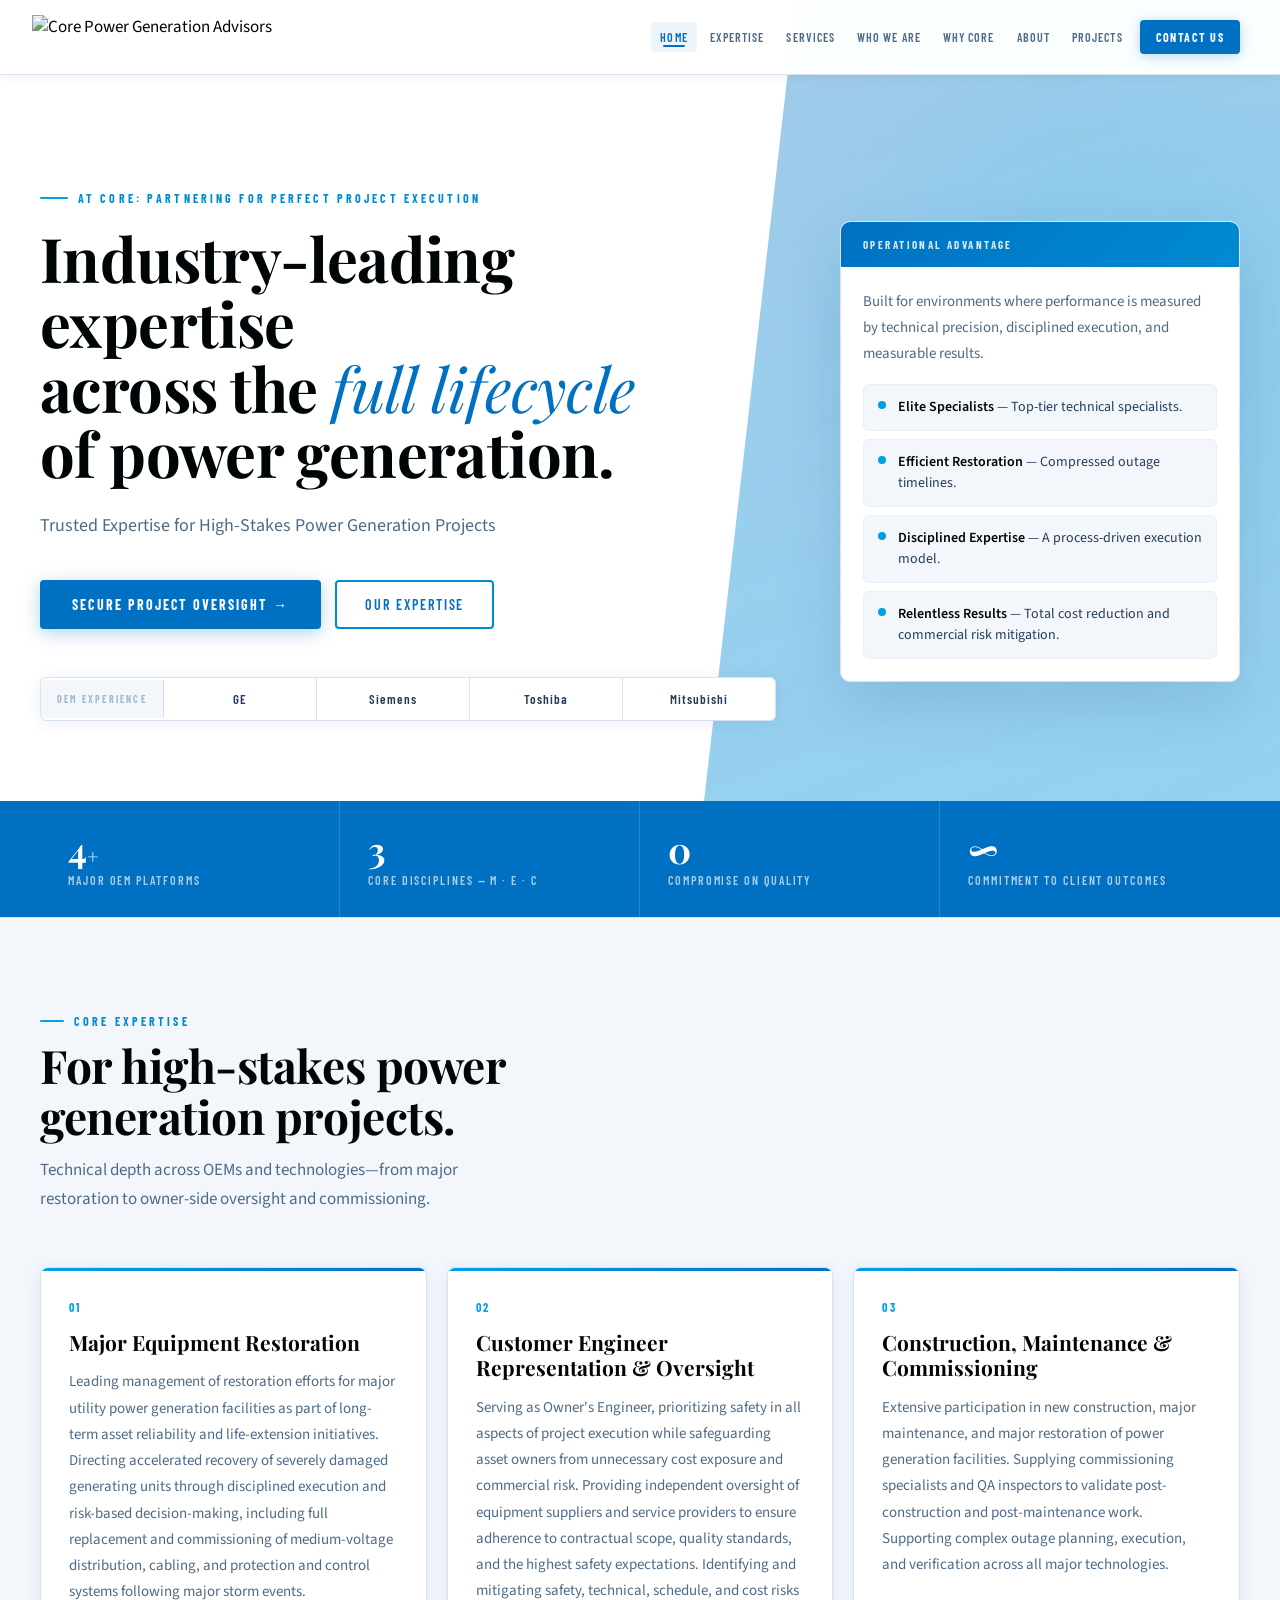
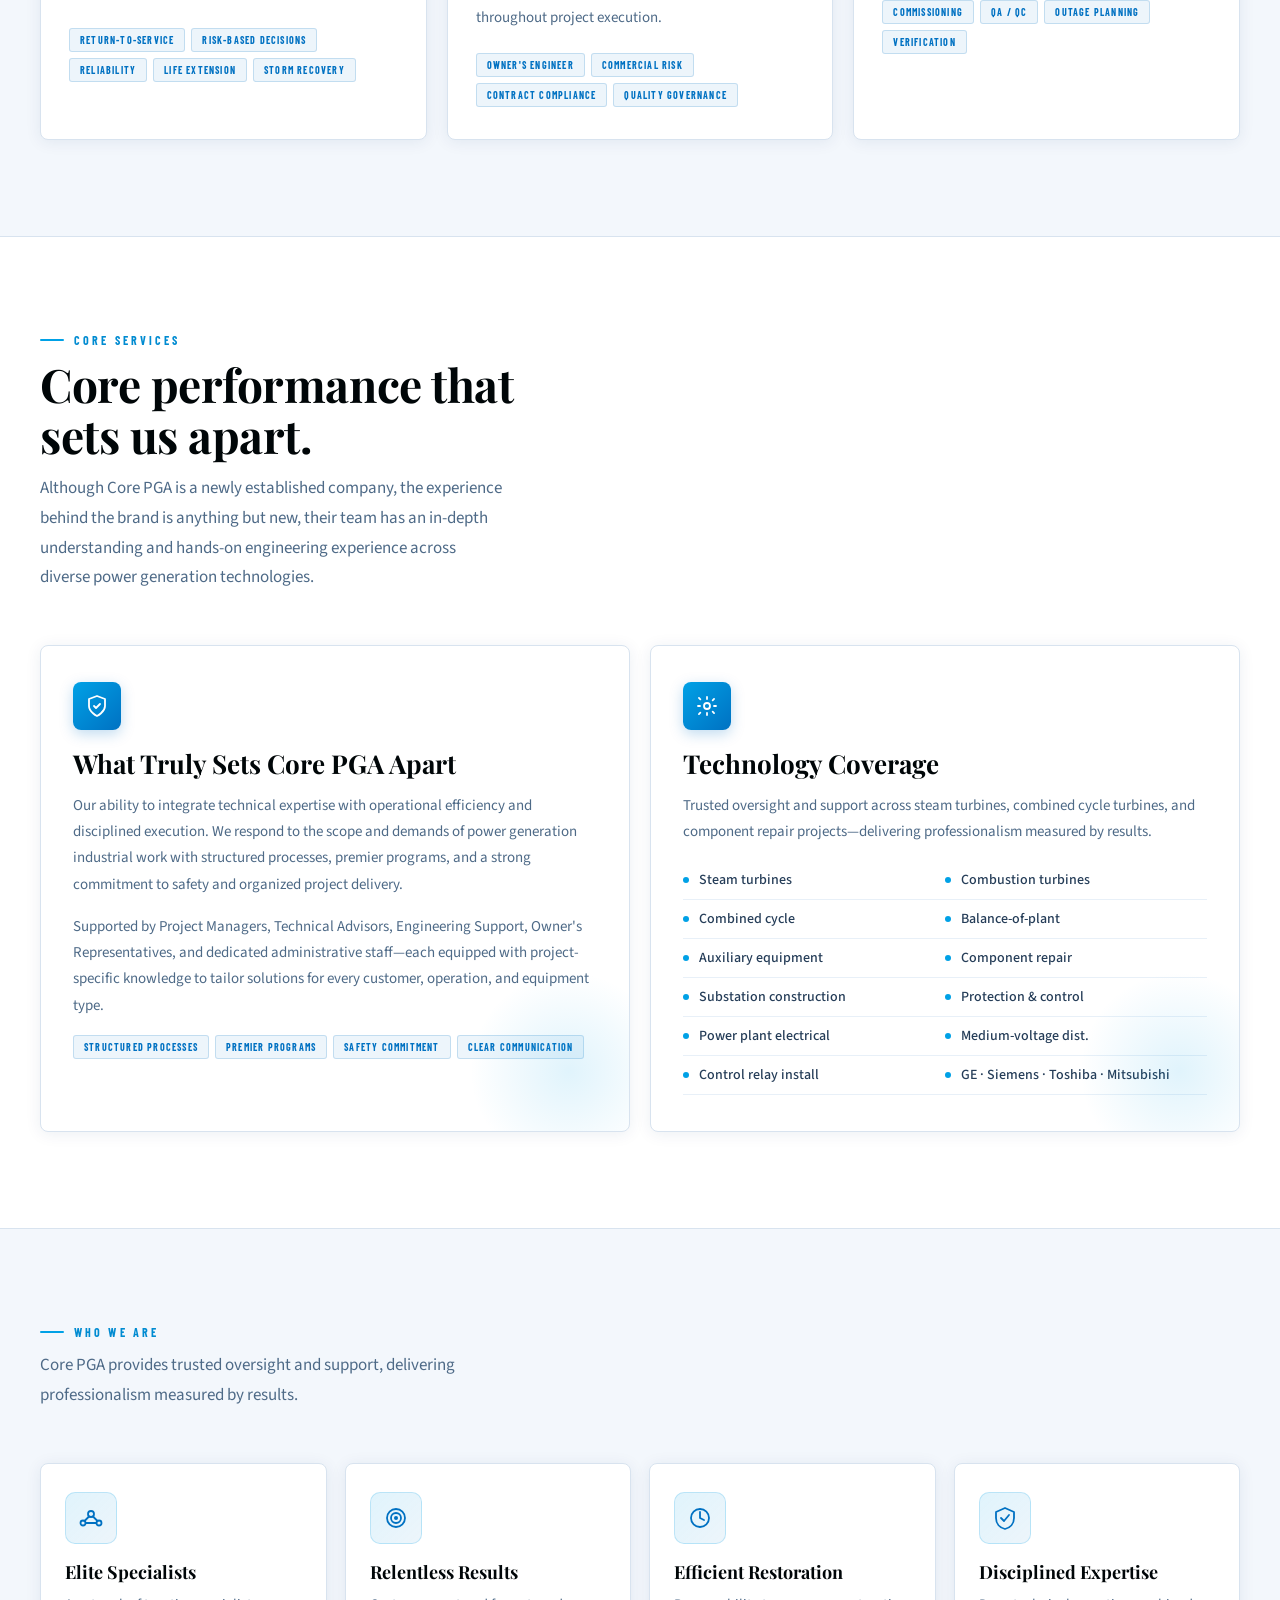
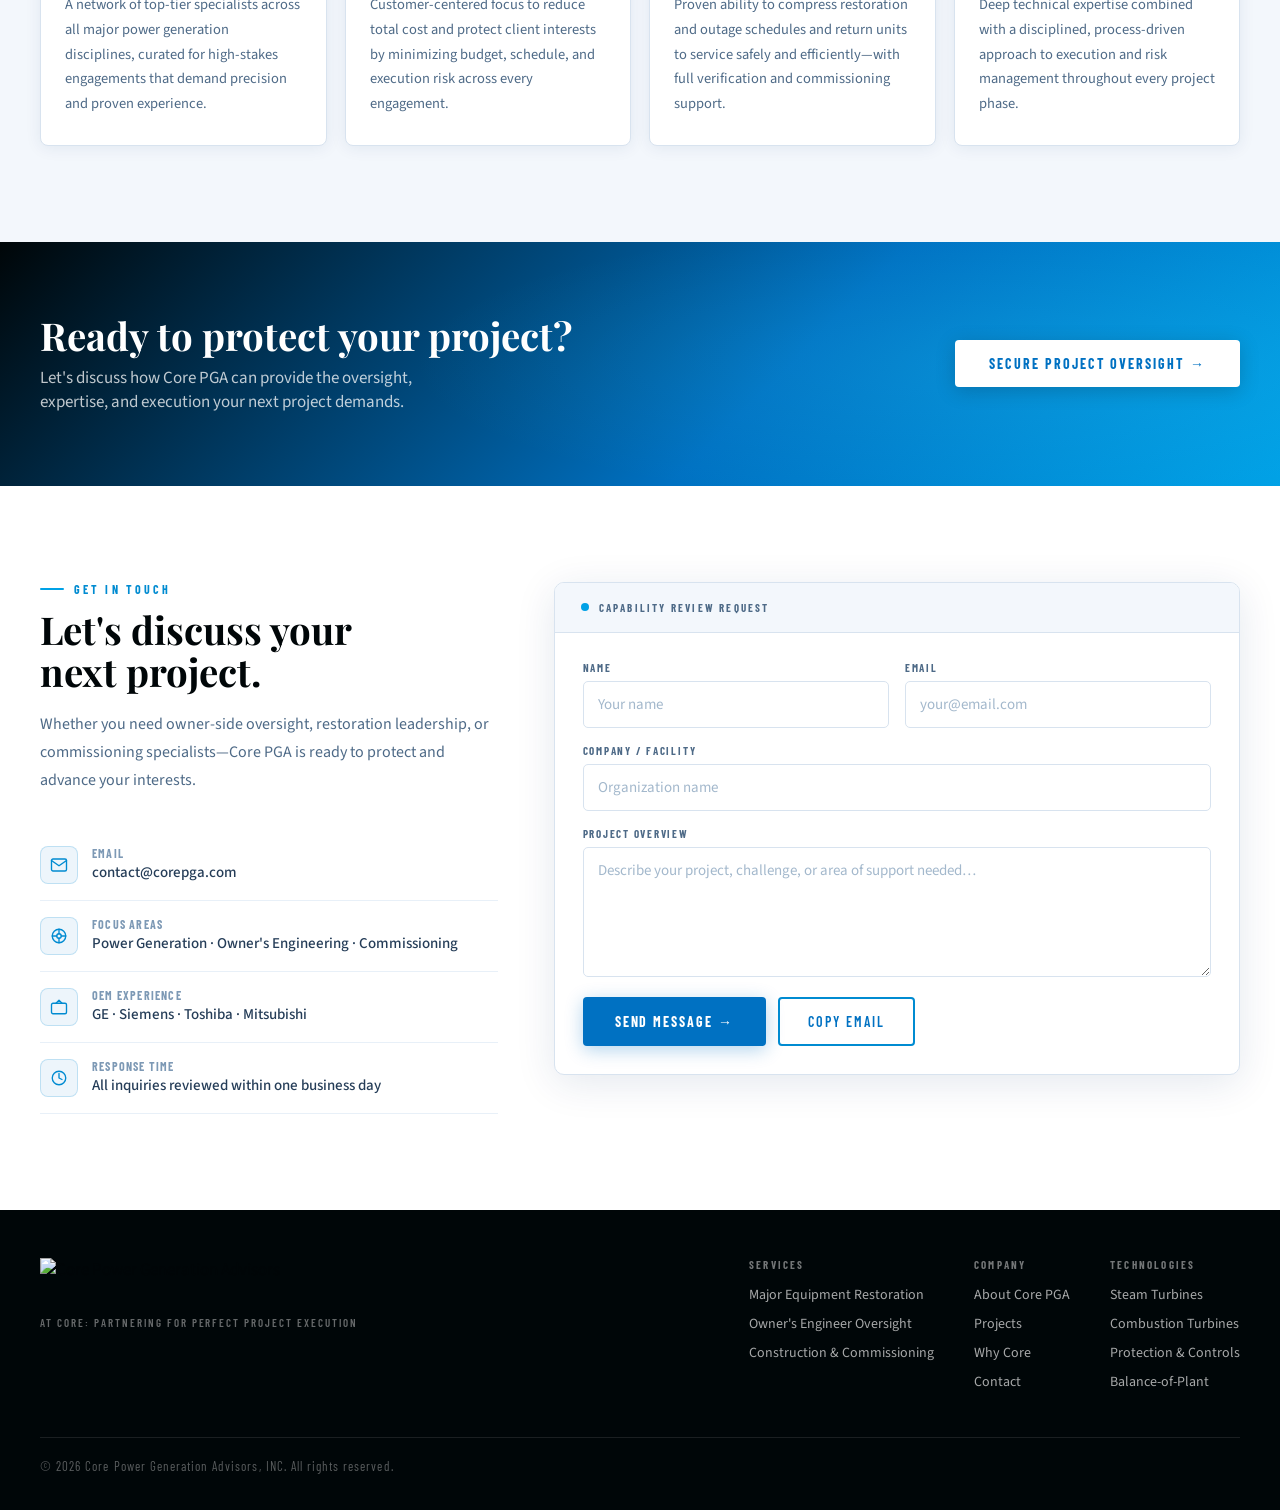
==== commit 10b45c64: "Add Who We Are to the homepage and site nav. Restore the former homepage trust block as Who We Are, " ====
--- a/index.html
+++ b/index.html
@@ -61,8 +61,8 @@
       transform: translateX(-8px);
     }
 
-    .navlinks { display: flex; align-items: center; gap: 8px; }
-    .nl { font-family: var(--cond); font-size: 13px; font-weight: 600; letter-spacing: .11em; text-transform: uppercase; color: var(--muted); padding: 8px 12px; border-radius: 4px; background: transparent; border: none; cursor: pointer; transition: color .18s, background .18s; }
+    .navlinks { display: flex; align-items: center; gap: 4px; flex-wrap: nowrap; }
+    .nl { font-family: var(--cond); font-size: 12px; font-weight: 600; letter-spacing: .09em; text-transform: uppercase; color: var(--muted); padding: 8px 9px; border-radius: 4px; background: transparent; border: none; cursor: pointer; transition: color .18s, background .18s; white-space: nowrap; }
     .nl:hover, .nl.active { color: var(--b5); background: var(--btint); }
     .navlinks .nl[href^="#"] { position: relative; }
     .navlinks .nl[href^="#"]::after {
@@ -79,7 +79,7 @@
       transition: transform .18s ease;
     }
     .navlinks .nl[href^="#"].is-anchor-current::after { transform: scaleX(1); }
-    .nl-cta { font-family: var(--cond); font-size: 13px; font-weight: 700; letter-spacing: .14em; text-transform: uppercase; color: var(--white); background: var(--b5); padding: 10px 22px; border-radius: 4px; border: none; cursor: pointer; margin-left: 6px; box-shadow: 0 2px 12px rgba(0,113,194,.28); transition: all .2s; }
+    .nl-cta { font-family: var(--cond); font-size: 12px; font-weight: 700; letter-spacing: .12em; text-transform: uppercase; color: var(--white); background: var(--b5); padding: 10px 16px; border-radius: 4px; border: none; cursor: pointer; margin-left: 4px; box-shadow: 0 2px 12px rgba(0,113,194,.28); transition: all .2s; white-space: nowrap; }
     .nl-cta:hover { background: var(--b4); box-shadow: 0 5px 20px rgba(0,113,194,.38); transform: translateY(-1px); }
     .hamburger { display: none; background: transparent; border: 1px solid var(--line); border-radius: 4px; padding: 9px 14px; color: var(--muted); font-family: var(--cond); font-size: 12px; letter-spacing: .12em; text-transform: uppercase; cursor: pointer; }
     .mobile-nav { display: none; background: var(--white); border-top: 1px solid var(--line); padding: 8px 0 14px; box-shadow: 0 8px 24px rgba(0,50,100,.08); }
@@ -202,6 +202,16 @@
     .tech-grid { display: grid; grid-template-columns: 1fr 1fr; gap: 0; margin-top: 8px; }
     .tech-item { display: flex; align-items: center; gap: 10px; font-size: 14px; font-weight: 500; color: var(--ink2); padding: 9px 0; border-bottom: 1px solid var(--line2); }
     .tech-item::before { content: ''; width: 6px; height: 6px; border-radius: 50%; background: var(--b3); flex-shrink: 0; }
+
+    /* WHO WE ARE */
+    #home, #expertise, #services, #who-we-are { scroll-margin-top: 96px; }
+    .trust-grid { display: grid; grid-template-columns: repeat(4, 1fr); gap: 18px; }
+    .trust-card { background: var(--white); border: 1px solid var(--line); border-radius: 8px; padding: 28px 24px; box-shadow: var(--sh); transition: transform .22s var(--ease), box-shadow .22s; }
+    .trust-card:hover { transform: translateY(-5px); box-shadow: var(--sh2); }
+    .trust-icon-wrap { width: 52px; height: 52px; border-radius: 10px; background: linear-gradient(135deg, var(--btint2) 0%, var(--btint) 100%); border: 1px solid rgba(0,161,230,.20); display: flex; align-items: center; justify-content: center; margin-bottom: 18px; }
+    .trust-icon-wrap svg { width: 24px; height: 24px; }
+    .trust-card h5 { font-family: var(--serif); font-size: 18px; font-weight: 700; color: var(--ink); margin-bottom: 10px; line-height: 1.2; }
+    .trust-card p { font-size: 14.5px; line-height: 1.7; color: var(--muted); }
 
     /* CTA BAND */
     .cta-band { background: linear-gradient(135deg, var(--rich-black) 0%, var(--b5) 60%, var(--b3) 100%); padding: 72px 0; position: relative; overflow: hidden; }
@@ -263,7 +273,7 @@
     @keyframes fadeUp { from{opacity:0;transform:translateY(14px)} to{opacity:1;transform:none} }
     @keyframes fadeIn { from{opacity:0} to{opacity:1} }
 
-    @media(max-width:1180px) {
+    @media(max-width:1260px) {
       .navlinks { display: none; }
       .hamburger { display: block; }
     }
@@ -273,6 +283,7 @@
       .hero-wash::before { inset: 0; opacity: .35; background-position: center; }
       .exp-grid { grid-template-columns: 1fr; }
       .services-layout { grid-template-columns: 1fr; }
+      .trust-grid { grid-template-columns: 1fr 1fr; }
       .contact-layout { grid-template-columns: 1fr; }
       .stats-inner { grid-template-columns: 1fr 1fr; }
       .stat-block:nth-child(2) { border-right: none; }
@@ -283,6 +294,7 @@
     @media(max-width:600px) {
       section { padding: 64px 0; }
       .hero-wash::before { inset: 0; opacity: .35; }
+      .trust-grid { grid-template-columns: 1fr; }
       .row2 { grid-template-columns: 1fr; }
       .sec-head-row { flex-direction: column; align-items: flex-start; }
       .tech-grid { grid-template-columns: 1fr; }
@@ -306,6 +318,7 @@
         <a class="nl active" href="#home">Home</a>
         <a class="nl" href="#expertise">Expertise</a>
         <a class="nl" href="#services">Services</a>
+        <a class="nl" href="#who-we-are">Who We Are</a>
         <a class="nl" href="why-core.html">Why Core</a>
         <a class="nl" href="about.html">About</a>
         <a class="nl" href="projects.html">Projects</a>
@@ -318,6 +331,7 @@
     <a href="#home" onclick="closeMNav()">Home</a>
     <a href="#expertise" onclick="closeMNav()">Expertise</a>
     <a href="#services" onclick="closeMNav()">Services</a>
+    <a href="#who-we-are" onclick="closeMNav()">Who We Are</a>
     <a href="why-core.html" onclick="closeMNav()">Why Core</a>
     <a href="about.html" onclick="closeMNav()">About</a>
     <a href="projects.html" onclick="closeMNav()">Projects</a>
@@ -478,6 +492,42 @@
   </div>
 </section>
 
+<hr class="divider">
+
+<!-- WHO WE ARE -->
+<section id="who-we-are" class="section-bg">
+  <div class="wrap">
+    <div class="sec-head sec-head-row">
+      <div>
+        <div class="sec-eye r">Who We Are</div>
+        <p class="sec-lead r3">Core PGA provides trusted oversight and support, delivering professionalism measured by results.</p>
+      </div>
+    </div>
+    <div class="trust-grid">
+      <div class="trust-card r">
+        <div class="trust-icon-wrap"><svg viewBox="0 0 24 24" fill="none" stroke="#0071c2" stroke-width="1.8" stroke-linecap="round" stroke-linejoin="round"><circle cx="12" cy="8" r="3"/><circle cx="4" cy="17" r="2.5"/><circle cx="20" cy="17" r="2.5"/><line x1="10" y1="10.5" x2="5.5" y2="15"/><line x1="14" y1="10.5" x2="18.5" y2="15"/><line x1="7" y1="17" x2="17" y2="17"/></svg></div>
+        <h5>Elite Specialists</h5>
+        <p>A network of top-tier specialists across all major power generation disciplines, curated for high-stakes engagements that demand precision and proven experience.</p>
+      </div>
+      <div class="trust-card r2">
+        <div class="trust-icon-wrap"><svg viewBox="0 0 24 24" fill="none" stroke="#0071c2" stroke-width="1.8" stroke-linecap="round" stroke-linejoin="round"><circle cx="12" cy="12" r="9"/><circle cx="12" cy="12" r="5"/><circle cx="12" cy="12" r="2" fill="#0071c2" stroke="none"/></svg></div>
+        <h5>Relentless Results</h5>
+        <p>Customer-centered focus to reduce total cost and protect client interests by minimizing budget, schedule, and execution risk across every engagement.</p>
+      </div>
+      <div class="trust-card r3">
+        <div class="trust-icon-wrap"><svg viewBox="0 0 24 24" fill="none" stroke="#0071c2" stroke-width="1.8" stroke-linecap="round" stroke-linejoin="round"><circle cx="12" cy="12" r="9"/><polyline points="12,6 12,12 16,14"/></svg></div>
+        <h5>Efficient Restoration</h5>
+        <p>Proven ability to compress restoration and outage schedules and return units to service safely and efficiently—with full verification and commissioning support.</p>
+      </div>
+      <div class="trust-card r4">
+        <div class="trust-icon-wrap"><svg viewBox="0 0 24 24" fill="none" stroke="#0071c2" stroke-width="1.8" stroke-linecap="round" stroke-linejoin="round"><path d="M12 2L3 6v6c0 5.5 3.8 9.7 9 11 5.2-1.3 9-5.5 9-11V6L12 2z"/><polyline points="8,12 11,15 16,9"/></svg></div>
+        <h5>Disciplined Expertise</h5>
+        <p>Deep technical expertise combined with a disciplined, process-driven approach to execution and risk management throughout every project phase.</p>
+      </div>
+    </div>
+  </div>
+</section>
+
 <!-- CTA BAND -->
 <div class="cta-band">
   <div class="wrap">
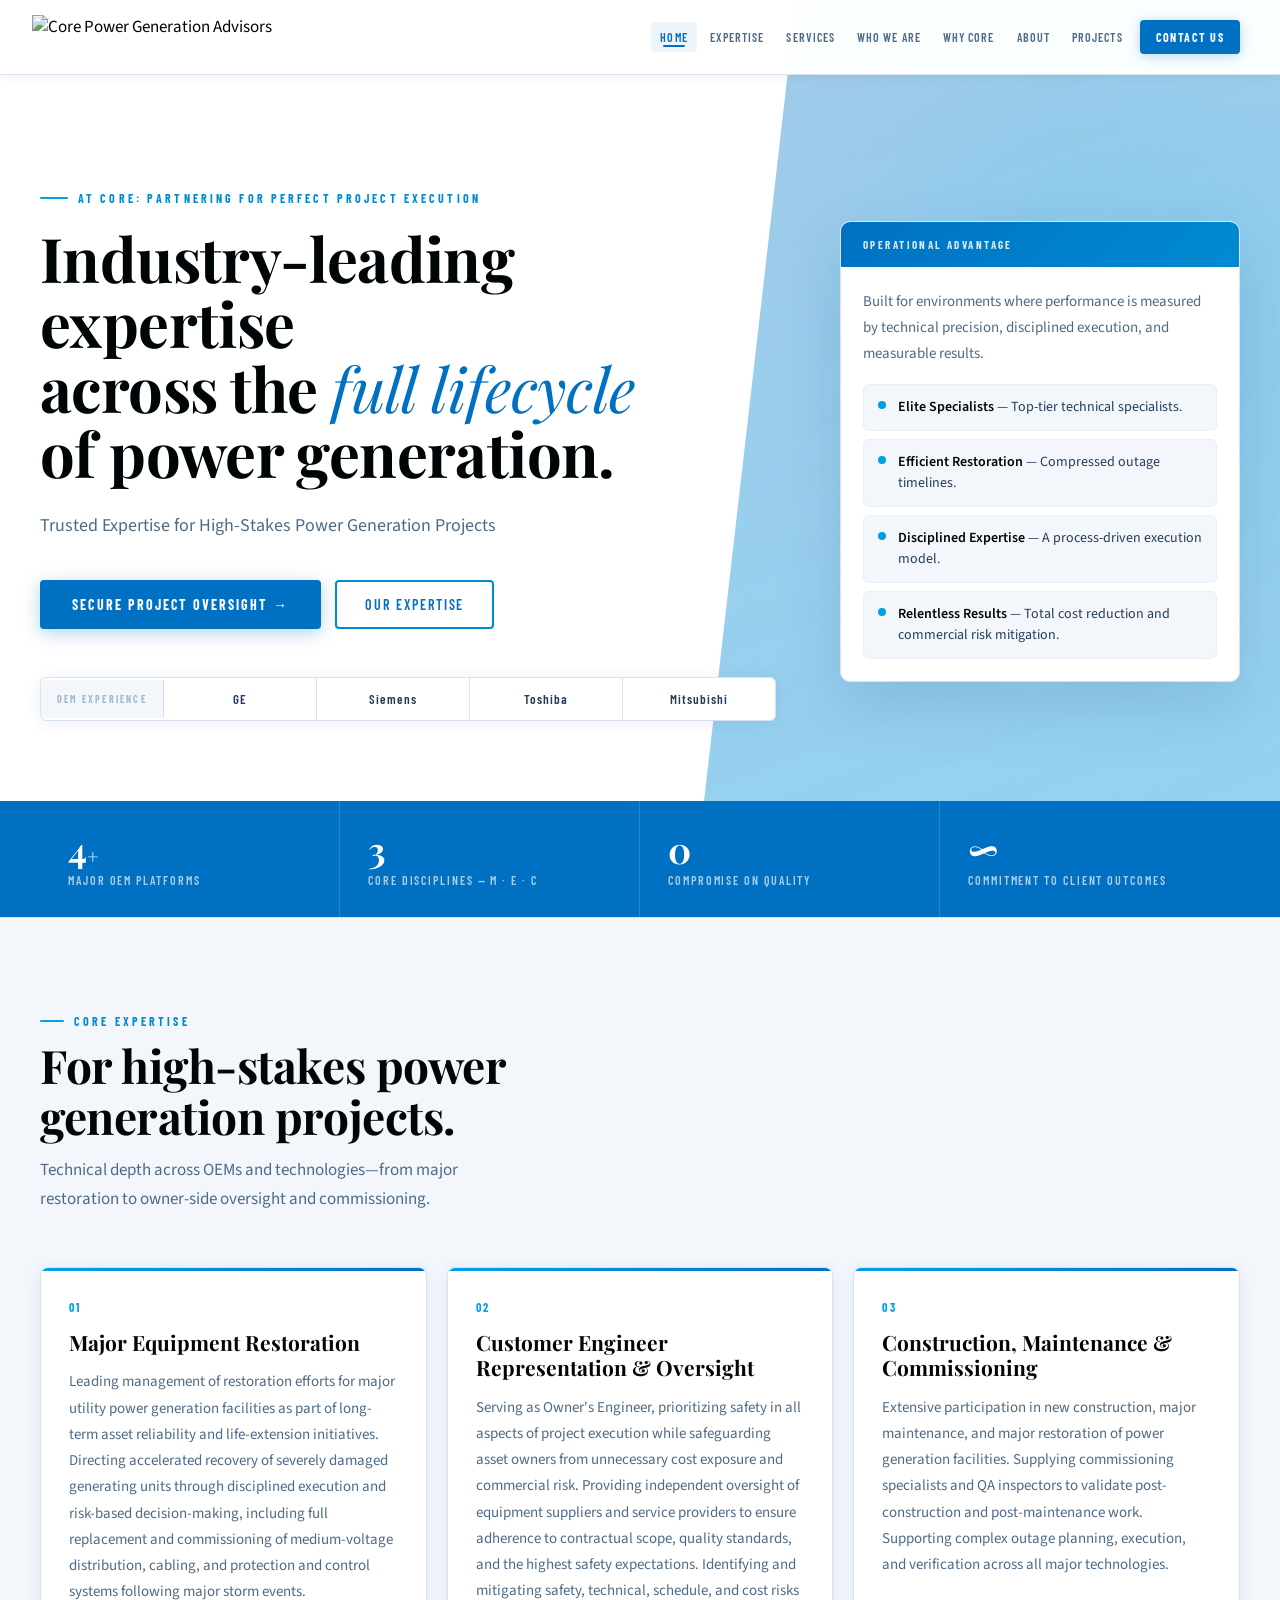
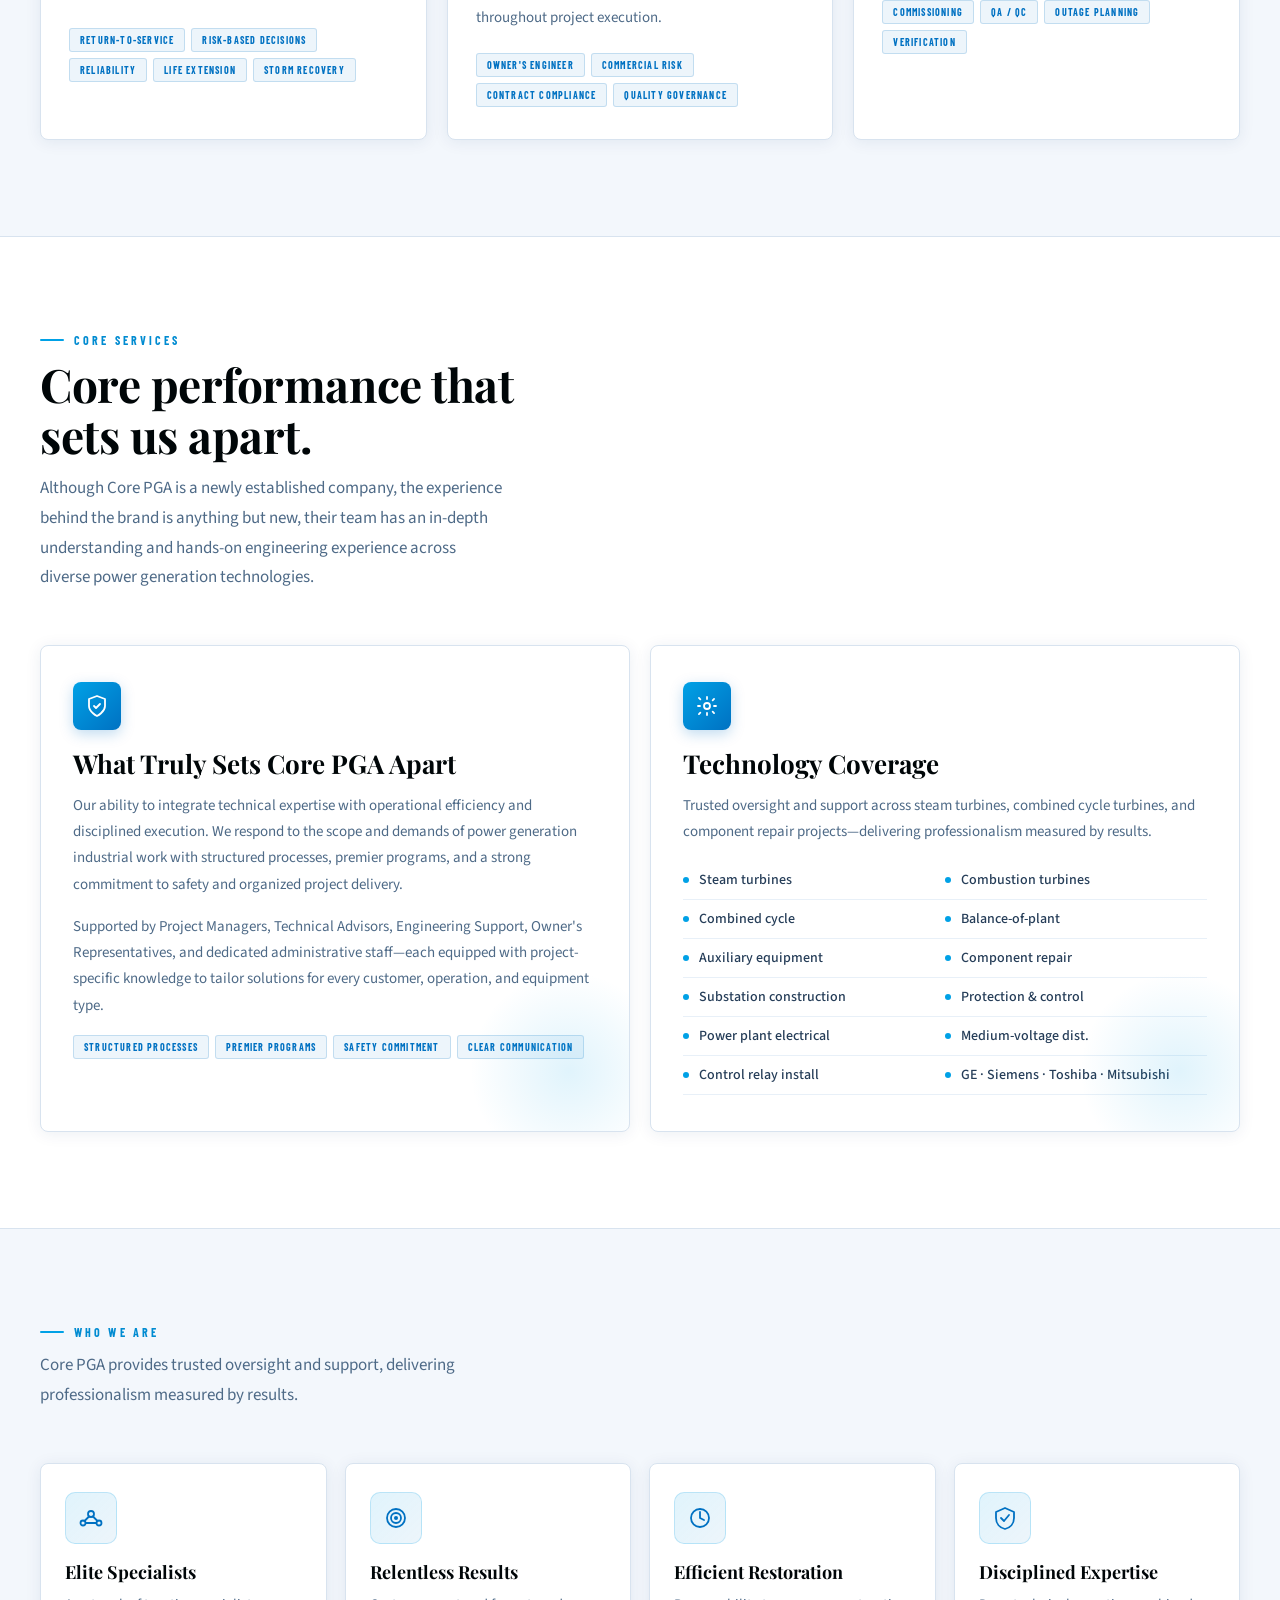
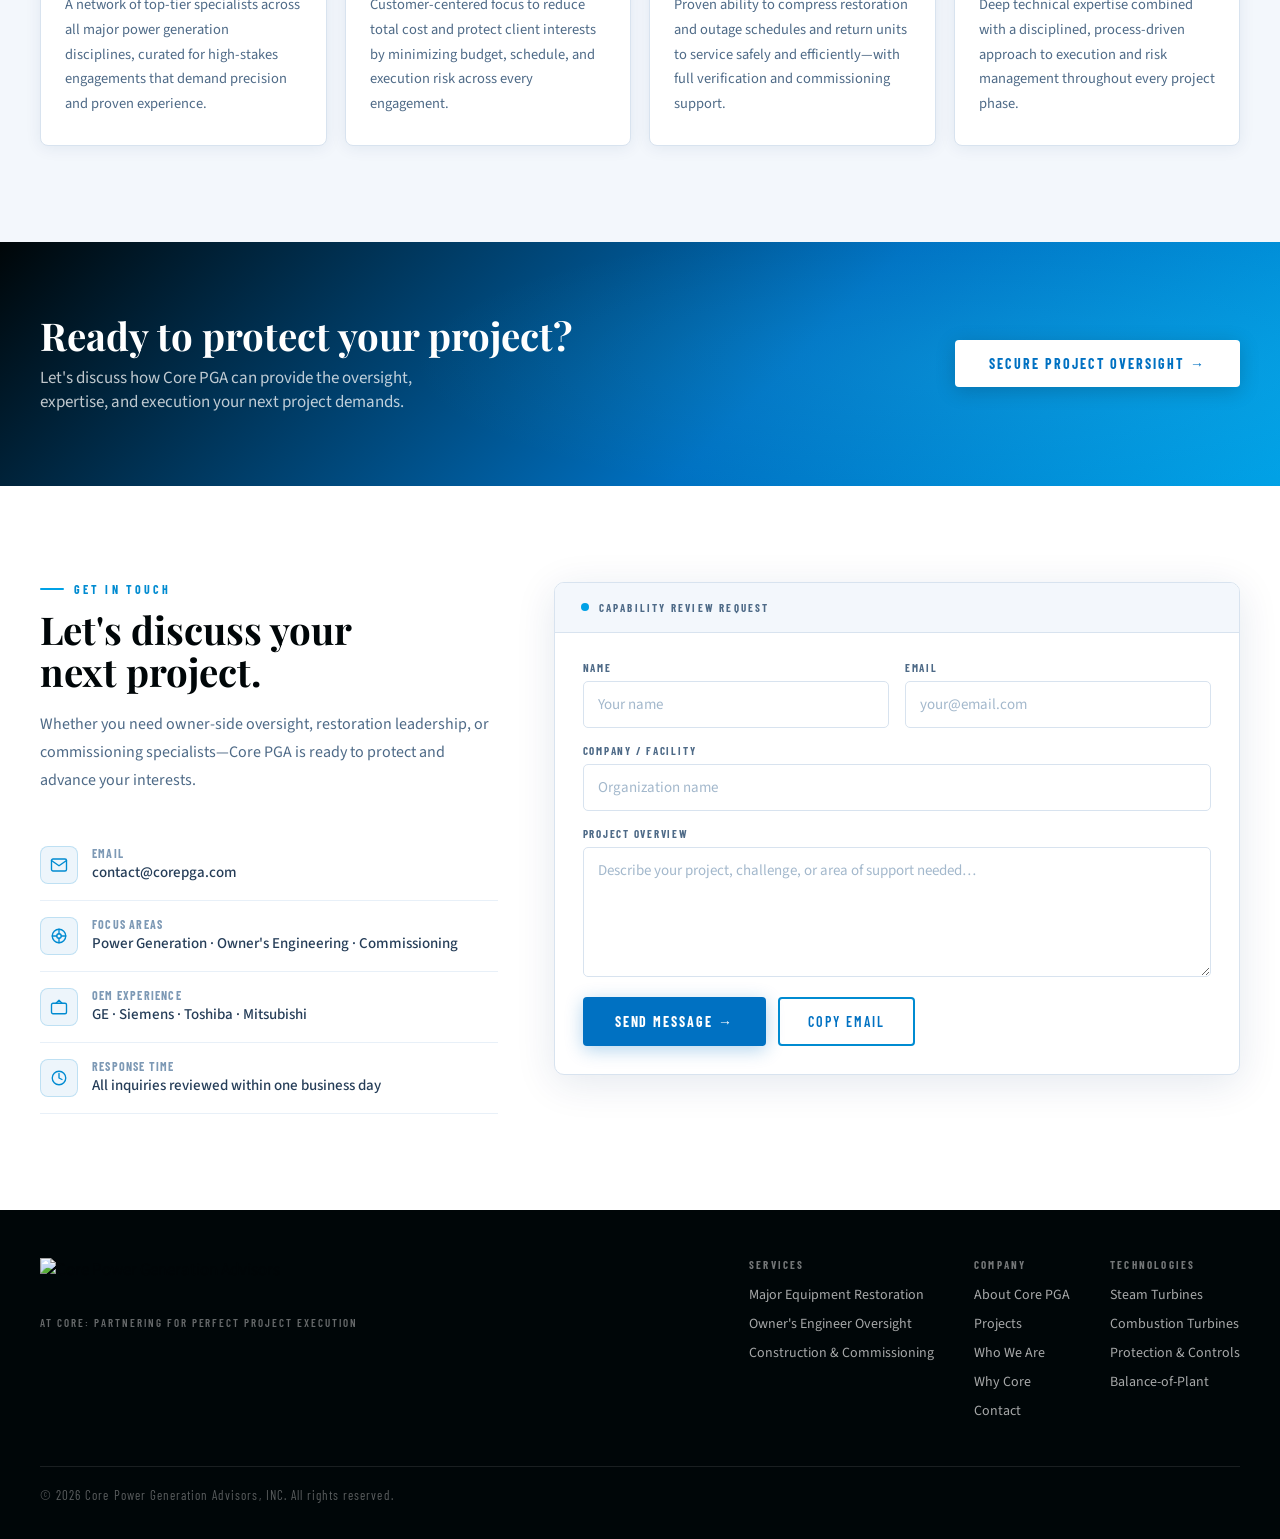
==== commit e526b291: "Match inner-page footers to the homepage. Give Why Core, About, Contact, Projects, and Thanks the ho" ====
--- a/index.html
+++ b/index.html
@@ -598,6 +598,7 @@
           <h6>Company</h6>
           <a href="about.html">About Core PGA</a>
           <a href="projects.html">Projects</a>
+          <a href="#who-we-are">Who We Are</a>
           <a href="why-core.html">Why Core</a>
           <a href="contact.html">Contact</a>
         </div>
